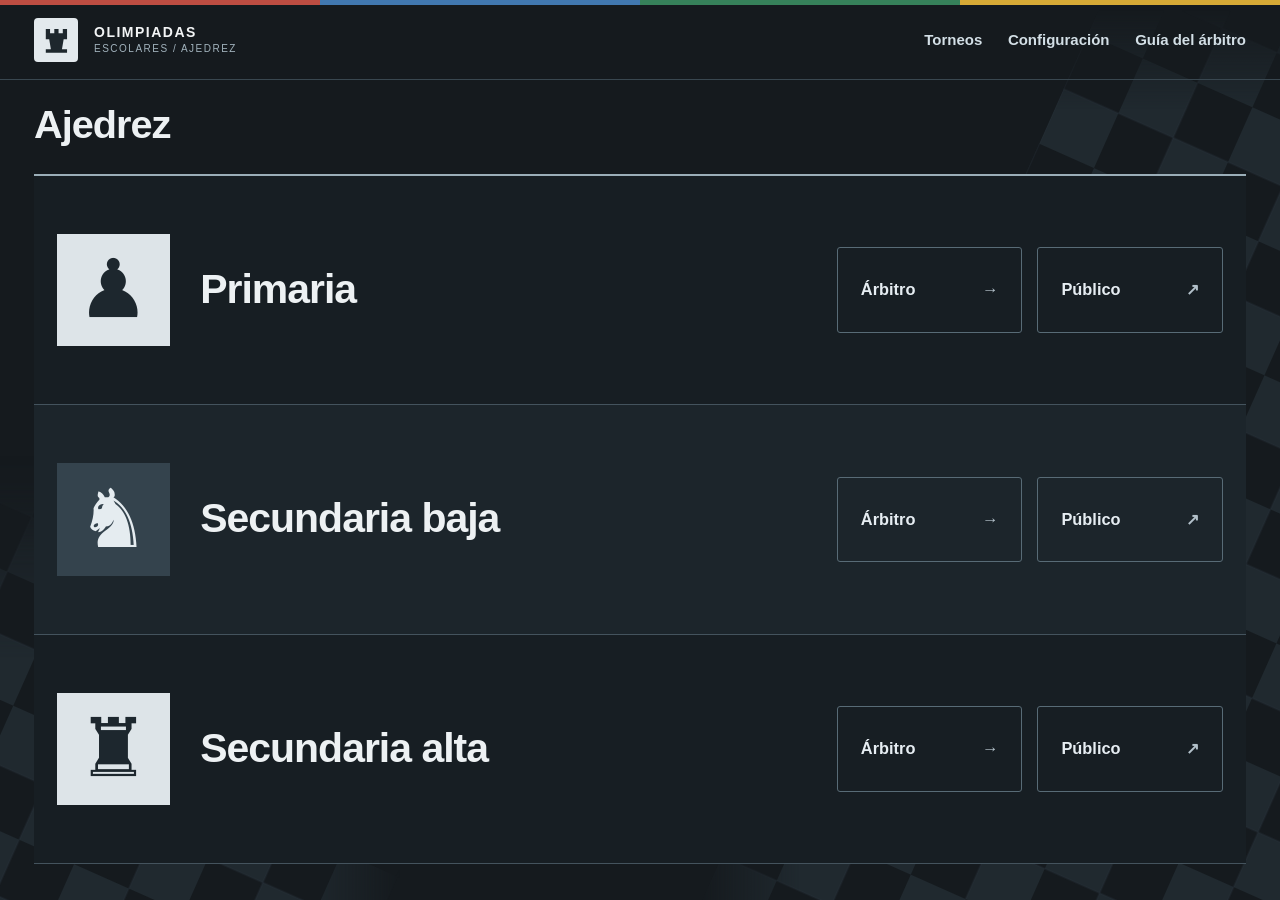
==== index.html @ a7b5e501 "Elimina dependencias de carga y guarda las pantallas para acceso rápido" ====
<!DOCTYPE html>
<html lang="es">
<head>
<meta charset="UTF-8"><link rel="icon" type="image/svg+xml" href="[data-uri]">
<meta name="viewport" content="width=device-width, initial-scale=1.0">
<title>Olimpiadas de ajedrez — Índice</title>
<!-- bundle:style.css -->
<style data-bundle="style.css">
/* Marcador de torneo escolar: grafito, casillas y cuatro delegaciones. */
:root{
  --board-dark:#181e22;--board-mid:#272f34;--panel:#20272c;--panel-2:#252d33;
  --ink:#edf1f3;--ink-muted:#adb8c0;--line:#354149;--gold:#efc65b;--gold-soft:#6f7062;
  --good:#86c8a0;--bad:#ed8b83;--radius:5px;--radius-sm:4px;--shadow:none;
  --rojo:#bd4d42;--azul:#4178b0;--verde:#36815a;--amarillo:#d7aa36;
}
*{box-sizing:border-box}html,body{margin:0;min-height:100%}html{scroll-behavior:smooth}
body{background:#151a1e none no-repeat right -320px top 90px / 1050px;color:var(--ink);font:15px/1.55 'Segoe UI',Arial,sans-serif;padding-bottom:0}
body:before{content:'';display:block;height:5px;background:linear-gradient(to right,var(--rojo) 0 25%,var(--azul) 25% 50%,var(--verde) 50% 75%,var(--amarillo) 75%);position:absolute;top:0;left:0;right:0;z-index:100}
a{color:var(--gold);text-underline-offset:4px}button,input,select,textarea{font:inherit}button,a,input,select,textarea{-webkit-tap-highlight-color:transparent}
h1,h2,h3,h4,p{margin-top:0}h1,h2,h3{font-family:'Segoe UI',Arial,sans-serif;font-weight:750;line-height:1.15}h1{letter-spacing:-.8px}h2{letter-spacing:-.35px}h3{letter-spacing:-.15px}
.mono,.pos,.score,.sc{font-family:'Consolas','Courier New',monospace;font-variant-numeric:tabular-nums}.num{text-align:right;font-variant-numeric:tabular-nums}
::selection{background:#b79b52;color:#bde7c9}:focus-visible{outline:3px solid #b67b22;outline-offset:3px}
.sitebar{min-height:86px;max-width:1400px;margin:0 auto;padding:22px 40px 18px;display:flex;justify-content:space-between;align-items:center;gap:24px;border-bottom:1px solid var(--line)}
.event-brand{display:flex;align-items:center;gap:13px;color:var(--ink);text-decoration:none;font-size:12px;font-weight:750;letter-spacing:1.8px;line-height:1.45}.event-brand>svg{height:38px;width:38px;flex:none;color:var(--gold)}.event-brand>span>span{display:block;font-size:9px;letter-spacing:1.5px;font-weight:500;color:var(--ink-muted)}
.sitebar nav{display:flex;gap:26px;align-items:center}.sitebar nav a{font-size:13px;font-weight:600;text-decoration:none}.sitebar nav a:hover{text-decoration:underline}
.top{max-width:1400px;margin:auto;padding:34px 40px 26px}.top .eyebrow,.eyebrow{font-size:11px;font-weight:700;text-transform:uppercase;letter-spacing:1.7px;color:var(--ink-muted);margin-bottom:12px}.top h1{font-size:37px;margin-bottom:12px}.top p{max-width:780px;color:var(--ink-muted);font-size:14px;margin:8px 0}.top .rowbtns{margin-top:18px;gap:0}
.category-link{font-size:13px;font-weight:600;text-decoration:none;padding:9px 17px;border:1px solid var(--line);background:#20272c}.category-link:first-child{border-radius:4px 0 0 4px}.category-link:last-child{border-radius:0 4px 4px 0;border-left:0}.category-link.selected{background:var(--gold);border-color:var(--gold);color:white}.category-link:hover{box-shadow:inset 0 -3px var(--gold-soft)}
main{max-width:1180px;margin:auto;padding:12px 40px 45px}main.wide{max-width:1480px}main:empty{min-height:240px}
.panel{padding:27px 28px;margin-bottom:23px;background:var(--panel);border:1px solid var(--line);border-radius:var(--radius);overflow-x:auto}.panel h2{font-size:24px;margin-bottom:8px}.panel .sub{color:var(--ink-muted);font-size:13px;margin-bottom:23px;line-height:1.65}.panel>.note:first-child{margin:0}
.grid4{display:grid;grid-template-columns:repeat(4,minmax(0,1fr));gap:18px}.group-columns{display:grid;grid-template-columns:repeat(2,minmax(0,1fr));gap:22px}.group-columns>.panel{min-width:0}.colorcard{border:1px solid var(--line);border-top:3px solid var(--c);border-radius:3px;background:#20272c;padding:18px 16px}.colorcard .name{font-size:13px;font-weight:700;color:var(--ink);display:flex;gap:8px;align-items:center;margin-bottom:15px}.colorcard .name:before{content:'';width:9px;height:9px;background:var(--c);display:inline-block}.field{margin-bottom:14px}.field:last-child{margin-bottom:0}.field label{display:block;font-size:12px;color:var(--ink-muted);margin-bottom:5px;font-weight:600}
input[type=text],input[type=number],select,textarea{display:block;width:100%;background:#171d21;border:1px solid #4e5d66;color:var(--ink);border-radius:3px;padding:10px 11px;font-size:14px;line-height:1.3;min-height:41px}input::placeholder,textarea::placeholder{color:#8d9aa2}input:hover,select:hover,textarea:hover{border-color:#92a4ad}input:focus,select:focus,textarea:focus{outline:2px solid var(--gold);outline-offset:1px;border-color:var(--gold)}input:disabled,select:disabled{background:#272f34;border-color:#354149;color:#c0cbd0;cursor:not-allowed;opacity:1}
.btn{display:inline-flex;align-items:center;justify-content:center;gap:20px;min-height:41px;padding:10px 17px;background:var(--gold);border:1px solid var(--gold);border-radius:3px;color:#20272c;text-decoration:none;font-size:13px;font-weight:600;line-height:1.3;cursor:pointer;transition:background .15s,border-color .15s}.btn:hover{background:#ffdb83;border-color:#ffdb83}.btn:active{transform:translateY(1px)}.btn.ghost{background:transparent;color:var(--gold);border-color:#60717c}.btn.ghost:hover{background:#323b3f;border-color:var(--gold)}.btn.small{font-size:12px;padding:7px 12px;min-height:34px}.btn:disabled{opacity:.38;cursor:not-allowed}.rowbtns{display:flex;gap:10px;flex-wrap:wrap;align-items:center;margin-top:15px}
nav.tabs{display:flex;gap:0;flex-wrap:wrap;max-width:1400px;margin:0 auto 22px;padding:0 40px;background:#151a1e;border-bottom:1px solid #394750;position:sticky;top:0;z-index:20}nav.tabs button{padding:15px 19px 13px;min-height:50px;border:0;border-bottom:3px solid transparent;background:transparent;color:var(--ink-muted);font-size:13px;font-weight:600;cursor:pointer}nav.tabs button:first-child{padding-left:4px;padding-right:24px}nav.tabs button:hover{color:var(--gold);background:#252e34}nav.tabs button.active{border-bottom-color:var(--gold);color:var(--gold)}
.chip{display:inline-flex;align-items:center;gap:7px;padding:4px 0;border-radius:2px;font-size:13px;line-height:1.45;vertical-align:middle}.dot{display:inline-block;width:8px;height:8px;background:var(--c);border-radius:1px;flex:none}.chip+.chip{margin-left:10px}
table{width:100%;border-collapse:collapse;font-size:14px}th{text-align:left;padding:12px 10px;color:var(--ink-muted);font-size:11px;font-weight:700;border-bottom:2px solid var(--line);text-transform:uppercase;letter-spacing:.7px;white-space:nowrap}td{padding:12px 10px;border-bottom:1px solid #354149;vertical-align:middle}th:first-child,td:first-child{padding-left:0}th:last-child,td:last-child{padding-right:0}tr:last-child td{border-bottom:0}tbody tr:hover td{background:#28333a}.pos{color:var(--gold);font-size:13px;font-weight:700}.round-row td{background:#2b363d;font-size:11px;font-weight:700;text-transform:uppercase;letter-spacing:1px;color:var(--gold);padding:9px 10px}.round-row:hover td{background:#2b363d!important}td select{min-width:165px;font-size:13px}table .chip{max-width:100%;overflow-wrap:anywhere}
.note{color:var(--ink-muted);font-size:13px;line-height:1.65;margin-top:8px}.warn{color:#e8d39a;background:#302d22;border-left:3px solid #cfa64a;padding:12px 15px;font-size:13px;line-height:1.65;margin:12px 0}.good-note{color:#a1d9b4;background:#24372d;border-left:3px solid #639a75;padding:12px 15px;font-size:13px;line-height:1.65;margin:10px 0}.lockbadge{font-size:12px;color:var(--good);margin-top:12px;display:inline-block}
.matchcard{background:var(--panel);padding:25px 28px;border:1px solid var(--line);border-left:3px solid #596b74;border-radius:4px;margin-bottom:19px}.matchcard h3{font-size:22px;margin-bottom:21px}.vs{display:flex;align-items:center;justify-content:space-between;gap:16px;margin-bottom:19px}.vs .side{flex:1;min-width:0;background:#192126;padding:14px 16px;border:1px solid #37464f;border-radius:3px;overflow-wrap:anywhere}.vs .side.winner{border-color:#74ab87;background:#24372d}.vs .mid{color:var(--ink-muted);font-size:12px}.score{font-size:27px;font-weight:700;color:var(--gold);white-space:nowrap}.gamerow{display:flex;gap:14px;align-items:center;flex-wrap:wrap;border-top:1px solid var(--line);padding:15px 0}.gamerow .label{width:132px;flex:none;font-size:12px;color:var(--ink-muted)}.gamerow select{width:230px;max-width:100%}.gamerow>.label+div{min-width:180px}.arma-box{margin-top:20px;padding:21px;border:1px solid #64674e;background:#242a27;border-radius:3px}.arma-box h4{font:700 13px/1.5 'Segoe UI',Arial,sans-serif;margin:0 0 13px;color:var(--gold)}.bidrow{display:flex;gap:16px;align-items:end;flex-wrap:wrap}.bidfield{flex:1;min-width:145px}.placement-tier{display:flex;align-items:center;gap:22px;padding:20px 0;border-bottom:1px solid var(--line);flex-wrap:wrap}.placement-tier:last-child{border-bottom:0}.placement-tier>b{font:500 22px 'Segoe UI',Arial,sans-serif;width:85px}.placement-tier>div{flex:1;display:flex;gap:16px;flex-wrap:wrap}.placement-tier>span{font-size:12px;color:var(--ink-muted)}.pts-table td:last-child{white-space:nowrap}
.final-standing{display:flex;align-items:center;gap:10px;border-bottom:1px solid var(--line);padding:14px 0;font-size:13px}.final-standing:last-child{border-bottom:0}.final-standing .rank{font:500 22px 'Segoe UI',Arial,sans-serif;color:var(--gold);width:29px}.colorbar{flex:1;height:6px;min-width:25px;background:#39434a;display:flex}.colorbar div{height:100%}.final-standing .mono{font-family:'Segoe UI',Arial,sans-serif!important;font-variant-numeric:tabular-nums}.final-standing .mono[style*="width:110px"]{width:76px!important}.final-standing .mono[style*="min-width:70px"]{min-width:35px!important}
footer.databar{max-width:1180px;margin:auto;padding:0 40px 35px}details{background:#1c2429;border:1px solid var(--line);padding:17px 21px;border-radius:4px}summary{color:var(--ink-muted);font-size:12px;cursor:pointer;font-weight:600}textarea.databox{height:140px;font:12px/1.5 Consolas,monospace;margin-top:12px}.site-footer{max-width:1320px;margin:8px auto 0;padding:24px 0 30px;border-top:1px solid #354149;display:flex;justify-content:space-between;gap:24px;color:var(--ink-muted);font-size:11px}.team-key{display:flex;gap:18px}.team-key>span{display:flex;align-items:center;gap:6px}.team-key i{height:7px;width:7px;background:var(--team);display:inline-block}
/* Public display: generous names and scores; no unused semifinal column. */
.public-layout{display:grid;grid-template-columns:minmax(0,1fr) 290px;gap:30px;align-items:start}.public-sidebar{display:flex;min-width:0;flex-direction:column;gap:18px}.public-sidebar .panel{margin:0;padding:22px}.public-sidebar .panel h2{font-size:22px}.champ-mini{display:flex;gap:14px;align-items:center;background:var(--gold);color:#20272c;padding:21px;border-radius:4px}.champ-mini .trophy-mini{font:38px 'Segoe UI',Arial,sans-serif;color:#313b3e;line-height:1}.champ-mini .label{font-size:10px;text-transform:uppercase;letter-spacing:1.5px;color:#363a31}.champ-mini .name{font:21px/1.3 'Segoe UI',Arial,sans-serif;overflow-wrap:anywhere}.champ-mini.pending{background:#2a343b;color:var(--gold)}.champ-mini.pending .label{color:#b0bdc4}.champ-mini.pending .name{font:13px/1.5 'Segoe UI',Arial,sans-serif}.bracket-wrap{position:relative;overflow-x:auto;padding:7px 1px 27px}.bracket-wrap::-webkit-scrollbar{height:6px}.bracket-wrap::-webkit-scrollbar-thumb{background:#53636c}.bracket{display:flex;gap:45px;min-width:810px;align-items:stretch}.bracket-col{display:flex;flex-direction:column;justify-content:space-around;gap:34px;flex:none;width:238px}.bracket-col.col-final{justify-content:center}.bracket-half{display:flex;flex-direction:column;gap:24px}.bracket-svg{position:absolute;top:0;left:0;width:100%;height:100%;pointer-events:none;z-index:1}.connector{fill:none;stroke:#53636c;stroke-width:1.5}.connector.lit{stroke:var(--gold);stroke-width:2.5}.bkt-roundlabel{font-size:10px;font-weight:700;text-transform:uppercase;letter-spacing:1px;color:var(--gold);margin-bottom:9px}.bkt-box{position:relative;z-index:2;background:#20272c;border:1px solid #4c5b64;border-radius:4px;overflow:hidden}.bkt-box.empty{opacity:.7}.bkt-box.decided{border-color:#af9149}.bkt-player{display:flex;align-items:center;justify-content:space-between;gap:12px;padding:13px 12px;border-bottom:1px solid #37444c;font-size:13px}.bkt-player .who{display:flex;gap:8px;align-items:center;min-width:0}.bkt-player .name{white-space:normal;overflow-wrap:anywhere;line-height:1.4}.bkt-player .sc{font-size:16px;font-weight:700}.bkt-player.adv{background:#2d3e36}.bkt-player.adv .name{font-weight:600}.bkt-player.adv .sc{color:var(--good)}.bkt-meta{font-size:10px;color:var(--ink-muted);padding:7px 10px;text-align:center;background:#1c2429}.page-publico-secundaria .bracket{min-width:0;display:block}.page-publico-secundaria .bracket-col{width:100%;max-width:580px;margin:auto}.page-publico-secundaria .bracket-wrap{padding:24px;background:#1c2429;border:1px solid #394850;border-radius:4px}.page-publico-secundaria .bkt-player{padding:22px;font-size:18px}.page-publico-secundaria .bkt-player .sc{font-size:24px}
/* Tournament desk: the entrance is a list, not a collection of widgets. */
.home-hero{max-width:1320px;margin:auto;display:grid;grid-template-columns:1fr 1fr;align-items:center;gap:30px;padding:34px 15px 25px;min-height:360px}.hero-copy{padding-left:8px}.home-hero .eyebrow{font-size:11px;letter-spacing:1.5px}.home-hero h1{font-size:102px;line-height:.98;letter-spacing:-5px;margin:18px 0 22px}.title-dot{color:#efc65b}.home-hero p{font-size:16px;color:var(--ink-muted);line-height:1.7}.delegation-flags{display:flex;gap:6px;margin-top:26px}.delegation-flags i{display:block;width:29px;height:6px;background:var(--rojo)}.delegation-flags i:nth-child(2){background:var(--azul)}.delegation-flags i:nth-child(3){background:var(--verde)}.delegation-flags i:nth-child(4){background:var(--amarillo)}.hero-board{display:block;width:100%;max-width:560px;justify-self:end}.home-main{max-width:1320px;padding:6px 20px 45px}.section-kicker{display:flex;justify-content:space-between;gap:18px;align-items:baseline;margin-bottom:15px}.section-kicker h2{font-size:25px;margin:0}.section-kicker>span{font-size:12px;color:var(--ink-muted)}.event-list{border-top:2px solid var(--gold);background:#20272c;border-bottom:1px solid var(--line)}.event-row{display:flex;align-items:center;gap:24px;border-bottom:1px solid var(--line);padding:25px 27px}.event-row:last-child{border:0}.entry-number{font:12px Consolas,monospace;color:#788570;align-self:flex-start;padding-top:7px}.entry-piece{font:42px/1 'Segoe UI',Arial,sans-serif;width:40px;color:var(--gold);text-align:center}.entry-info{flex:1;min-width:180px}.entry-info h2{font-size:27px;margin:0 0 6px}.entry-info p{font-size:12px;color:var(--ink-muted);margin:0}.entry-format{font-size:12px;color:var(--ink-muted);min-width:195px}.entry-actions{display:flex;align-items:center;gap:22px}.entry-actions .btn{min-width:155px}.public-link{font-size:12px;font-weight:600;text-decoration:none;white-space:nowrap}.public-link:hover{text-decoration:underline}.setup-shortcut{display:flex;justify-content:space-between;gap:22px;padding:23px 0 5px;font-size:12px;text-decoration:none}.setup-shortcut b{margin-right:16px;font-weight:700}.setup-shortcut>span:first-child{color:var(--ink-muted)}.setup-shortcut>span:last-child{font-weight:700}.setup-shortcut:hover>span:last-child{text-decoration:underline}
@media(min-width:1450px){.page-publico-primaria main.wide{max-width:1480px}.page-publico-primaria .bracket{gap:62px;min-width:855px}.page-publico-primaria .public-layout{grid-template-columns:minmax(0,1fr) 310px}}
@media(max-width:1150px){.sitebar,.top{padding-left:28px;padding-right:28px}.site-footer{margin-left:28px;margin-right:28px}.home-hero{padding-left:28px;padding-right:20px}.home-main{padding-left:28px;padding-right:28px}.event-row{gap:17px;padding:23px 21px}.entry-format{display:none}.public-layout{grid-template-columns:1fr}.public-sidebar{display:grid;grid-template-columns:1fr 1fr;align-items:start}.grid4{gap:12px}.colorcard{padding:14px 12px}.page-publico-secundaria .public-layout{grid-template-columns:minmax(0,1fr) 290px}}
@media(max-width:800px){main,main.wide{padding:10px 22px 30px}.top{padding:26px 22px 21px}.top h1{font-size:30px}.sitebar{padding:21px 22px 16px;gap:16px;align-items:start}.sitebar nav{gap:15px;flex-wrap:wrap;justify-content:flex-end}.sitebar nav a{font-size:11px}.sitebar nav a:last-child{display:none}.event-brand{font-size:10px;letter-spacing:1px}.event-brand>span>span{font-size:8px;letter-spacing:.6px}.event-brand>svg{width:30px;height:30px}.grid4{grid-template-columns:repeat(2,minmax(0,1fr))}.group-columns{grid-template-columns:1fr;gap:0}.panel{padding:22px}.panel h2{font-size:22px}nav.tabs{padding:0 20px;flex-wrap:nowrap;overflow-x:auto}nav.tabs button{padding:13px 16px;white-space:nowrap;font-size:12px}.home-hero{min-height:300px;padding:30px 28px 22px;gap:0;grid-template-columns:1fr .9fr}.home-hero h1{font-size:76px;letter-spacing:-3px}.home-hero .eyebrow{font-size:9px}.home-hero p{font-size:14px}.home-main{padding:0 22px 30px}.entry-actions{flex-direction:column;gap:10px;align-items:stretch}.entry-info h2{font-size:25px}.entry-info{min-width:0}.entry-piece{display:none}.section-kicker>span{font-size:10px}.site-footer{margin:0 22px;padding:23px 0;flex-wrap:wrap;gap:12px}.site-footer .team-key{gap:15px}.setup-shortcut>span:first-child b{display:block;margin:0 0 3px}.page-publico-secundaria .public-layout{grid-template-columns:1fr}.matchcard{padding:22px}.gamerow select{width:100%}footer.databar{padding:0 22px 28px}}
@media(max-width:520px){.top h1{font-size:28px}.top p{font-size:13px}.home-hero{position:relative;grid-template-columns:1fr;padding:30px 23px 26px;overflow:hidden;min-height:270px}.hero-copy{position:relative;z-index:2;padding:0}.home-hero h1{font-size:75px;margin:12px 0 17px}.home-hero p{font-size:13px;max-width:230px}.hero-board{position:absolute;width:265px;right:-82px;top:35px;opacity:.26}.home-hero .eyebrow{font-size:9px;letter-spacing:.8px}.delegation-flags{margin-top:19px}.section-kicker{display:block}.section-kicker h2{font-size:23px;margin-bottom:5px}.event-row{display:grid;grid-template-columns:24px 1fr;gap:12px 15px;padding:21px 18px}.entry-number{padding-top:5px}.entry-info h2{font-size:25px}.entry-actions{grid-column:2;flex-direction:row;align-items:center;gap:17px}.entry-actions .btn{padding:10px 12px;min-width:0;font-size:12px;gap:12px}.public-link{font-size:11px}.setup-shortcut{padding-top:18px;align-items:center;font-size:11px}.setup-shortcut b{font-size:12px}.grid4{grid-template-columns:1fr}.colorcard{padding:18px}.panel{padding:19px}.sitebar{gap:10px}.sitebar nav{gap:8px 12px;max-width:150px}.sitebar nav a{font-size:10px}.public-sidebar{grid-template-columns:1fr}.vs{gap:8px}.vs .side{padding:11px 9px}.vs .chip{font-size:12px}.score{font-size:22px}.placement-tier{gap:12px;align-items:start}.placement-tier>div{flex-basis:calc(100% - 100px)}.placement-tier>span{margin-left:97px}.page-publico-secundaria .bkt-player{font-size:16px;padding:18px}.team-key{gap:12px;font-size:10px}.matchcard h3{font-size:20px}.category-link{padding:9px 12px;font-size:12px}}
@media(prefers-reduced-motion:reduce){*{scroll-behavior:auto!important;transition:none!important}}
@media print{body{background:white}.sitebar nav,.tabs,.rowbtns,.databar,.site-footer{display:none}.top,main{max-width:none;padding:15px}.panel,.matchcard{break-inside:avoid;border-color:#aaa}.sitebar{padding:10px 15px}.home-hero{min-height:0}.hero-board{max-width:300px}}

/* Small screens use each board as one readable match entry. */
@media(max-width:620px){
 body{background-image:none}
 .home-hero .hero-board{display:none}
 .home-hero{min-height:270px}
 .entry-actions{gap:12px}
 .entry-actions .btn{white-space:nowrap;flex:none;padding:10px;gap:8px;font-size:11px}
 .public-link{font-size:10.5px}
 .group-games{display:block;min-width:0}
 .group-games tbody{display:block}
 .group-games tr{display:grid;grid-template-columns:minmax(0,1fr) minmax(0,1fr);gap:0 14px;padding:12px 0;border-bottom:1px solid var(--line)}
 .group-games tr:first-child{display:none}
 .group-games td{display:block;min-width:0;border:0;padding:4px 0}
 .group-games td:first-child{grid-column:1/-1;font-size:11px;color:var(--ink-muted)}
 .group-games td:first-child:before{content:'Tablero ';font-family:'Segoe UI',Arial,sans-serif}
 .group-games td:nth-child(2):before,.group-games td:nth-child(3):before{display:block;font-size:10px;color:var(--ink-muted);text-transform:uppercase;letter-spacing:.6px;margin-bottom:4px}
 .group-games td:nth-child(2):before{content:'Blancas'}
 .group-games td:nth-child(3):before{content:'Negras'}
 .group-games td:last-child{grid-column:1/-1;padding-top:9px}
 .group-games select{width:100%;min-width:0}
 .group-games .chip{font-size:13px;overflow-wrap:normal;word-break:normal;align-items:baseline}
 .group-games .dot{align-self:center}
 .group-games tr.round-row{display:block;background:#2b363d;padding:7px 10px;margin-top:17px;border:0}
 .group-games tr.round-row td{padding:0;font-size:10px}
 .group-games tr.round-row td:before{content:none}
 .group-games tr:hover td{background:transparent}
}

/* The save action stays in reach while editing a long registration form. */
.page-config{padding-bottom:84px}
.config-actions{position:fixed;bottom:18px;left:50%;transform:translateX(-50%);width:calc(100% - 80px);max-width:1100px;margin:0;padding:12px 17px;display:flex;align-items:center;justify-content:space-between;gap:20px;z-index:40;border-color:#52626b;box-shadow:0 4px 20px #edf1f314}
.config-actions>.note,.config-actions>.good-note{margin:0;padding:0;border:0;background:none;font-size:12px}
.config-actions>.rowbtns{margin:0;flex:none}
@media(max-width:620px){.config-actions{bottom:12px;width:calc(100% - 28px);padding:11px 12px;gap:10px}.config-actions .btn{font-size:12px;white-space:nowrap;padding:10px 12px}.config-actions>.note,.config-actions>.good-note{font-size:11px}}

@media(max-width:620px){.page-publico-secundaria table,.page-arbitro-secundaria table:not(.group-games){min-width:560px}.page-arbitro-primaria .pts-table,.page-arbitro-secundaria .pts-table{min-width:420px}}

/* Tournament entrance. */
.event-heading{max-width:1320px;margin:0 auto;padding:48px 20px 32px;display:flex;align-items:center;justify-content:space-between;gap:30px;border-bottom:1px solid var(--line)}
.event-heading .eyebrow{color:#bac5cc;margin:0 0 6px;font-size:12px;letter-spacing:2.7px}
.event-heading h1{font:900 62px/1 'Arial Narrow','Segoe UI',Arial,sans-serif;letter-spacing:1px;text-transform:uppercase;margin:0}
.heading-teams{display:grid;grid-template-columns:repeat(4,1fr);gap:8px;min-width:350px}
.heading-teams span{padding:14px 17px;border-bottom:4px solid var(--team);background:#20272c;color:var(--team);font-size:12px;font-weight:700;text-align:center}
.page-index{background-position:right -250px top 40px;background-size:1000px}
.home-main{padding-top:29px}.section-kicker h2{font-family:'Segoe UI',Arial,sans-serif;font-weight:650;font-size:17px;letter-spacing:0}.section-kicker>span{font-size:12px}
.event-list{display:grid;grid-template-columns:repeat(3,minmax(0,1fr));gap:18px;background:none;border:0}
.event-row{position:relative;display:flex;flex-direction:column;align-items:stretch;gap:21px;padding:26px 26px 23px;min-height:370px;border:1px solid #45535c!important;border-radius:7px;background:#222b31;overflow:hidden}
.event-row:before{content:'';position:absolute;right:-60px;top:-45px;width:220px;height:220px;background:conic-gradient(#2b363e 25%,transparent 0 50%,#2b363e 0 75%,transparent 0) 0 0/80px 80px;transform:rotate(16deg);opacity:.7;pointer-events:none}
.entry-number{font:700 11px 'Segoe UI',Arial,sans-serif;color:#c6d1d7;letter-spacing:2px;align-self:auto;padding:0;position:relative;z-index:1}.entry-number:after{content:' / CATEGORÍA'}
.entry-piece{position:absolute;right:21px;top:36px;font:92px/1 'DejaVu Sans','Segoe UI Symbol',sans-serif;color:#a6b3bc;opacity:.52;width:auto;z-index:1}
.entry-info{flex:1;position:relative;z-index:2;min-width:0;padding-top:15px;max-width:80%}
.entry-info h2{font:800 29px/1.07 'Segoe UI',Arial,sans-serif;letter-spacing:-.6px;margin:0 0 12px;color:#f0f4f6;max-width:220px}
.entry-info p{font-size:12px;color:#bcc7ce;margin:0;max-width:200px}
.entry-format{display:block;position:relative;z-index:2;font-size:12px;font-weight:550;color:#d1dae0;min-width:0;padding-top:17px;border-top:1px solid #46545c}
.entry-actions{display:flex;flex-direction:column;align-items:stretch;gap:15px;position:relative;z-index:2}.entry-actions .btn{min-height:43px;width:100%;justify-content:space-between;font-size:13px;font-weight:750;color:#191f23;background:#e6ebee;border-color:#e6ebee}.entry-actions .btn:hover{background:#efc65b;border-color:#efc65b}.entry-actions .public-link{color:#c8d4dc;font-size:12px;text-align:center}
.setup-shortcut{margin-top:18px;padding:20px 23px;background:#1c242a;border:1px solid #3e4c56;border-radius:5px}.setup-shortcut b{color:#dce5eb}
h2,h3{font-weight:700}.panel h2{font-size:21px;letter-spacing:-.25px}.matchcard h3{font-size:19px;font-weight:700}.top h1{font-weight:800;letter-spacing:-.65px;font-size:34px}
.btn{font-weight:700;color:#1a2024}.btn.ghost{color:#e4cf92;border-color:#736950}.btn.ghost:hover{color:#ffe7aa;background:#34342b}
.category-link{background:#232d34;color:#d5dfe5;border-color:#52616b}.category-link.selected{background:#e6ebef;color:#182027;border-color:#e6ebef}.category-link:hover{box-shadow:none;background:#34414b}.category-link.selected:hover{background:#fff}
.sitebar{border-bottom-color:#394750}.event-brand{font-size:12px;letter-spacing:1.5px;color:#f2f4f5}.event-brand>svg{background:#e3e9ed;color:#1e272d;border-radius:4px;padding:5px;width:40px;height:40px}.event-brand>span>span{color:#a2b3bd}.sitebar nav a{color:#d3dfe6;font-weight:600}.sitebar nav a:hover{color:#efc65b}
nav.tabs button.active{color:#ffe094;border-bottom-color:#efc65b}nav.tabs button:hover{color:#f4d77f}
.champ-mini{background:#d9bb69;color:#1c2429}.champ-mini .name{font-family:'Segoe UI',Arial,sans-serif;font-weight:750}.champ-mini.pending{background:#2a353e;color:#d2dce3;border:1px solid #43535e}.champ-mini.pending .trophy-mini{color:#b9c7ce}.champ-mini.pending .label{color:#abbcc7}
.final-standing .rank{font-family:'Segoe UI',Arial,sans-serif;font-weight:750;font-size:20px}.placement-tier>b{font-family:'Segoe UI',Arial,sans-serif;font-weight:750;font-size:20px}.bkt-player.adv .name{color:#e1f1e6}.bkt-player.adv .sc{color:#96d1a9}.bkt-roundlabel{color:#d9dfe3}.score{color:#f1d77e}.panel,.matchcard{border-color:#3d4c55}.colorcard{border-color:#46545d;border-top-color:var(--c)}
.page-config .config-actions{background:#29353e;border-color:#5a6d79;box-shadow:0 8px 30px #0009}.config-actions>.good-note{color:#b6dfc6}.config-actions>.note{color:#ced8df}
@media(max-width:1150px){.event-heading{padding-left:28px;padding-right:28px}.entry-info h2{font-size:25px}.event-row{padding:22px;min-height:350px}.entry-piece{font-size:76px;right:14px;top:45px}}
@media(max-width:800px){.event-heading{padding:32px 22px 25px;align-items:start}.event-heading h1{font-size:46px}.heading-teams{min-width:0;grid-template-columns:repeat(2,1fr);gap:5px}.heading-teams span{padding:7px 11px;font-size:10px;border-bottom-width:3px}.event-list{gap:12px}.event-row{padding:19px;min-height:330px}.entry-info h2{font-size:23px}.entry-info{max-width:100%}.entry-piece{font-size:64px;top:28px;right:10px;opacity:.22}.entry-format{font-size:11px;line-height:1.6}}
@media(max-width:620px){.event-heading{display:block;padding-bottom:22px}.event-heading h1{font-size:48px}.heading-teams{display:flex;min-width:0;margin-top:23px;gap:6px}.heading-teams span{flex:1;padding:8px 6px}.home-main{padding-top:22px}.section-kicker{display:flex;align-items:center}.section-kicker h2{font-size:15px}.section-kicker>span{font-size:10px}.event-list{grid-template-columns:1fr;gap:15px}.event-row{display:flex;min-height:0;padding:23px;gap:18px}.entry-info{padding-top:0;max-width:75%}.entry-info h2{font-size:28px;max-width:230px;margin-bottom:8px}.entry-piece{font-size:82px;top:25px;right:27px;opacity:.45}.entry-format{padding-top:13px}.entry-actions{flex-direction:row;align-items:center;gap:20px;grid-column:auto}.entry-actions .btn{width:auto;flex:1;white-space:nowrap}.entry-actions .public-link{flex:none;font-size:11px}.event-row:before{width:210px;height:210px;right:-50px}.setup-shortcut{padding:17px;font-size:11px}.entry-number{align-self:auto}.home-main .section-kicker>span{max-width:110px;text-align:right}}
@media print{body{background:white!important;color:#111!important}.panel,.matchcard,.event-row{background:white!important;color:#111!important}.panel h2,.matchcard h3,.entry-info h2{color:#111!important}}

/* Divisions share one championship sheet, with no per-category promotional panels. */
.division-heading{max-width:1260px;padding:40px 20px 26px;margin:auto}.division-heading h1{font-size:42px;font-weight:800;letter-spacing:-1px;margin:0}
.division-main{max-width:1260px;padding:0 20px 60px}.divisions{border-top:2px solid #9baeb8}
.division{display:grid;grid-template-columns:74px minmax(0,1fr) auto;gap:27px;align-items:center;padding:27px 12px;border-bottom:1px solid #44535d;background:#171e23}
.division:nth-child(2){background:#1c252b}.division-symbol{display:flex;align-items:center;justify-content:center;width:74px;height:74px;background:#dde4e8;color:#1d272e;font:56px/1 'DejaVu Sans','Segoe UI Symbol',sans-serif}
.division:nth-child(2) .division-symbol{background:#34434d;color:#e5ecf0}.division h2{font-size:27px;font-weight:700;letter-spacing:-.5px;margin:0}
.division-actions{display:flex;gap:10px}.division-actions a{display:flex;align-items:center;justify-content:space-between;gap:25px;padding:13px 17px;border:1px solid #586b76;border-radius:3px;text-decoration:none;color:#e6edf2;font-size:13px;font-weight:600;min-width:128px}.division-actions a:hover{background:#35444f;border-color:#a2b7c3}.division-actions a:focus-visible{outline-offset:3px}.division-actions a span{color:#b2c0c9}
.page-index .sitebar{max-width:1260px;padding-left:20px;padding-right:20px}.page-index{background-position:right -420px top 10px;background-size:1000px}
.panel .sub:empty,.matchcard .note:empty{display:none}.page-index .division-heading{padding-top:39px}
@media(max-width:800px){.division-heading{padding:29px 22px 22px}.division-heading h1{font-size:34px}.division-main{padding:0 22px 40px}.division{grid-template-columns:61px 1fr;gap:17px;padding:23px 12px}.division-symbol{width:61px;height:61px;font-size:46px}.division h2{font-size:25px}.division-actions{grid-column:2;gap:9px}.division-actions a{font-size:12px;min-width:0;padding:10px 13px;gap:20px}.page-index .sitebar{padding-left:22px;padding-right:22px}}
@media(max-width:430px){.division{gap:12px 15px}.division-actions{grid-column:1/-1;margin-top:4px}.division-actions a{flex:1}.division h2{font-size:24px}.division-heading h1{font-size:32px}}

/* Align points to the participant list instead of the edge of the page. */
.pts-table{width:100%;max-width:850px;table-layout:auto}
.pts-table th:first-child,.pts-table td:first-child{width:115px}
.pts-table th.num,.pts-table td.num{text-align:left;width:150px;padding-left:25px;padding-right:0}
.pts-table td:nth-child(2){padding-right:24px}
body{background-image:none,none;background-position:right -320px top 90px,left -600px bottom -550px;background-size:1050px,1000px;background-repeat:no-repeat}

@media(max-width:620px){body{background-image:none}.pts-table{min-width:0!important}.pts-table th:first-child,.pts-table td:first-child{width:68px}.pts-table th.num,.pts-table td.num{padding-left:12px;width:95px}.pts-table td:nth-child(2){padding-right:8px}}
@media(min-width:1000px) and (max-width:1200px) and (min-height:650px){
 .page-publico-secundaria .group-columns th:nth-child(6),.page-publico-secundaria .group-columns td:nth-child(6),.page-publico-secundaria .group-columns th:last-child,.page-publico-secundaria .group-columns td:last-child{display:none}
 .page-publico-secundaria .group-columns td .chip{overflow-wrap:normal;word-break:normal;font-size:12px}
 .page-publico-secundaria .group-columns td{padding:5px 6px}
}
.page-arbitro-primaria .final-standing,.page-arbitro-secundaria .final-standing{max-width:850px}
.page-arbitro-primaria .final-standing .colorbar,.page-arbitro-secundaria .final-standing .colorbar{max-width:420px}


@media(min-width:1000px){
 :root{--sitebar-height:clamp(80px,8.5vh,96px);--page-title-size:clamp(32px,2.2vw,42px);--section-title-size:clamp(22px,1.5vw,29px);--body-size:clamp(15px,.95vw,18px);--small-size:clamp(13px,.8vw,16px);--field-height:clamp(46px,4.8vh,54px)}
 .sitebar{height:var(--sitebar-height);min-height:var(--sitebar-height);padding:15px 34px}
 .sitebar .event-brand{font-size:clamp(14px,.95vw,18px);gap:16px}
 .sitebar .event-brand>span>span{font-size:clamp(10px,.63vw,12px)}
 .sitebar .event-brand>svg{height:clamp(44px,2.7vw,52px);width:clamp(44px,2.7vw,52px)}
 .sitebar nav{gap:clamp(22px,2vw,38px)}
 .sitebar nav a{font-size:clamp(15px,.99vw,19px)}
}
@media(min-width:1000px) and (min-height:650px){
 .page-index,.page-publico-primaria,.page-publico-secundaria{height:100vh;min-height:0;overflow:hidden;display:grid;grid-template-rows:var(--sitebar-height) auto minmax(0,1fr)}
 .page-index .sitebar,.page-publico-primaria .sitebar,.page-publico-secundaria .sitebar{width:100%;max-width:none;min-height:0;height:var(--sitebar-height);padding:15px 34px;margin:0}
 .page-index .division-heading{width:100%;max-width:none;padding:22px 34px 26px;margin:0}
 .page-index .division-heading h1{font-size:36px}
 .page-index .division-main{width:100%;max-width:none;min-height:0;height:100%;padding:0 34px 36px;margin:0}
 .page-index .divisions{height:100%;display:grid;grid-template-rows:repeat(3,minmax(0,1fr))}
 .page-index .division{min-height:0;padding:18px 23px;grid-template-columns:clamp(74px,9vh,110px) minmax(0,1fr) auto;gap:35px}
 .page-index .division-symbol{width:clamp(74px,9vh,110px);height:clamp(74px,9vh,110px);font-size:clamp(56px,7vh,82px)}
 .page-index .division h2{font-size:clamp(28px,2.2vw,39px)}
 .page-index .division-actions a{min-width:160px;font-size:14px;padding:15px 20px}
 .page-publico-primaria .top,.page-publico-secundaria .top{width:100%;max-width:none;margin:0;padding:18px 34px 17px}
 .page-publico-primaria .top h1,.page-publico-secundaria .top h1{font-size:30px;margin-bottom:6px}
 .page-publico-primaria .top .eyebrow,.page-publico-secundaria .top .eyebrow{margin-bottom:6px;font-size:10px}
 .page-publico-primaria .top p{margin:5px 0;font-size:12px}
 .page-publico-secundaria .top .rowbtns{margin-top:10px}
 .page-publico-primaria main.wide,.page-publico-secundaria main.wide{width:100%;max-width:none;height:100%;min-height:0;margin:0;padding:4px 34px 24px}
 .page-publico-primaria .public-layout{height:100%;min-height:0;grid-template-columns:minmax(0,1fr) clamp(260px,22vw,340px);gap:28px}
 .page-publico-primaria .bracket-wrap{height:100%;min-height:0;padding:0;overflow:visible}
 .page-publico-primaria .bracket{height:100%;min-width:0;width:100%;gap:clamp(24px,4vw,72px)}
 .page-publico-primaria .bracket-col{height:100%;min-height:0;min-width:0;width:auto;flex:1;gap:14px}
 .page-publico-primaria .bracket-half{min-height:0;flex:1;justify-content:space-around;gap:10px}
 .page-publico-primaria .bkt-player{padding:clamp(7px,1.4vh,16px) 11px;font-size:clamp(12px,1vw,15px)}
 .page-publico-primaria .bkt-meta{font-size:10px;padding:5px 8px;line-height:1.4}
 .page-publico-primaria .bkt-roundlabel{margin-bottom:6px}
 .page-publico-primaria .public-sidebar{display:flex;height:min(100%,680px);align-self:center;min-height:0;gap:17px}
 .page-publico-primaria .public-sidebar .panel{flex:1;min-height:0;display:flex;flex-direction:column;padding:22px}
 .page-publico-primaria .public-sidebar .final-standing{flex:1;min-height:0}
 .page-publico-secundaria main.wide{display:grid;grid-template-rows:minmax(0,1fr) minmax(0,1.05fr);gap:17px}
 .page-publico-secundaria main.wide>.panel{grid-row:1/-1;display:flex;align-items:center;justify-content:center}
 .page-publico-secundaria .group-columns{min-height:0;height:100%;gap:24px}
 .page-publico-secundaria .group-columns .panel{height:100%;min-height:0;margin:0;padding:15px 21px;display:flex;flex-direction:column;overflow:visible}
 .page-publico-secundaria .group-columns .panel h2{font-size:21px;margin-bottom:9px}
 .page-publico-secundaria .group-columns table{flex:1;min-height:0;font-size:13px}
 .page-publico-secundaria th{padding:7px 8px;font-size:10px}
 .page-publico-secundaria td{padding:6px 8px}
 .page-publico-secundaria .public-layout{height:100%;min-height:0;grid-template-columns:minmax(0,1fr) clamp(275px,24vw,350px);gap:24px}
 .page-publico-secundaria .bracket-wrap{height:100%;min-height:0;display:flex;align-items:center;justify-content:center;padding:19px;overflow:visible}
 .page-publico-secundaria .bracket{width:100%}
 .page-publico-secundaria .bracket-col{max-width:none;width:82%;min-height:0}
 .page-publico-secundaria .bkt-player{padding:clamp(13px,2vh,25px) 20px;font-size:clamp(16px,1.4vw,22px)}
 .page-publico-secundaria .public-sidebar{display:flex;flex-direction:column;min-height:0;gap:10px}
 .page-publico-secundaria .champ-mini{padding:11px 17px;flex:none}
 .page-publico-secundaria .public-sidebar .panel{flex:1;min-height:0;display:flex;flex-direction:column;padding:12px 17px;overflow:visible}
 .page-publico-secundaria .public-sidebar .panel h2{font-size:18px;margin-bottom:2px}
 .page-publico-secundaria .public-sidebar .note{font-size:11px;line-height:1.3;margin:3px 0}
 .page-publico-secundaria .public-sidebar .final-standing{flex:1;min-height:0;padding:4px 0;font-size:12px}
 .page-publico-secundaria .final-standing .rank{font-size:18px}
}

/* Keep the championship layout; scale its contents rather than shrinking its frames. */
body{position:relative;background:#151a1e url('data:image/svg+xml,%3Csvg%20xmlns%3D%22http%3A%2F%2Fwww.w3.org%2F2000%2Fsvg%22%20width%3D%221000%22%20height%3D%225000%22%20viewBox%3D%220%200%201000%205000%22%3E%3Cdefs%3E%3Cpattern%20id%3D%22board%22%20width%3D%22120%22%20height%3D%22120%22%20patternUnits%3D%22userSpaceOnUse%22%3E%3Cpath%20fill%3D%22%2320292f%22%20d%3D%22M0%200h60v60H0zM60%2060h60v60H60z%22%2F%3E%3Cpath%20fill%3D%22none%22%20stroke%3D%22%23242e35%22%20stroke-width%3D%22.7%22%20d%3D%22M0%200h120v120H0z%22%2F%3E%3C%2Fpattern%3E%3ClinearGradient%20id%3D%22horizontal%22%3E%3Cstop%20stop-color%3D%22white%22%20stop-opacity%3D%220%22%2F%3E%3Cstop%20offset%3D%22.1%22%20stop-color%3D%22white%22%2F%3E%3Cstop%20offset%3D%22.9%22%20stop-color%3D%22white%22%2F%3E%3Cstop%20offset%3D%221%22%20stop-color%3D%22white%22%20stop-opacity%3D%220%22%2F%3E%3C%2FlinearGradient%3E%3ClinearGradient%20id%3D%22top%22%20x2%3D%220%22%20y2%3D%221%22%3E%3Cstop%20stop-color%3D%22white%22%20stop-opacity%3D%220%22%2F%3E%3Cstop%20offset%3D%22.02%22%20stop-color%3D%22white%22%2F%3E%3Cstop%20offset%3D%221%22%20stop-color%3D%22white%22%2F%3E%3C%2FlinearGradient%3E%3Cmask%20id%3D%22horizontal-edge%22%3E%3Crect%20width%3D%221000%22%20height%3D%225000%22%20fill%3D%22url%28%23horizontal%29%22%2F%3E%3C%2Fmask%3E%3Cmask%20id%3D%22edges%22%3E%3Crect%20width%3D%221000%22%20height%3D%225000%22%20fill%3D%22url%28%23top%29%22%20mask%3D%22url%28%23horizontal-edge%29%22%2F%3E%3C%2Fmask%3E%3C%2Fdefs%3E%3Cg%20mask%3D%22url%28%23edges%29%22%3E%3Cg%20transform%3D%22translate%28510%20-250%29%20rotate%2824%29%22%3E%3Crect%20width%3D%22960%22%20height%3D%226000%22%20fill%3D%22url%28%23board%29%22%2F%3E%3C%2Fg%3E%3C%2Fg%3E%3C%2Fsvg%3E') no-repeat right -320px top 90px/1050px;isolation:isolate}
.page-index{background-position:right -420px top 10px;background-size:1000px}
body:after{content:'';position:absolute;inset:0;z-index:-1;pointer-events:none;background:url('data:image/svg+xml,%3Csvg%20xmlns%3D%22http%3A%2F%2Fwww.w3.org%2F2000%2Fsvg%22%20width%3D%221000%22%20height%3D%225000%22%20viewBox%3D%220%200%201000%205000%22%3E%3Cdefs%3E%3Cpattern%20id%3D%22board%22%20width%3D%22120%22%20height%3D%22120%22%20patternUnits%3D%22userSpaceOnUse%22%3E%3Cpath%20fill%3D%22%2320292f%22%20d%3D%22M0%200h60v60H0zM60%2060h60v60H60z%22%2F%3E%3Cpath%20fill%3D%22none%22%20stroke%3D%22%23242e35%22%20stroke-width%3D%22.7%22%20d%3D%22M0%200h120v120H0z%22%2F%3E%3C%2Fpattern%3E%3ClinearGradient%20id%3D%22horizontal%22%3E%3Cstop%20stop-color%3D%22white%22%20stop-opacity%3D%220%22%2F%3E%3Cstop%20offset%3D%22.1%22%20stop-color%3D%22white%22%2F%3E%3Cstop%20offset%3D%22.9%22%20stop-color%3D%22white%22%2F%3E%3Cstop%20offset%3D%221%22%20stop-color%3D%22white%22%20stop-opacity%3D%220%22%2F%3E%3C%2FlinearGradient%3E%3ClinearGradient%20id%3D%22top%22%20x2%3D%220%22%20y2%3D%221%22%3E%3Cstop%20stop-color%3D%22white%22%20stop-opacity%3D%220%22%2F%3E%3Cstop%20offset%3D%22.02%22%20stop-color%3D%22white%22%2F%3E%3Cstop%20offset%3D%221%22%20stop-color%3D%22white%22%2F%3E%3C%2FlinearGradient%3E%3Cmask%20id%3D%22horizontal-edge%22%3E%3Crect%20width%3D%221000%22%20height%3D%225000%22%20fill%3D%22url%28%23horizontal%29%22%2F%3E%3C%2Fmask%3E%3Cmask%20id%3D%22edges%22%3E%3Crect%20width%3D%221000%22%20height%3D%225000%22%20fill%3D%22url%28%23top%29%22%20mask%3D%22url%28%23horizontal-edge%29%22%2F%3E%3C%2Fmask%3E%3C%2Fdefs%3E%3Cg%20mask%3D%22url%28%23edges%29%22%3E%3Cg%20transform%3D%22translate%28510%20-250%29%20rotate%2824%29%22%3E%3Crect%20width%3D%22960%22%20height%3D%226000%22%20fill%3D%22url%28%23board%29%22%2F%3E%3C%2Fg%3E%3C%2Fg%3E%3C%2Fsvg%3E') no-repeat left -600px top calc(100vh - 450px)/1000px;-webkit-mask-image:linear-gradient(to bottom,transparent calc(100vh - 450px),#000 calc(100vh - 240px));mask-image:linear-gradient(to bottom,transparent calc(100vh - 450px),#000 calc(100vh - 240px))}
nav.tabs{background:transparent}
nav.tabs button{background:#151a1e}
@media(min-width:1000px) and (min-height:650px){
 .page-index .division-heading h1{font-size:clamp(39px,3.1vw,60px)}
 .page-index .division{grid-template-columns:clamp(88px,12.5vh,144px) minmax(0,1fr) auto;gap:clamp(25px,2.4vw,48px)}
 .page-index .division-symbol{height:clamp(88px,12.5vh,144px);width:clamp(88px,12.5vh,144px);font-size:clamp(65px,9vh,108px)}
 .page-index .division h2{font-size:clamp(33px,3.2vw,62px);line-height:1.12;letter-spacing:-1px}
 .page-index .division-actions{gap:15px}
 .page-index .division-actions a{min-width:clamp(165px,14.5vw,280px);min-height:clamp(60px,9.5vh,104px);font-size:clamp(16px,1.28vw,25px);padding:17px 23px}
 .page-publico-primaria .bkt-player{font-size:clamp(14px,1.08vw,21px);padding:clamp(8px,1.15vh,14px) 13px}
 .page-publico-primaria .bkt-player .sc{font-size:clamp(18px,1.45vw,28px)}
 .page-publico-primaria .bkt-roundlabel{font-size:clamp(11px,.8vw,15px)}
 .page-publico-primaria .bkt-meta{font-size:clamp(10px,.7vw,13px);padding:6px 8px}
 .page-publico-primaria .top h1,.page-publico-secundaria .top h1{font-size:var(--page-title-size)}
 .page-publico-primaria .top p{font-size:clamp(12px,.83vw,16px)}
 .page-publico-primaria .champ-mini .name{font-size:clamp(21px,1.4vw,27px)}
 .page-publico-primaria .public-sidebar .panel h2{font-size:clamp(24px,1.55vw,30px)}
 .page-publico-primaria .public-sidebar .final-standing,.page-publico-secundaria .public-sidebar .final-standing{display:grid;grid-template-columns:34px minmax(0,1fr) auto;grid-template-rows:auto 8px;align-content:center;align-items:center;gap:10px 12px;flex:1;min-height:0;padding:11px 0}
 .page-publico-primaria .final-standing .rank,.page-publico-secundaria .final-standing .rank{grid-row:1;grid-column:1;width:auto;font-size:clamp(23px,1.55vw,30px);line-height:1.1}
 .page-publico-primaria .final-standing .mono[style*="width:110px"],.page-publico-secundaria .final-standing .mono[style*="width:110px"]{grid-column:2;grid-row:1;width:auto!important;font-size:clamp(19px,1.3vw,26px);font-weight:650;line-height:1.1}
 .page-publico-primaria .final-standing .mono:last-child,.page-publico-secundaria .final-standing .mono:last-child{grid-column:3;grid-row:1;min-width:0!important;font-size:clamp(20px,1.4vw,28px);font-weight:700;line-height:1.1}
 .page-publico-primaria .final-standing .colorbar,.page-publico-secundaria .final-standing .colorbar{grid-row:2;grid-column:2/-1;width:100%;max-width:none;height:8px;min-width:0;flex:none}
 .page-publico-primaria .public-sidebar .final-standing{grid-template-columns:46px minmax(0,1fr) auto;grid-template-rows:auto 10px;gap:9px 8px;padding:14px 0}
 .page-publico-primaria .final-standing .rank{font-size:clamp(24px,1.8vw,34px)}
 .page-publico-primaria .final-standing .mono[style*="width:110px"]{font-size:clamp(21px,1.55vw,30px)}
 .page-publico-primaria .final-standing .mono:last-child{font-size:clamp(22px,1.7vw,32px)}
 .page-publico-primaria .final-standing .colorbar{height:10px}
 .page-publico-secundaria .group-columns .panel h2{font-size:var(--section-title-size)}
 .page-publico-secundaria .group-columns .panel{display:grid;grid-template-rows:auto minmax(0,1fr)}
 .page-publico-secundaria .group-heading{display:flex;align-items:baseline;justify-content:space-between;gap:14px}
 .page-publico-secundaria .group-heading .note{margin:0;font-size:12px}
 .page-publico-secundaria .group-columns table{height:100%;font-size:clamp(14px,1.05vw,20px)}
 .page-publico-secundaria .group-columns td .chip{font-size:inherit}
 .page-publico-secundaria .group-columns th{font-size:clamp(10px,.8vw,14px)}
 .page-publico-secundaria .group-columns .pos{font-size:clamp(13px,1vw,19px)}
 .page-publico-secundaria .bkt-player{font-size:clamp(20px,1.45vw,28px)}
 .page-publico-secundaria .bkt-player .sc{font-size:clamp(26px,1.9vw,36px)}
 .page-publico-secundaria .bracket-col{width:88%}
 .page-publico-secundaria .bkt-roundlabel{font-size:clamp(13px,.85vw,16px);margin-bottom:12px}
 .page-publico-secundaria .bkt-meta{font-size:clamp(12px,.78vw,15px);padding:8px 12px}
 .page-publico-secundaria .public-sidebar{height:100%}
 .page-publico-secundaria .public-sidebar .final-standing{padding:6px 0;row-gap:8px}
 .page-publico-secundaria .final-standing .rank{font-size:clamp(23px,1.7vw,32px)}
 .page-publico-secundaria .final-standing .mono[style*="width:110px"]{font-size:clamp(19px,1.48vw,28px)}
 .page-publico-secundaria .final-standing .mono:last-child{font-size:clamp(20px,1.6vw,30px)}
 .page-publico-secundaria .public-sidebar .panel h2{font-size:clamp(20px,1.2vw,24px)}
}
@media(min-width:1000px) and (max-height:850px){
 .page-publico-secundaria .public-sidebar .panel{padding:10px 14px}
 .page-publico-secundaria .public-sidebar .panel h2{font-size:17px;line-height:1.1;margin:0 0 2px}
 .page-publico-secundaria .public-sidebar .note{font-size:10px;line-height:1.2;margin:2px 0}
 .page-publico-secundaria .public-sidebar .final-standing{grid-template-columns:22px minmax(0,1fr) auto;grid-template-rows:auto 4px;gap:3px 6px;padding:3px 0;line-height:1.1}
 .page-publico-secundaria .final-standing .rank{font-size:16px}
 .page-publico-secundaria .final-standing .mono[style*="width:110px"]{font-size:14px}
 .page-publico-secundaria .final-standing .mono:last-child{font-size:15px}
 .page-publico-secundaria .final-standing .colorbar{height:4px}
 .page-publico-secundaria .group-columns table{font-size:13px}
 .page-publico-secundaria .group-columns .pos{font-size:13px}
 .page-publico-secundaria .group-columns th{font-size:10px}
}
@media(min-width:1000px) and (max-width:1200px) and (min-height:650px){
 .page-publico-primaria .bkt-player{font-size:13px;padding:7px 8px;gap:7px}
 .page-publico-primaria .bkt-player .name{line-height:1.25}
 .page-publico-primaria .bkt-player .sc{font-size:17px}
 .page-publico-primaria .bkt-meta{font-size:9px;padding:4px 6px}
}
@media(max-width:620px){body{background-image:none}body:after{display:none}}

/* Configuration and referee pages share the display's desktop scale. */
.bid-label{font-size:11px;color:var(--ink-muted)}
.game-clock{font-size:12px}
.tie-criterion{font-size:11px}
.standing-name{width:76px}
.standing-total{min-width:35px;text-align:right}
.bid-time{width:70px}
@media(min-width:1000px){
 .page-control{font-size:var(--body-size)}
 .page-control .sitebar,.page-control .top{width:100%;max-width:none;margin:0}
 .page-control .top{padding:22px 34px 20px}
 .page-control .top h1{font-size:var(--page-title-size);margin-bottom:10px}
 .page-control .top p{font-size:var(--body-size);max-width:none}
 .page-control .top .eyebrow{font-size:var(--small-size);margin-bottom:8px}
 .page-control nav.tabs{max-width:none;margin:0 34px 24px;padding:0}
 .page-control nav.tabs button{font-size:var(--body-size);min-height:58px;padding:15px 21px}
 .page-control nav.tabs button:first-child{padding-left:16px}
 .page-control main{max-width:none;width:100%;margin:0;padding:8px 34px 40px}
 .page-control .panel,.page-control .matchcard{padding:24px 28px;margin-bottom:24px}
 .page-control .panel h2,.page-control .matchcard h3{font-size:var(--section-title-size);margin-bottom:12px}
 .page-control .panel .sub,.page-control .note,.page-control .warn,.page-control .good-note{font-size:var(--body-size);line-height:1.55}
 .page-control .panel .sub{margin-bottom:20px}
 .page-control .grid4{gap:20px}
 .page-control .colorcard{padding:22px}
 .page-control .colorcard .name{font-size:clamp(18px,1.15vw,22px);margin-bottom:18px;gap:10px}
 .page-control .colorcard .name:before{width:10px;height:10px;flex:none}
 .page-control .field{margin-bottom:18px}
 .page-control .field:last-child{margin-bottom:0}
 .page-control .field label,.page-control .bid-label{font-size:var(--small-size);margin-bottom:7px}
 .page-control input[type=text],.page-control input[type=number],.page-control select,.page-control textarea{font-size:var(--body-size);min-height:var(--field-height);padding:12px 14px}
 .page-control .btn{font-size:var(--body-size);min-height:var(--field-height);padding:13px 21px}
 .page-control .btn.small{font-size:var(--small-size);min-height:44px;padding:10px 16px}
 .page-control .rowbtns{gap:12px}
 .page-control .category-link{font-size:var(--body-size);padding:11px 20px}
 .page-control .top .rowbtns{gap:0;margin-top:14px}
 .page-control .chip{font-size:var(--body-size);gap:9px}
 .page-control .dot{width:10px;height:10px}
 .page-control table{font-size:var(--body-size)}
 .page-control th{font-size:clamp(12px,.75vw,14px);padding:13px 12px}
 .page-control td{padding:14px 12px}
 .page-control th:first-child,.page-control td:first-child{padding-left:0}
 .page-control th:last-child,.page-control td:last-child{padding-right:0}
 .page-control .pos{font-size:var(--body-size)}
 .page-control .round-row td{font-size:var(--small-size);padding:10px 12px}
 .page-control td select{min-width:190px;font-size:var(--small-size)}
 .page-control .group-games,.page-control .standings-table{table-layout:fixed}
 .page-control .group-games th:nth-child(1){width:12%}
 .page-control .group-games th:nth-child(2),.page-control .group-games th:nth-child(3){width:29%}
 .page-control .group-games th:nth-child(4){width:30%}
 .page-control .group-games th{padding-top:10px;padding-bottom:10px}
 .page-control .group-games td{padding-top:8px;padding-bottom:8px}
 .page-control .group-games .round-row td{padding:7px 12px}
 .page-control .group-games select{width:100%;min-width:0;min-height:48px}
 .page-control .standings-table th:nth-child(1){width:7%}
 .page-control .standings-table th:nth-child(2){width:31%}
 .page-control .standings-table th:nth-child(3),.page-control .standings-table th:nth-child(4){width:6%}
 .page-control .standings-table th:nth-child(5){width:8%}
 .page-control .standings-table th:nth-child(6){width:9%}
 .page-control .standings-table th:nth-child(7){width:21%}
 .page-control .standings-table th:nth-child(8){width:12%}
 .page-control .tie-criterion{font-size:var(--small-size)}
 .page-control .group-columns{gap:24px;align-items:start}
 .page-control .gamerow{padding:18px 0;gap:18px}
 .page-control .gamerow .label{font-size:var(--small-size);width:160px}
 .page-control .gamerow select{width:360px}
 .page-control .vs .side{padding:17px 20px}
 .page-control .vs .chip{font-size:clamp(18px,1.15vw,22px)}
 .page-control .score{font-size:clamp(28px,1.8vw,35px)}
 .page-control .arma-box{padding:24px}
 .page-control .arma-box h4{font-size:var(--body-size)}
 .page-control .bidfield{min-width:205px}
 .page-control .bid-time{width:92px}
 .page-control .game-clock{font-size:var(--body-size)}
 .page-control .placement-tier>b{font-size:24px;width:110px}
 .page-control .placement-tier>span{font-size:var(--small-size)}
 .page-control .pts-table{max-width:1300px}
 .page-control .pts-table th:first-child,.page-control .pts-table td:first-child{width:145px}
 .page-control .pts-table .num{width:185px;padding-left:25px}
 .page-control .final-standing{max-width:1300px;display:grid;grid-template-columns:46px 150px minmax(100px,1fr) 90px;gap:18px;min-height:78px;padding:18px 0}
 .page-control .final-standing .rank{font-size:28px;width:auto}
 .page-control .standing-name{width:auto;font-size:24px;font-weight:650}
 .page-control .standing-total{font-size:26px;font-weight:700}
 .page-control .final-standing .colorbar{height:10px;max-width:none}
 .page-control .databar{max-width:none;padding:0 34px 36px}
 .page-control summary{font-size:var(--small-size)}
 .page-control .databox{font-size:15px;height:180px}
 .page-config{padding-bottom:110px}
 .page-config .weights-grid{grid-template-columns:repeat(3,minmax(0,1fr))}
 .page-config .config-actions{width:calc(100% - 68px);max-width:none;bottom:20px;padding:14px 22px;margin:0}
 .page-config .config-actions>.note,.page-config .config-actions>.good-note{font-size:var(--small-size)}
}
@media(min-width:1000px) and (max-width:1599px){.page-control .group-columns{grid-template-columns:1fr}}
@media(min-width:1000px) and (max-width:1199px){.page-config .grid4:not(.weights-grid){grid-template-columns:repeat(2,minmax(0,1fr))}}
/* La guía integrada también está disponible desde la navegación móvil. */
@media(max-width:800px){.sitebar nav a[href="manual.html"]{display:inline}}

/* Instrucciones del reloj junto a las fases de secundaria. */
.page-control .clock-help{margin:0 34px 20px;font-size:var(--body-size,16px)}
.page-control .clock-help summary{font-weight:700;cursor:pointer}
.page-control .clock-help p{max-width:100ch;color:var(--ink-muted)}
@media(max-width:800px){.page-control .clock-help{margin-inline:22px}}

/* Primaria: reloj común de la ronda, sin relojes individuales. */
.round-timer{display:flex;align-items:center;gap:24px;flex-wrap:wrap;border-left:3px solid var(--gold)}
.round-timer h2{margin-bottom:8px}.round-timer label{display:block;color:var(--ink-muted);font-size:13px;margin-bottom:8px}
.round-timer select{width:180px}.round-timer .rowbtns{margin:0}.round-timer>p{flex-basis:100%;margin:0;color:var(--ink-muted);font-size:14px}
.round-clock{min-width:220px;display:flex;flex-direction:column;gap:8px;margin-right:auto}.round-clock strong{font-size:clamp(46px,5vw,72px);line-height:1;font-variant-numeric:tabular-nums;color:var(--gold)}
.round-clock span{font-size:13px;color:var(--ink-muted)}.round-clock .expired,.public-round-clock .expired{color:#ef978f}
.public-round-clock{display:flex;align-items:center;gap:18px}.public-round-clock[hidden]{display:none}.public-round-clock span{font-size:14px;color:var(--ink-muted)}.public-round-clock strong{font-size:32px;line-height:1;font-variant-numeric:tabular-nums;color:var(--gold)}
.page-publico-secundaria .top:has(.public-round-clock){display:flex;justify-content:space-between;align-items:center;gap:16px}
@media(max-width:620px){.round-timer{gap:18px}.round-clock{min-width:0}.round-timer .rowbtns{width:100%}.public-round-clock{gap:10px;flex-direction:column;align-items:flex-end}.public-round-clock span{font-size:11px;max-width:140px;text-align:right}.public-round-clock strong{font-size:25px}}

.public-finals-grid{display:grid;grid-template-columns:repeat(2,minmax(0,1fr));gap:16px;width:100%;height:100%;align-content:stretch}
.public-match{min-width:0;display:flex;flex-direction:column;justify-content:center;gap:7px}.public-match .bkt-roundlabel{margin:0;font-size:12px;line-height:1.4}.public-match .bkt-box{flex:none}
.public-match.championship .bkt-box{border-color:var(--gold)}.cross-prizes{font-size:12px;color:var(--ink-muted);line-height:1.4}.public-match .bkt-player .sc{display:flex;align-items:center;gap:10px}.public-match .sc small{font-size:11px;color:var(--ink-muted);font-weight:400;white-space:nowrap}
@media(min-width:1000px){.page-publico-secundaria .public-match .bkt-player{font-size:clamp(14px,1.1vw,21px);padding:11px 12px}.page-publico-secundaria .public-match .bkt-player .sc{font-size:22px}.page-publico-secundaria .public-match .bkt-meta{font-size:10px;padding:5px}.page-publico-secundaria #bracketWrap:has(.public-finals-grid){padding:15px}}
@media(max-width:800px){.public-finals-grid{height:auto;grid-template-columns:1fr;gap:24px}.public-match .bkt-player{font-size:16px!important;padding:16px!important}}
@media(min-width:1000px) and (min-height:650px){
 .page-publico-secundaria main.wide:has(#mb-7){grid-template-rows:minmax(0,.8fr) minmax(0,1.2fr)}
 .public-finals-grid{grid-auto-rows:minmax(0,1fr);gap:12px}
 .public-match{min-height:0;gap:5px}
 .page-publico-secundaria .public-match .bkt-player{padding:7px 12px;line-height:1.3}
 .page-publico-secundaria .public-match .bkt-player .sc{line-height:1.2}
 .page-publico-secundaria .public-match .bkt-meta{padding:4px;line-height:1.2}
}
@media(min-width:1000px) and (min-height:650px) and (max-height:780px){
 .page-publico-secundaria main.wide:has(#mb-7){grid-template-rows:minmax(0,.7fr) minmax(0,1.3fr)}
 .page-publico-secundaria .public-match .bkt-player{font-size:13px;padding:4px 10px}
 .page-publico-secundaria .public-match .bkt-player .sc{font-size:18px}
 .public-match .bkt-roundlabel{font-size:10px}.cross-prizes{font-size:10px;line-height:1.2}.public-match{gap:4px}
}
@media(min-width:1000px) and (min-height:781px){
 .page-publico-secundaria #bracketWrap:not(:has(#mb-7)) .public-match .bkt-player{font-size:clamp(16px,1.3vw,24px);padding:clamp(12px,2vh,22px) 16px}
 .page-publico-secundaria #bracketWrap:not(:has(#mb-7)) .public-match .bkt-player .sc{font-size:26px}
}
@media(min-width:1000px) and (min-height:650px) and (max-height:780px){
 .page-publico-secundaria main.wide:has(#mb-7){grid-template-rows:minmax(185px,.85fr) minmax(0,1.15fr)}
 .page-publico-secundaria .group-columns .panel{padding:10px 17px}
 .page-publico-secundaria .group-columns .panel h2{font-size:19px;margin-bottom:6px}
 .page-publico-secundaria .group-columns table{font-size:12px}
 .page-publico-secundaria .group-columns th{padding:4px 6px;line-height:1.2}
 .page-publico-secundaria .group-columns td{padding:3px 6px;line-height:1.2}
 .page-publico-secundaria .group-columns td .chip{padding:2px 0;line-height:1.2}
 .page-publico-secundaria .group-columns .pos{font-size:12px}
}
@media(min-width:1000px) and (min-height:650px) and (max-height:680px){
 .page-publico-secundaria main.wide:has(#mb-7){grid-template-rows:185px 255px;overflow:auto}
}

/* Sorteo público: la ruleta ocupa el centro y señala los dos destinos del color. */
.public-view-switch{display:flex;gap:0;margin-top:12px;align-items:center}
.public-view-switch:empty{display:none}
.public-view-switch a,.public-view-switch button{font:inherit;font-size:14px;color:var(--ink-muted);background:none;border:0;border-bottom:2px solid transparent;padding:8px 16px;cursor:pointer;text-decoration:none}
.public-view-switch [aria-current]{color:var(--gold);border-color:var(--gold)}
.draw-mode main.wide{display:block!important;overflow:visible}
.draw-screen{height:100%;display:grid;grid-template-rows:auto minmax(0,1fr) auto;gap:12px;min-height:0}
.draw-title{margin:0;font-size:clamp(21px,1.6vw,30px);font-weight:600;color:var(--ink-muted)}
.draw-stage{position:relative;display:grid;grid-template-columns:minmax(0,1fr) minmax(0,1.85fr) minmax(0,1fr);gap:clamp(28px,4vw,80px);align-items:center;min-height:0}
.draw-group{position:relative;z-index:1;min-width:0}
.draw-group h3{font-size:clamp(22px,1.8vw,34px);font-weight:700;letter-spacing:-.5px;margin:0 0 20px}
.draw-group ol{list-style:none;padding:0;margin:0;display:grid;gap:10px}
.draw-slot{min-width:0;display:flex;align-items:center;gap:clamp(8px,.9vw,16px);padding:clamp(16px,2.4vh,28px) clamp(12px,1.2vw,22px);min-height:clamp(72px,9.5vh,108px);background:#1b2933e8;border:1px solid #3b4c57;border-radius:4px;position:relative;transition:border-color .25s,background .25s}
.draw-position{font:500 clamp(14px,1vw,19px)/1 monospace;color:#8595a0;width:12px;flex:none}
.draw-slot .dot,.draw-empty-dot{width:11px;height:11px;flex:none;border-radius:50%;display:block}
.draw-empty-dot{border:1px solid #596b76}
.draw-player{font-size:clamp(16px,1.4vw,26px);line-height:1.25;font-weight:600;min-width:0;overflow-wrap:anywhere;color:#9cabb5}
.draw-slot.filled .draw-player{color:#eef1ef}
.draw-role{font-size:13px;color:#a7b5be;align-self:flex-start;margin-left:auto;padding-top:2px}
.draw-slot.draw-target{border:2px solid var(--gold);padding-inline:calc(clamp(12px,1.2vw,22px) - 1px);background:#373528}
.draw-target .draw-player,.draw-target .draw-position{color:#f1daa0}
.draw-wheel-column{position:relative;z-index:2;display:flex;align-items:center;flex-direction:column;gap:18px;min-width:0}
.draw-wheel-shell{position:relative;flex:none;width:min(43vw,calc(100svh - 370px),660px);aspect-ratio:1;filter:drop-shadow(0 15px 20px #0005)}
.wheel-disc{width:100%;height:100%;display:block;overflow:visible;transform-origin:center;will-change:transform}
.wheel-disc text{font:700 25px 'Segoe UI',Arial,sans-serif;letter-spacing:.3px}
.wheel-pointer{position:absolute;z-index:3;top:-5px;left:50%;width:0;height:0;transform:translateX(-50%);border-left:15px solid transparent;border-right:15px solid transparent;border-top:34px solid #f0e5c8;filter:drop-shadow(0 3px 1px #1119)}
.wheel-hub{position:absolute;inset:50% auto auto 50%;transform:translate(-50%,-50%);width:24%;aspect-ratio:1;border-radius:50%;border:7px solid #17252f;display:grid;place-items:center;background:#e7e4d6;color:#17252f;font:750 clamp(17px,1.65vw,30px)/1 'Segoe UI',Arial,sans-serif;cursor:pointer;box-shadow:0 3px 8px #0005;padding:0;min-height:0}
.wheel-hub:hover:not(:disabled){background:#fff4d5}.wheel-hub:disabled{cursor:default;opacity:1}.wheel-hub:focus-visible{outline:3px solid white;outline-offset:5px}
.wheel-finished{font-size:clamp(30px,3vw,54px);cursor:default}
.draw-message{text-align:center;min-height:65px;width:max(100%,min(49vw,740px))}
.draw-message h3{font-size:clamp(23px,1.8vw,34px);line-height:1.2;margin:0 0 10px;font-weight:700}
.draw-message p{font-size:clamp(13px,.95vw,18px);color:#b9c6ce;margin:0;line-height:1.4}
.draw-links{position:absolute;inset:0;width:100%;height:100%;z-index:0;overflow:visible;color:var(--gold);pointer-events:none}
.draw-links>path{stroke:currentColor;stroke-width:2;fill:none;opacity:.9}
.draw-bottom{display:flex;align-items:center;justify-content:space-between;gap:20px;min-height:58px}
.draw-history{display:flex;list-style:none;margin:0;padding:0;gap:18px;flex-wrap:wrap}
.draw-history li{display:flex;align-items:center;gap:9px;font-size:clamp(14px,1.1vw,20px);color:#e0e6e8}
.draw-history .dot{width:11px;height:11px}.draw-history small{font:12px monospace;color:#8d9ea9}
.draw-hint{font-size:clamp(12px,.85vw,16px);color:#93a5b1;text-align:right}
.draw-bottom .btn{font-size:clamp(15px,1.1vw,20px);padding:14px 24px}
.draw-admin p{color:var(--ink-muted)}.draw-admin-groups{display:grid;grid-template-columns:1fr 1fr;gap:30px;margin-top:30px;max-width:1300px}
.draw-admin-groups .draw-slot{min-height:70px;padding:14px 18px}.draw-admin-groups .draw-player{font-size:var(--body-size,16px)}
@media(min-width:1000px){
 .page-publico-secundaria:not(.draw-mode) .top:has(.rowbtns){position:relative}
 .page-publico-secundaria:not(.draw-mode) .top:has(.rowbtns) .public-view-switch{position:absolute;right:34px;top:64px;margin:0}
 .draw-mode .top{display:flex!important;align-items:center;justify-content:space-between;gap:20px}
 .draw-mode .top h1{margin:0}.draw-mode .top .rowbtns,.draw-mode .public-view-switch{margin:0}
 .draw-mode .top .rowbtns{margin-left:auto}
 .draw-mode main.wide{padding-top:8px;padding-bottom:22px}
}
@media(min-width:1000px) and (max-height:780px){
 .draw-stage{gap:30px;grid-template-columns:minmax(0,1fr) minmax(0,1.5fr) minmax(0,1fr)}
 .draw-wheel-shell{width:min(38vw,calc(100svh - 320px))}.draw-group h3{margin-bottom:12px;font-size:23px}
 .draw-slot{min-height:62px;padding:13px 12px}.draw-group ol{gap:8px}.draw-player{font-size:17px}
 .draw-message{min-height:50px}.draw-message h3{font-size:24px;margin-bottom:6px}.draw-wheel-column{gap:12px}
}
@media(max-width:999px){
 .draw-screen{height:auto;gap:26px}.draw-stage{grid-template-columns:1fr 1fr;gap:30px 22px}
 .draw-wheel-column{grid-column:1/-1;grid-row:1}.draw-wheel-shell{width:min(70vw,470px)}
 .draw-links{display:none}.draw-group h3{font-size:24px;margin-bottom:15px}.draw-slot{min-height:76px;padding:13px 12px;gap:9px}
 .draw-player{font-size:17px}.draw-message{width:100%;min-height:60px}.draw-message p{font-size:14px}
 .draw-bottom{align-items:flex-start;flex-wrap:wrap;gap:22px}.draw-hint{text-align:left}.draw-history{gap:12px}
 .draw-admin-groups{grid-template-columns:1fr}.draw-role{font-size:11px}.wheel-hub{font-size:24px}
}
@media(max-width:520px){
 .draw-stage{gap:24px 12px}.draw-slot{gap:6px;padding:12px 8px;min-height:80px}.draw-player{font-size:14px}
 .draw-position{font-size:12px;width:8px}.draw-slot .dot,.draw-empty-dot{width:8px;height:8px}.draw-role{display:none}
 .draw-slot.draw-target{padding-inline:7px}.draw-message p{max-width:280px;margin:auto}.draw-title{font-size:20px}
 .wheel-pointer{border-left-width:11px;border-right-width:11px;border-top-width:27px;top:-3px}.wheel-hub{border-width:5px;font-size:20px}
 .draw-history li{font-size:13px;gap:6px}.draw-bottom .btn{width:100%;justify-content:center}
}

</style>
<!-- /bundle:style.css -->
</head>
<body class="page-index">
<div class="sitebar"><a class="event-brand" href="index.html" aria-label="Olimpiadas escolares, inicio"><svg viewBox="0 0 40 40" aria-hidden="true"><path d="M8 7h5v5h5V7h5v5h5V7h5v12h-4l-2 12h6v4H8v-4h6l-2-12H8Z" fill="currentColor"/></svg><span>OLIMPIADAS<span>ESCOLARES / AJEDREZ</span></span></a><nav aria-label="Navegación principal"><a href="index.html">Torneos</a><a href="config.html">Configuración</a><a href="manual.html">Guía del árbitro</a></nav></div>

<header class="division-heading"><h1>Ajedrez</h1></header><main class="division-main"><div class="divisions"><section class="division"><span class="division-symbol" aria-hidden="true">♟</span><h2>Primaria</h2><div class="division-actions"><a href="arbitro-primaria.html">Árbitro <span>→</span></a><a href="publico-primaria.html">Público <span>↗</span></a></div></section><section class="division"><span class="division-symbol" aria-hidden="true">♞</span><h2>Secundaria baja</h2><div class="division-actions"><a href="arbitro-secundaria.html?categoria=baja">Árbitro <span>→</span></a><a href="publico-secundaria.html?categoria=baja">Público <span>↗</span></a></div></section><section class="division"><span class="division-symbol" aria-hidden="true">♜</span><h2>Secundaria alta</h2><div class="division-actions"><a href="arbitro-secundaria.html?categoria=alta">Árbitro <span>→</span></a><a href="publico-secundaria.html?categoria=alta">Público <span>↗</span></a></div></section></div></main>
<!-- offline-shell -->
<script data-bundle="offline-shell">
// Install only after the first paint. Caches contain static files, never scores or names.
if ('serviceWorker' in navigator && location.protocol !== 'file:') {
  window.addEventListener('load', () => {
    const prepare = () => navigator.serviceWorker.register('sw.js', {updateViaCache:'none'})
      .then(() => navigator.serviceWorker.ready)
      .then(() => console.debug('ajedrez: static shell cached'))
      .catch(() => {});
    if ('requestIdleCallback' in window) requestIdleCallback(prepare, {timeout:2500});
    else setTimeout(prepare, 1000);
  }, {once:true});
}
</script>
<!-- /offline-shell -->
</body>
</html>
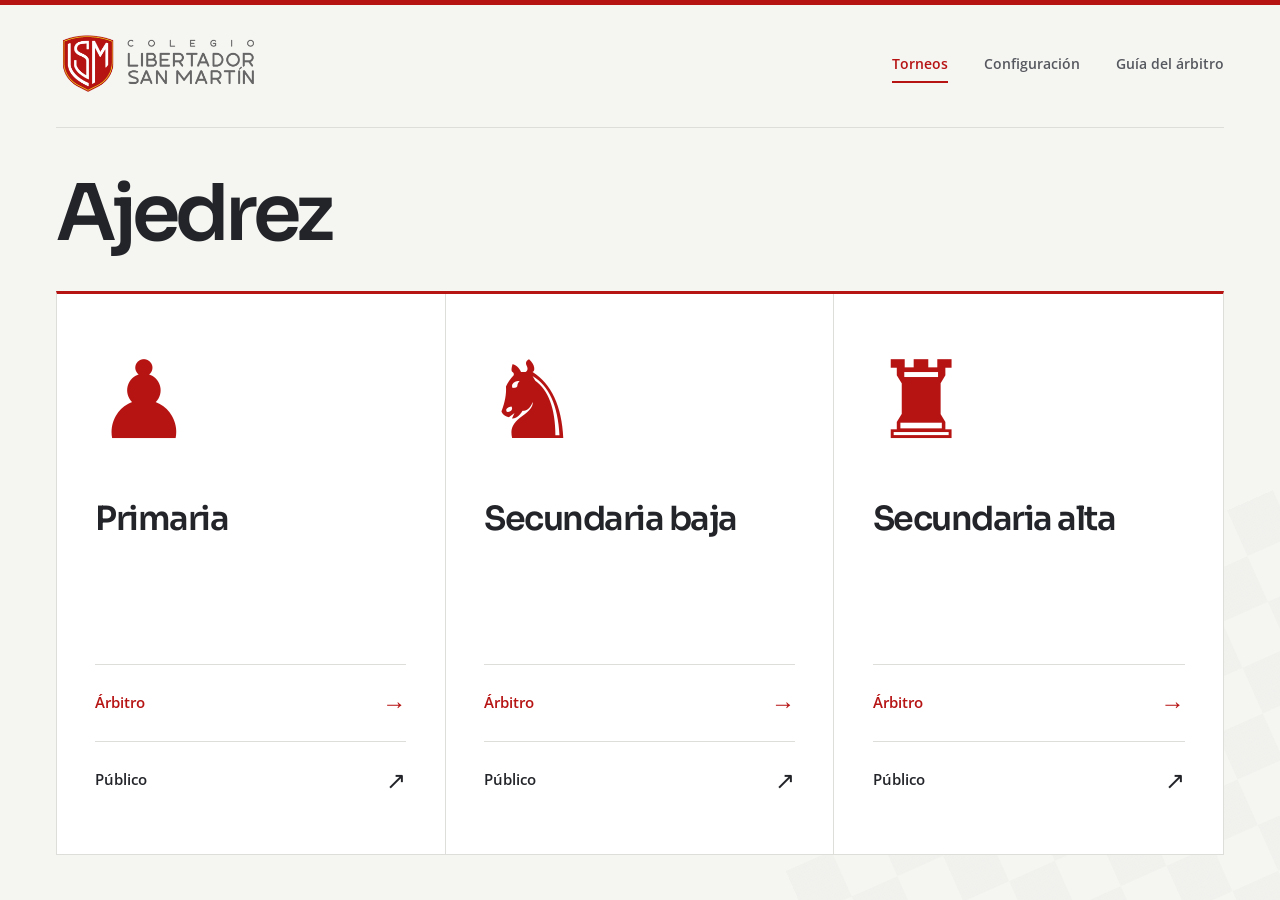
==== commit d333c44c: "Adapta la portada a la identidad del Colegio Libertador San Martín" ====
--- a/index.html
+++ b/index.html
@@ -3,506 +3,31 @@
 <head>
 <meta charset="UTF-8"><link rel="icon" type="image/svg+xml" href="[data-uri]">
 <meta name="viewport" content="width=device-width, initial-scale=1.0">
-<title>Olimpiadas de ajedrez — Índice</title>
-<!-- bundle:style.css -->
-<style data-bundle="style.css">
-/* Marcador de torneo escolar: grafito, casillas y cuatro delegaciones. */
-:root{
-  --board-dark:#181e22;--board-mid:#272f34;--panel:#20272c;--panel-2:#252d33;
-  --ink:#edf1f3;--ink-muted:#adb8c0;--line:#354149;--gold:#efc65b;--gold-soft:#6f7062;
-  --good:#86c8a0;--bad:#ed8b83;--radius:5px;--radius-sm:4px;--shadow:none;
-  --rojo:#bd4d42;--azul:#4178b0;--verde:#36815a;--amarillo:#d7aa36;
-}
-*{box-sizing:border-box}html,body{margin:0;min-height:100%}html{scroll-behavior:smooth}
-body{background:#151a1e none no-repeat right -320px top 90px / 1050px;color:var(--ink);font:15px/1.55 'Segoe UI',Arial,sans-serif;padding-bottom:0}
-body:before{content:'';display:block;height:5px;background:linear-gradient(to right,var(--rojo) 0 25%,var(--azul) 25% 50%,var(--verde) 50% 75%,var(--amarillo) 75%);position:absolute;top:0;left:0;right:0;z-index:100}
-a{color:var(--gold);text-underline-offset:4px}button,input,select,textarea{font:inherit}button,a,input,select,textarea{-webkit-tap-highlight-color:transparent}
-h1,h2,h3,h4,p{margin-top:0}h1,h2,h3{font-family:'Segoe UI',Arial,sans-serif;font-weight:750;line-height:1.15}h1{letter-spacing:-.8px}h2{letter-spacing:-.35px}h3{letter-spacing:-.15px}
-.mono,.pos,.score,.sc{font-family:'Consolas','Courier New',monospace;font-variant-numeric:tabular-nums}.num{text-align:right;font-variant-numeric:tabular-nums}
-::selection{background:#b79b52;color:#bde7c9}:focus-visible{outline:3px solid #b67b22;outline-offset:3px}
-.sitebar{min-height:86px;max-width:1400px;margin:0 auto;padding:22px 40px 18px;display:flex;justify-content:space-between;align-items:center;gap:24px;border-bottom:1px solid var(--line)}
-.event-brand{display:flex;align-items:center;gap:13px;color:var(--ink);text-decoration:none;font-size:12px;font-weight:750;letter-spacing:1.8px;line-height:1.45}.event-brand>svg{height:38px;width:38px;flex:none;color:var(--gold)}.event-brand>span>span{display:block;font-size:9px;letter-spacing:1.5px;font-weight:500;color:var(--ink-muted)}
-.sitebar nav{display:flex;gap:26px;align-items:center}.sitebar nav a{font-size:13px;font-weight:600;text-decoration:none}.sitebar nav a:hover{text-decoration:underline}
-.top{max-width:1400px;margin:auto;padding:34px 40px 26px}.top .eyebrow,.eyebrow{font-size:11px;font-weight:700;text-transform:uppercase;letter-spacing:1.7px;color:var(--ink-muted);margin-bottom:12px}.top h1{font-size:37px;margin-bottom:12px}.top p{max-width:780px;color:var(--ink-muted);font-size:14px;margin:8px 0}.top .rowbtns{margin-top:18px;gap:0}
-.category-link{font-size:13px;font-weight:600;text-decoration:none;padding:9px 17px;border:1px solid var(--line);background:#20272c}.category-link:first-child{border-radius:4px 0 0 4px}.category-link:last-child{border-radius:0 4px 4px 0;border-left:0}.category-link.selected{background:var(--gold);border-color:var(--gold);color:white}.category-link:hover{box-shadow:inset 0 -3px var(--gold-soft)}
-main{max-width:1180px;margin:auto;padding:12px 40px 45px}main.wide{max-width:1480px}main:empty{min-height:240px}
-.panel{padding:27px 28px;margin-bottom:23px;background:var(--panel);border:1px solid var(--line);border-radius:var(--radius);overflow-x:auto}.panel h2{font-size:24px;margin-bottom:8px}.panel .sub{color:var(--ink-muted);font-size:13px;margin-bottom:23px;line-height:1.65}.panel>.note:first-child{margin:0}
-.grid4{display:grid;grid-template-columns:repeat(4,minmax(0,1fr));gap:18px}.group-columns{display:grid;grid-template-columns:repeat(2,minmax(0,1fr));gap:22px}.group-columns>.panel{min-width:0}.colorcard{border:1px solid var(--line);border-top:3px solid var(--c);border-radius:3px;background:#20272c;padding:18px 16px}.colorcard .name{font-size:13px;font-weight:700;color:var(--ink);display:flex;gap:8px;align-items:center;margin-bottom:15px}.colorcard .name:before{content:'';width:9px;height:9px;background:var(--c);display:inline-block}.field{margin-bottom:14px}.field:last-child{margin-bottom:0}.field label{display:block;font-size:12px;color:var(--ink-muted);margin-bottom:5px;font-weight:600}
-input[type=text],input[type=number],select,textarea{display:block;width:100%;background:#171d21;border:1px solid #4e5d66;color:var(--ink);border-radius:3px;padding:10px 11px;font-size:14px;line-height:1.3;min-height:41px}input::placeholder,textarea::placeholder{color:#8d9aa2}input:hover,select:hover,textarea:hover{border-color:#92a4ad}input:focus,select:focus,textarea:focus{outline:2px solid var(--gold);outline-offset:1px;border-color:var(--gold)}input:disabled,select:disabled{background:#272f34;border-color:#354149;color:#c0cbd0;cursor:not-allowed;opacity:1}
-.btn{display:inline-flex;align-items:center;justify-content:center;gap:20px;min-height:41px;padding:10px 17px;background:var(--gold);border:1px solid var(--gold);border-radius:3px;color:#20272c;text-decoration:none;font-size:13px;font-weight:600;line-height:1.3;cursor:pointer;transition:background .15s,border-color .15s}.btn:hover{background:#ffdb83;border-color:#ffdb83}.btn:active{transform:translateY(1px)}.btn.ghost{background:transparent;color:var(--gold);border-color:#60717c}.btn.ghost:hover{background:#323b3f;border-color:var(--gold)}.btn.small{font-size:12px;padding:7px 12px;min-height:34px}.btn:disabled{opacity:.38;cursor:not-allowed}.rowbtns{display:flex;gap:10px;flex-wrap:wrap;align-items:center;margin-top:15px}
-nav.tabs{display:flex;gap:0;flex-wrap:wrap;max-width:1400px;margin:0 auto 22px;padding:0 40px;background:#151a1e;border-bottom:1px solid #394750;position:sticky;top:0;z-index:20}nav.tabs button{padding:15px 19px 13px;min-height:50px;border:0;border-bottom:3px solid transparent;background:transparent;color:var(--ink-muted);font-size:13px;font-weight:600;cursor:pointer}nav.tabs button:first-child{padding-left:4px;padding-right:24px}nav.tabs button:hover{color:var(--gold);background:#252e34}nav.tabs button.active{border-bottom-color:var(--gold);color:var(--gold)}
-.chip{display:inline-flex;align-items:center;gap:7px;padding:4px 0;border-radius:2px;font-size:13px;line-height:1.45;vertical-align:middle}.dot{display:inline-block;width:8px;height:8px;background:var(--c);border-radius:1px;flex:none}.chip+.chip{margin-left:10px}
-table{width:100%;border-collapse:collapse;font-size:14px}th{text-align:left;padding:12px 10px;color:var(--ink-muted);font-size:11px;font-weight:700;border-bottom:2px solid var(--line);text-transform:uppercase;letter-spacing:.7px;white-space:nowrap}td{padding:12px 10px;border-bottom:1px solid #354149;vertical-align:middle}th:first-child,td:first-child{padding-left:0}th:last-child,td:last-child{padding-right:0}tr:last-child td{border-bottom:0}tbody tr:hover td{background:#28333a}.pos{color:var(--gold);font-size:13px;font-weight:700}.round-row td{background:#2b363d;font-size:11px;font-weight:700;text-transform:uppercase;letter-spacing:1px;color:var(--gold);padding:9px 10px}.round-row:hover td{background:#2b363d!important}td select{min-width:165px;font-size:13px}table .chip{max-width:100%;overflow-wrap:anywhere}
-.note{color:var(--ink-muted);font-size:13px;line-height:1.65;margin-top:8px}.warn{color:#e8d39a;background:#302d22;border-left:3px solid #cfa64a;padding:12px 15px;font-size:13px;line-height:1.65;margin:12px 0}.good-note{color:#a1d9b4;background:#24372d;border-left:3px solid #639a75;padding:12px 15px;font-size:13px;line-height:1.65;margin:10px 0}.lockbadge{font-size:12px;color:var(--good);margin-top:12px;display:inline-block}
-.matchcard{background:var(--panel);padding:25px 28px;border:1px solid var(--line);border-left:3px solid #596b74;border-radius:4px;margin-bottom:19px}.matchcard h3{font-size:22px;margin-bottom:21px}.vs{display:flex;align-items:center;justify-content:space-between;gap:16px;margin-bottom:19px}.vs .side{flex:1;min-width:0;background:#192126;padding:14px 16px;border:1px solid #37464f;border-radius:3px;overflow-wrap:anywhere}.vs .side.winner{border-color:#74ab87;background:#24372d}.vs .mid{color:var(--ink-muted);font-size:12px}.score{font-size:27px;font-weight:700;color:var(--gold);white-space:nowrap}.gamerow{display:flex;gap:14px;align-items:center;flex-wrap:wrap;border-top:1px solid var(--line);padding:15px 0}.gamerow .label{width:132px;flex:none;font-size:12px;color:var(--ink-muted)}.gamerow select{width:230px;max-width:100%}.gamerow>.label+div{min-width:180px}.arma-box{margin-top:20px;padding:21px;border:1px solid #64674e;background:#242a27;border-radius:3px}.arma-box h4{font:700 13px/1.5 'Segoe UI',Arial,sans-serif;margin:0 0 13px;color:var(--gold)}.bidrow{display:flex;gap:16px;align-items:end;flex-wrap:wrap}.bidfield{flex:1;min-width:145px}.placement-tier{display:flex;align-items:center;gap:22px;padding:20px 0;border-bottom:1px solid var(--line);flex-wrap:wrap}.placement-tier:last-child{border-bottom:0}.placement-tier>b{font:500 22px 'Segoe UI',Arial,sans-serif;width:85px}.placement-tier>div{flex:1;display:flex;gap:16px;flex-wrap:wrap}.placement-tier>span{font-size:12px;color:var(--ink-muted)}.pts-table td:last-child{white-space:nowrap}
-.final-standing{display:flex;align-items:center;gap:10px;border-bottom:1px solid var(--line);padding:14px 0;font-size:13px}.final-standing:last-child{border-bottom:0}.final-standing .rank{font:500 22px 'Segoe UI',Arial,sans-serif;color:var(--gold);width:29px}.colorbar{flex:1;height:6px;min-width:25px;background:#39434a;display:flex}.colorbar div{height:100%}.final-standing .mono{font-family:'Segoe UI',Arial,sans-serif!important;font-variant-numeric:tabular-nums}.final-standing .mono[style*="width:110px"]{width:76px!important}.final-standing .mono[style*="min-width:70px"]{min-width:35px!important}
-footer.databar{max-width:1180px;margin:auto;padding:0 40px 35px}details{background:#1c2429;border:1px solid var(--line);padding:17px 21px;border-radius:4px}summary{color:var(--ink-muted);font-size:12px;cursor:pointer;font-weight:600}textarea.databox{height:140px;font:12px/1.5 Consolas,monospace;margin-top:12px}.site-footer{max-width:1320px;margin:8px auto 0;padding:24px 0 30px;border-top:1px solid #354149;display:flex;justify-content:space-between;gap:24px;color:var(--ink-muted);font-size:11px}.team-key{display:flex;gap:18px}.team-key>span{display:flex;align-items:center;gap:6px}.team-key i{height:7px;width:7px;background:var(--team);display:inline-block}
-/* Public display: generous names and scores; no unused semifinal column. */
-.public-layout{display:grid;grid-template-columns:minmax(0,1fr) 290px;gap:30px;align-items:start}.public-sidebar{display:flex;min-width:0;flex-direction:column;gap:18px}.public-sidebar .panel{margin:0;padding:22px}.public-sidebar .panel h2{font-size:22px}.champ-mini{display:flex;gap:14px;align-items:center;background:var(--gold);color:#20272c;padding:21px;border-radius:4px}.champ-mini .trophy-mini{font:38px 'Segoe UI',Arial,sans-serif;color:#313b3e;line-height:1}.champ-mini .label{font-size:10px;text-transform:uppercase;letter-spacing:1.5px;color:#363a31}.champ-mini .name{font:21px/1.3 'Segoe UI',Arial,sans-serif;overflow-wrap:anywhere}.champ-mini.pending{background:#2a343b;color:var(--gold)}.champ-mini.pending .label{color:#b0bdc4}.champ-mini.pending .name{font:13px/1.5 'Segoe UI',Arial,sans-serif}.bracket-wrap{position:relative;overflow-x:auto;padding:7px 1px 27px}.bracket-wrap::-webkit-scrollbar{height:6px}.bracket-wrap::-webkit-scrollbar-thumb{background:#53636c}.bracket{display:flex;gap:45px;min-width:810px;align-items:stretch}.bracket-col{display:flex;flex-direction:column;justify-content:space-around;gap:34px;flex:none;width:238px}.bracket-col.col-final{justify-content:center}.bracket-half{display:flex;flex-direction:column;gap:24px}.bracket-svg{position:absolute;top:0;left:0;width:100%;height:100%;pointer-events:none;z-index:1}.connector{fill:none;stroke:#53636c;stroke-width:1.5}.connector.lit{stroke:var(--gold);stroke-width:2.5}.bkt-roundlabel{font-size:10px;font-weight:700;text-transform:uppercase;letter-spacing:1px;color:var(--gold);margin-bottom:9px}.bkt-box{position:relative;z-index:2;background:#20272c;border:1px solid #4c5b64;border-radius:4px;overflow:hidden}.bkt-box.empty{opacity:.7}.bkt-box.decided{border-color:#af9149}.bkt-player{display:flex;align-items:center;justify-content:space-between;gap:12px;padding:13px 12px;border-bottom:1px solid #37444c;font-size:13px}.bkt-player .who{display:flex;gap:8px;align-items:center;min-width:0}.bkt-player .name{white-space:normal;overflow-wrap:anywhere;line-height:1.4}.bkt-player .sc{font-size:16px;font-weight:700}.bkt-player.adv{background:#2d3e36}.bkt-player.adv .name{font-weight:600}.bkt-player.adv .sc{color:var(--good)}.bkt-meta{font-size:10px;color:var(--ink-muted);padding:7px 10px;text-align:center;background:#1c2429}.page-publico-secundaria .bracket{min-width:0;display:block}.page-publico-secundaria .bracket-col{width:100%;max-width:580px;margin:auto}.page-publico-secundaria .bracket-wrap{padding:24px;background:#1c2429;border:1px solid #394850;border-radius:4px}.page-publico-secundaria .bkt-player{padding:22px;font-size:18px}.page-publico-secundaria .bkt-player .sc{font-size:24px}
-/* Tournament desk: the entrance is a list, not a collection of widgets. */
-.home-hero{max-width:1320px;margin:auto;display:grid;grid-template-columns:1fr 1fr;align-items:center;gap:30px;padding:34px 15px 25px;min-height:360px}.hero-copy{padding-left:8px}.home-hero .eyebrow{font-size:11px;letter-spacing:1.5px}.home-hero h1{font-size:102px;line-height:.98;letter-spacing:-5px;margin:18px 0 22px}.title-dot{color:#efc65b}.home-hero p{font-size:16px;color:var(--ink-muted);line-height:1.7}.delegation-flags{display:flex;gap:6px;margin-top:26px}.delegation-flags i{display:block;width:29px;height:6px;background:var(--rojo)}.delegation-flags i:nth-child(2){background:var(--azul)}.delegation-flags i:nth-child(3){background:var(--verde)}.delegation-flags i:nth-child(4){background:var(--amarillo)}.hero-board{display:block;width:100%;max-width:560px;justify-self:end}.home-main{max-width:1320px;padding:6px 20px 45px}.section-kicker{display:flex;justify-content:space-between;gap:18px;align-items:baseline;margin-bottom:15px}.section-kicker h2{font-size:25px;margin:0}.section-kicker>span{font-size:12px;color:var(--ink-muted)}.event-list{border-top:2px solid var(--gold);background:#20272c;border-bottom:1px solid var(--line)}.event-row{display:flex;align-items:center;gap:24px;border-bottom:1px solid var(--line);padding:25px 27px}.event-row:last-child{border:0}.entry-number{font:12px Consolas,monospace;color:#788570;align-self:flex-start;padding-top:7px}.entry-piece{font:42px/1 'Segoe UI',Arial,sans-serif;width:40px;color:var(--gold);text-align:center}.entry-info{flex:1;min-width:180px}.entry-info h2{font-size:27px;margin:0 0 6px}.entry-info p{font-size:12px;color:var(--ink-muted);margin:0}.entry-format{font-size:12px;color:var(--ink-muted);min-width:195px}.entry-actions{display:flex;align-items:center;gap:22px}.entry-actions .btn{min-width:155px}.public-link{font-size:12px;font-weight:600;text-decoration:none;white-space:nowrap}.public-link:hover{text-decoration:underline}.setup-shortcut{display:flex;justify-content:space-between;gap:22px;padding:23px 0 5px;font-size:12px;text-decoration:none}.setup-shortcut b{margin-right:16px;font-weight:700}.setup-shortcut>span:first-child{color:var(--ink-muted)}.setup-shortcut>span:last-child{font-weight:700}.setup-shortcut:hover>span:last-child{text-decoration:underline}
-@media(min-width:1450px){.page-publico-primaria main.wide{max-width:1480px}.page-publico-primaria .bracket{gap:62px;min-width:855px}.page-publico-primaria .public-layout{grid-template-columns:minmax(0,1fr) 310px}}
-@media(max-width:1150px){.sitebar,.top{padding-left:28px;padding-right:28px}.site-footer{margin-left:28px;margin-right:28px}.home-hero{padding-left:28px;padding-right:20px}.home-main{padding-left:28px;padding-right:28px}.event-row{gap:17px;padding:23px 21px}.entry-format{display:none}.public-layout{grid-template-columns:1fr}.public-sidebar{display:grid;grid-template-columns:1fr 1fr;align-items:start}.grid4{gap:12px}.colorcard{padding:14px 12px}.page-publico-secundaria .public-layout{grid-template-columns:minmax(0,1fr) 290px}}
-@media(max-width:800px){main,main.wide{padding:10px 22px 30px}.top{padding:26px 22px 21px}.top h1{font-size:30px}.sitebar{padding:21px 22px 16px;gap:16px;align-items:start}.sitebar nav{gap:15px;flex-wrap:wrap;justify-content:flex-end}.sitebar nav a{font-size:11px}.sitebar nav a:last-child{display:none}.event-brand{font-size:10px;letter-spacing:1px}.event-brand>span>span{font-size:8px;letter-spacing:.6px}.event-brand>svg{width:30px;height:30px}.grid4{grid-template-columns:repeat(2,minmax(0,1fr))}.group-columns{grid-template-columns:1fr;gap:0}.panel{padding:22px}.panel h2{font-size:22px}nav.tabs{padding:0 20px;flex-wrap:nowrap;overflow-x:auto}nav.tabs button{padding:13px 16px;white-space:nowrap;font-size:12px}.home-hero{min-height:300px;padding:30px 28px 22px;gap:0;grid-template-columns:1fr .9fr}.home-hero h1{font-size:76px;letter-spacing:-3px}.home-hero .eyebrow{font-size:9px}.home-hero p{font-size:14px}.home-main{padding:0 22px 30px}.entry-actions{flex-direction:column;gap:10px;align-items:stretch}.entry-info h2{font-size:25px}.entry-info{min-width:0}.entry-piece{display:none}.section-kicker>span{font-size:10px}.site-footer{margin:0 22px;padding:23px 0;flex-wrap:wrap;gap:12px}.site-footer .team-key{gap:15px}.setup-shortcut>span:first-child b{display:block;margin:0 0 3px}.page-publico-secundaria .public-layout{grid-template-columns:1fr}.matchcard{padding:22px}.gamerow select{width:100%}footer.databar{padding:0 22px 28px}}
-@media(max-width:520px){.top h1{font-size:28px}.top p{font-size:13px}.home-hero{position:relative;grid-template-columns:1fr;padding:30px 23px 26px;overflow:hidden;min-height:270px}.hero-copy{position:relative;z-index:2;padding:0}.home-hero h1{font-size:75px;margin:12px 0 17px}.home-hero p{font-size:13px;max-width:230px}.hero-board{position:absolute;width:265px;right:-82px;top:35px;opacity:.26}.home-hero .eyebrow{font-size:9px;letter-spacing:.8px}.delegation-flags{margin-top:19px}.section-kicker{display:block}.section-kicker h2{font-size:23px;margin-bottom:5px}.event-row{display:grid;grid-template-columns:24px 1fr;gap:12px 15px;padding:21px 18px}.entry-number{padding-top:5px}.entry-info h2{font-size:25px}.entry-actions{grid-column:2;flex-direction:row;align-items:center;gap:17px}.entry-actions .btn{padding:10px 12px;min-width:0;font-size:12px;gap:12px}.public-link{font-size:11px}.setup-shortcut{padding-top:18px;align-items:center;font-size:11px}.setup-shortcut b{font-size:12px}.grid4{grid-template-columns:1fr}.colorcard{padding:18px}.panel{padding:19px}.sitebar{gap:10px}.sitebar nav{gap:8px 12px;max-width:150px}.sitebar nav a{font-size:10px}.public-sidebar{grid-template-columns:1fr}.vs{gap:8px}.vs .side{padding:11px 9px}.vs .chip{font-size:12px}.score{font-size:22px}.placement-tier{gap:12px;align-items:start}.placement-tier>div{flex-basis:calc(100% - 100px)}.placement-tier>span{margin-left:97px}.page-publico-secundaria .bkt-player{font-size:16px;padding:18px}.team-key{gap:12px;font-size:10px}.matchcard h3{font-size:20px}.category-link{padding:9px 12px;font-size:12px}}
-@media(prefers-reduced-motion:reduce){*{scroll-behavior:auto!important;transition:none!important}}
-@media print{body{background:white}.sitebar nav,.tabs,.rowbtns,.databar,.site-footer{display:none}.top,main{max-width:none;padding:15px}.panel,.matchcard{break-inside:avoid;border-color:#aaa}.sitebar{padding:10px 15px}.home-hero{min-height:0}.hero-board{max-width:300px}}
+<title>Ajedrez — Colegio Libertador San Martín</title>
+<style>
+@font-face{font-family:'Open Sans';font-weight:400 600;font-style:normal;font-display:swap;src:url([data-uri]) format('woff')}
+@font-face{font-family:'Sora';font-weight:500 700;font-style:normal;font-display:swap;src:url([data-uri]) format('woff')}
 
-/* Small screens use each board as one readable match entry. */
-@media(max-width:620px){
- body{background-image:none}
- .home-hero .hero-board{display:none}
- .home-hero{min-height:270px}
- .entry-actions{gap:12px}
- .entry-actions .btn{white-space:nowrap;flex:none;padding:10px;gap:8px;font-size:11px}
- .public-link{font-size:10.5px}
- .group-games{display:block;min-width:0}
- .group-games tbody{display:block}
- .group-games tr{display:grid;grid-template-columns:minmax(0,1fr) minmax(0,1fr);gap:0 14px;padding:12px 0;border-bottom:1px solid var(--line)}
- .group-games tr:first-child{display:none}
- .group-games td{display:block;min-width:0;border:0;padding:4px 0}
- .group-games td:first-child{grid-column:1/-1;font-size:11px;color:var(--ink-muted)}
- .group-games td:first-child:before{content:'Tablero ';font-family:'Segoe UI',Arial,sans-serif}
- .group-games td:nth-child(2):before,.group-games td:nth-child(3):before{display:block;font-size:10px;color:var(--ink-muted);text-transform:uppercase;letter-spacing:.6px;margin-bottom:4px}
- .group-games td:nth-child(2):before{content:'Blancas'}
- .group-games td:nth-child(3):before{content:'Negras'}
- .group-games td:last-child{grid-column:1/-1;padding-top:9px}
- .group-games select{width:100%;min-width:0}
- .group-games .chip{font-size:13px;overflow-wrap:normal;word-break:normal;align-items:baseline}
- .group-games .dot{align-self:center}
- .group-games tr.round-row{display:block;background:#2b363d;padding:7px 10px;margin-top:17px;border:0}
- .group-games tr.round-row td{padding:0;font-size:10px}
- .group-games tr.round-row td:before{content:none}
- .group-games tr:hover td{background:transparent}
-}
-
-/* The save action stays in reach while editing a long registration form. */
-.page-config{padding-bottom:84px}
-.config-actions{position:fixed;bottom:18px;left:50%;transform:translateX(-50%);width:calc(100% - 80px);max-width:1100px;margin:0;padding:12px 17px;display:flex;align-items:center;justify-content:space-between;gap:20px;z-index:40;border-color:#52626b;box-shadow:0 4px 20px #edf1f314}
-.config-actions>.note,.config-actions>.good-note{margin:0;padding:0;border:0;background:none;font-size:12px}
-.config-actions>.rowbtns{margin:0;flex:none}
-@media(max-width:620px){.config-actions{bottom:12px;width:calc(100% - 28px);padding:11px 12px;gap:10px}.config-actions .btn{font-size:12px;white-space:nowrap;padding:10px 12px}.config-actions>.note,.config-actions>.good-note{font-size:11px}}
-
-@media(max-width:620px){.page-publico-secundaria table,.page-arbitro-secundaria table:not(.group-games){min-width:560px}.page-arbitro-primaria .pts-table,.page-arbitro-secundaria .pts-table{min-width:420px}}
-
-/* Tournament entrance. */
-.event-heading{max-width:1320px;margin:0 auto;padding:48px 20px 32px;display:flex;align-items:center;justify-content:space-between;gap:30px;border-bottom:1px solid var(--line)}
-.event-heading .eyebrow{color:#bac5cc;margin:0 0 6px;font-size:12px;letter-spacing:2.7px}
-.event-heading h1{font:900 62px/1 'Arial Narrow','Segoe UI',Arial,sans-serif;letter-spacing:1px;text-transform:uppercase;margin:0}
-.heading-teams{display:grid;grid-template-columns:repeat(4,1fr);gap:8px;min-width:350px}
-.heading-teams span{padding:14px 17px;border-bottom:4px solid var(--team);background:#20272c;color:var(--team);font-size:12px;font-weight:700;text-align:center}
-.page-index{background-position:right -250px top 40px;background-size:1000px}
-.home-main{padding-top:29px}.section-kicker h2{font-family:'Segoe UI',Arial,sans-serif;font-weight:650;font-size:17px;letter-spacing:0}.section-kicker>span{font-size:12px}
-.event-list{display:grid;grid-template-columns:repeat(3,minmax(0,1fr));gap:18px;background:none;border:0}
-.event-row{position:relative;display:flex;flex-direction:column;align-items:stretch;gap:21px;padding:26px 26px 23px;min-height:370px;border:1px solid #45535c!important;border-radius:7px;background:#222b31;overflow:hidden}
-.event-row:before{content:'';position:absolute;right:-60px;top:-45px;width:220px;height:220px;background:conic-gradient(#2b363e 25%,transparent 0 50%,#2b363e 0 75%,transparent 0) 0 0/80px 80px;transform:rotate(16deg);opacity:.7;pointer-events:none}
-.entry-number{font:700 11px 'Segoe UI',Arial,sans-serif;color:#c6d1d7;letter-spacing:2px;align-self:auto;padding:0;position:relative;z-index:1}.entry-number:after{content:' / CATEGORÍA'}
-.entry-piece{position:absolute;right:21px;top:36px;font:92px/1 'DejaVu Sans','Segoe UI Symbol',sans-serif;color:#a6b3bc;opacity:.52;width:auto;z-index:1}
-.entry-info{flex:1;position:relative;z-index:2;min-width:0;padding-top:15px;max-width:80%}
-.entry-info h2{font:800 29px/1.07 'Segoe UI',Arial,sans-serif;letter-spacing:-.6px;margin:0 0 12px;color:#f0f4f6;max-width:220px}
-.entry-info p{font-size:12px;color:#bcc7ce;margin:0;max-width:200px}
-.entry-format{display:block;position:relative;z-index:2;font-size:12px;font-weight:550;color:#d1dae0;min-width:0;padding-top:17px;border-top:1px solid #46545c}
-.entry-actions{display:flex;flex-direction:column;align-items:stretch;gap:15px;position:relative;z-index:2}.entry-actions .btn{min-height:43px;width:100%;justify-content:space-between;font-size:13px;font-weight:750;color:#191f23;background:#e6ebee;border-color:#e6ebee}.entry-actions .btn:hover{background:#efc65b;border-color:#efc65b}.entry-actions .public-link{color:#c8d4dc;font-size:12px;text-align:center}
-.setup-shortcut{margin-top:18px;padding:20px 23px;background:#1c242a;border:1px solid #3e4c56;border-radius:5px}.setup-shortcut b{color:#dce5eb}
-h2,h3{font-weight:700}.panel h2{font-size:21px;letter-spacing:-.25px}.matchcard h3{font-size:19px;font-weight:700}.top h1{font-weight:800;letter-spacing:-.65px;font-size:34px}
-.btn{font-weight:700;color:#1a2024}.btn.ghost{color:#e4cf92;border-color:#736950}.btn.ghost:hover{color:#ffe7aa;background:#34342b}
-.category-link{background:#232d34;color:#d5dfe5;border-color:#52616b}.category-link.selected{background:#e6ebef;color:#182027;border-color:#e6ebef}.category-link:hover{box-shadow:none;background:#34414b}.category-link.selected:hover{background:#fff}
-.sitebar{border-bottom-color:#394750}.event-brand{font-size:12px;letter-spacing:1.5px;color:#f2f4f5}.event-brand>svg{background:#e3e9ed;color:#1e272d;border-radius:4px;padding:5px;width:40px;height:40px}.event-brand>span>span{color:#a2b3bd}.sitebar nav a{color:#d3dfe6;font-weight:600}.sitebar nav a:hover{color:#efc65b}
-nav.tabs button.active{color:#ffe094;border-bottom-color:#efc65b}nav.tabs button:hover{color:#f4d77f}
-.champ-mini{background:#d9bb69;color:#1c2429}.champ-mini .name{font-family:'Segoe UI',Arial,sans-serif;font-weight:750}.champ-mini.pending{background:#2a353e;color:#d2dce3;border:1px solid #43535e}.champ-mini.pending .trophy-mini{color:#b9c7ce}.champ-mini.pending .label{color:#abbcc7}
-.final-standing .rank{font-family:'Segoe UI',Arial,sans-serif;font-weight:750;font-size:20px}.placement-tier>b{font-family:'Segoe UI',Arial,sans-serif;font-weight:750;font-size:20px}.bkt-player.adv .name{color:#e1f1e6}.bkt-player.adv .sc{color:#96d1a9}.bkt-roundlabel{color:#d9dfe3}.score{color:#f1d77e}.panel,.matchcard{border-color:#3d4c55}.colorcard{border-color:#46545d;border-top-color:var(--c)}
-.page-config .config-actions{background:#29353e;border-color:#5a6d79;box-shadow:0 8px 30px #0009}.config-actions>.good-note{color:#b6dfc6}.config-actions>.note{color:#ced8df}
-@media(max-width:1150px){.event-heading{padding-left:28px;padding-right:28px}.entry-info h2{font-size:25px}.event-row{padding:22px;min-height:350px}.entry-piece{font-size:76px;right:14px;top:45px}}
-@media(max-width:800px){.event-heading{padding:32px 22px 25px;align-items:start}.event-heading h1{font-size:46px}.heading-teams{min-width:0;grid-template-columns:repeat(2,1fr);gap:5px}.heading-teams span{padding:7px 11px;font-size:10px;border-bottom-width:3px}.event-list{gap:12px}.event-row{padding:19px;min-height:330px}.entry-info h2{font-size:23px}.entry-info{max-width:100%}.entry-piece{font-size:64px;top:28px;right:10px;opacity:.22}.entry-format{font-size:11px;line-height:1.6}}
-@media(max-width:620px){.event-heading{display:block;padding-bottom:22px}.event-heading h1{font-size:48px}.heading-teams{display:flex;min-width:0;margin-top:23px;gap:6px}.heading-teams span{flex:1;padding:8px 6px}.home-main{padding-top:22px}.section-kicker{display:flex;align-items:center}.section-kicker h2{font-size:15px}.section-kicker>span{font-size:10px}.event-list{grid-template-columns:1fr;gap:15px}.event-row{display:flex;min-height:0;padding:23px;gap:18px}.entry-info{padding-top:0;max-width:75%}.entry-info h2{font-size:28px;max-width:230px;margin-bottom:8px}.entry-piece{font-size:82px;top:25px;right:27px;opacity:.45}.entry-format{padding-top:13px}.entry-actions{flex-direction:row;align-items:center;gap:20px;grid-column:auto}.entry-actions .btn{width:auto;flex:1;white-space:nowrap}.entry-actions .public-link{flex:none;font-size:11px}.event-row:before{width:210px;height:210px;right:-50px}.setup-shortcut{padding:17px;font-size:11px}.entry-number{align-self:auto}.home-main .section-kicker>span{max-width:110px;text-align:right}}
-@media print{body{background:white!important;color:#111!important}.panel,.matchcard,.event-row{background:white!important;color:#111!important}.panel h2,.matchcard h3,.entry-info h2{color:#111!important}}
-
-/* Divisions share one championship sheet, with no per-category promotional panels. */
-.division-heading{max-width:1260px;padding:40px 20px 26px;margin:auto}.division-heading h1{font-size:42px;font-weight:800;letter-spacing:-1px;margin:0}
-.division-main{max-width:1260px;padding:0 20px 60px}.divisions{border-top:2px solid #9baeb8}
-.division{display:grid;grid-template-columns:74px minmax(0,1fr) auto;gap:27px;align-items:center;padding:27px 12px;border-bottom:1px solid #44535d;background:#171e23}
-.division:nth-child(2){background:#1c252b}.division-symbol{display:flex;align-items:center;justify-content:center;width:74px;height:74px;background:#dde4e8;color:#1d272e;font:56px/1 'DejaVu Sans','Segoe UI Symbol',sans-serif}
-.division:nth-child(2) .division-symbol{background:#34434d;color:#e5ecf0}.division h2{font-size:27px;font-weight:700;letter-spacing:-.5px;margin:0}
-.division-actions{display:flex;gap:10px}.division-actions a{display:flex;align-items:center;justify-content:space-between;gap:25px;padding:13px 17px;border:1px solid #586b76;border-radius:3px;text-decoration:none;color:#e6edf2;font-size:13px;font-weight:600;min-width:128px}.division-actions a:hover{background:#35444f;border-color:#a2b7c3}.division-actions a:focus-visible{outline-offset:3px}.division-actions a span{color:#b2c0c9}
-.page-index .sitebar{max-width:1260px;padding-left:20px;padding-right:20px}.page-index{background-position:right -420px top 10px;background-size:1000px}
-.panel .sub:empty,.matchcard .note:empty{display:none}.page-index .division-heading{padding-top:39px}
-@media(max-width:800px){.division-heading{padding:29px 22px 22px}.division-heading h1{font-size:34px}.division-main{padding:0 22px 40px}.division{grid-template-columns:61px 1fr;gap:17px;padding:23px 12px}.division-symbol{width:61px;height:61px;font-size:46px}.division h2{font-size:25px}.division-actions{grid-column:2;gap:9px}.division-actions a{font-size:12px;min-width:0;padding:10px 13px;gap:20px}.page-index .sitebar{padding-left:22px;padding-right:22px}}
-@media(max-width:430px){.division{gap:12px 15px}.division-actions{grid-column:1/-1;margin-top:4px}.division-actions a{flex:1}.division h2{font-size:24px}.division-heading h1{font-size:32px}}
-
-/* Align points to the participant list instead of the edge of the page. */
-.pts-table{width:100%;max-width:850px;table-layout:auto}
-.pts-table th:first-child,.pts-table td:first-child{width:115px}
-.pts-table th.num,.pts-table td.num{text-align:left;width:150px;padding-left:25px;padding-right:0}
-.pts-table td:nth-child(2){padding-right:24px}
-body{background-image:none,none;background-position:right -320px top 90px,left -600px bottom -550px;background-size:1050px,1000px;background-repeat:no-repeat}
-
-@media(max-width:620px){body{background-image:none}.pts-table{min-width:0!important}.pts-table th:first-child,.pts-table td:first-child{width:68px}.pts-table th.num,.pts-table td.num{padding-left:12px;width:95px}.pts-table td:nth-child(2){padding-right:8px}}
-@media(min-width:1000px) and (max-width:1200px) and (min-height:650px){
- .page-publico-secundaria .group-columns th:nth-child(6),.page-publico-secundaria .group-columns td:nth-child(6),.page-publico-secundaria .group-columns th:last-child,.page-publico-secundaria .group-columns td:last-child{display:none}
- .page-publico-secundaria .group-columns td .chip{overflow-wrap:normal;word-break:normal;font-size:12px}
- .page-publico-secundaria .group-columns td{padding:5px 6px}
-}
-.page-arbitro-primaria .final-standing,.page-arbitro-secundaria .final-standing{max-width:850px}
-.page-arbitro-primaria .final-standing .colorbar,.page-arbitro-secundaria .final-standing .colorbar{max-width:420px}
-
-
-@media(min-width:1000px){
- :root{--sitebar-height:clamp(80px,8.5vh,96px);--page-title-size:clamp(32px,2.2vw,42px);--section-title-size:clamp(22px,1.5vw,29px);--body-size:clamp(15px,.95vw,18px);--small-size:clamp(13px,.8vw,16px);--field-height:clamp(46px,4.8vh,54px)}
- .sitebar{height:var(--sitebar-height);min-height:var(--sitebar-height);padding:15px 34px}
- .sitebar .event-brand{font-size:clamp(14px,.95vw,18px);gap:16px}
- .sitebar .event-brand>span>span{font-size:clamp(10px,.63vw,12px)}
- .sitebar .event-brand>svg{height:clamp(44px,2.7vw,52px);width:clamp(44px,2.7vw,52px)}
- .sitebar nav{gap:clamp(22px,2vw,38px)}
- .sitebar nav a{font-size:clamp(15px,.99vw,19px)}
-}
-@media(min-width:1000px) and (min-height:650px){
- .page-index,.page-publico-primaria,.page-publico-secundaria{height:100vh;min-height:0;overflow:hidden;display:grid;grid-template-rows:var(--sitebar-height) auto minmax(0,1fr)}
- .page-index .sitebar,.page-publico-primaria .sitebar,.page-publico-secundaria .sitebar{width:100%;max-width:none;min-height:0;height:var(--sitebar-height);padding:15px 34px;margin:0}
- .page-index .division-heading{width:100%;max-width:none;padding:22px 34px 26px;margin:0}
- .page-index .division-heading h1{font-size:36px}
- .page-index .division-main{width:100%;max-width:none;min-height:0;height:100%;padding:0 34px 36px;margin:0}
- .page-index .divisions{height:100%;display:grid;grid-template-rows:repeat(3,minmax(0,1fr))}
- .page-index .division{min-height:0;padding:18px 23px;grid-template-columns:clamp(74px,9vh,110px) minmax(0,1fr) auto;gap:35px}
- .page-index .division-symbol{width:clamp(74px,9vh,110px);height:clamp(74px,9vh,110px);font-size:clamp(56px,7vh,82px)}
- .page-index .division h2{font-size:clamp(28px,2.2vw,39px)}
- .page-index .division-actions a{min-width:160px;font-size:14px;padding:15px 20px}
- .page-publico-primaria .top,.page-publico-secundaria .top{width:100%;max-width:none;margin:0;padding:18px 34px 17px}
- .page-publico-primaria .top h1,.page-publico-secundaria .top h1{font-size:30px;margin-bottom:6px}
- .page-publico-primaria .top .eyebrow,.page-publico-secundaria .top .eyebrow{margin-bottom:6px;font-size:10px}
- .page-publico-primaria .top p{margin:5px 0;font-size:12px}
- .page-publico-secundaria .top .rowbtns{margin-top:10px}
- .page-publico-primaria main.wide,.page-publico-secundaria main.wide{width:100%;max-width:none;height:100%;min-height:0;margin:0;padding:4px 34px 24px}
- .page-publico-primaria .public-layout{height:100%;min-height:0;grid-template-columns:minmax(0,1fr) clamp(260px,22vw,340px);gap:28px}
- .page-publico-primaria .bracket-wrap{height:100%;min-height:0;padding:0;overflow:visible}
- .page-publico-primaria .bracket{height:100%;min-width:0;width:100%;gap:clamp(24px,4vw,72px)}
- .page-publico-primaria .bracket-col{height:100%;min-height:0;min-width:0;width:auto;flex:1;gap:14px}
- .page-publico-primaria .bracket-half{min-height:0;flex:1;justify-content:space-around;gap:10px}
- .page-publico-primaria .bkt-player{padding:clamp(7px,1.4vh,16px) 11px;font-size:clamp(12px,1vw,15px)}
- .page-publico-primaria .bkt-meta{font-size:10px;padding:5px 8px;line-height:1.4}
- .page-publico-primaria .bkt-roundlabel{margin-bottom:6px}
- .page-publico-primaria .public-sidebar{display:flex;height:min(100%,680px);align-self:center;min-height:0;gap:17px}
- .page-publico-primaria .public-sidebar .panel{flex:1;min-height:0;display:flex;flex-direction:column;padding:22px}
- .page-publico-primaria .public-sidebar .final-standing{flex:1;min-height:0}
- .page-publico-secundaria main.wide{display:grid;grid-template-rows:minmax(0,1fr) minmax(0,1.05fr);gap:17px}
- .page-publico-secundaria main.wide>.panel{grid-row:1/-1;display:flex;align-items:center;justify-content:center}
- .page-publico-secundaria .group-columns{min-height:0;height:100%;gap:24px}
- .page-publico-secundaria .group-columns .panel{height:100%;min-height:0;margin:0;padding:15px 21px;display:flex;flex-direction:column;overflow:visible}
- .page-publico-secundaria .group-columns .panel h2{font-size:21px;margin-bottom:9px}
- .page-publico-secundaria .group-columns table{flex:1;min-height:0;font-size:13px}
- .page-publico-secundaria th{padding:7px 8px;font-size:10px}
- .page-publico-secundaria td{padding:6px 8px}
- .page-publico-secundaria .public-layout{height:100%;min-height:0;grid-template-columns:minmax(0,1fr) clamp(275px,24vw,350px);gap:24px}
- .page-publico-secundaria .bracket-wrap{height:100%;min-height:0;display:flex;align-items:center;justify-content:center;padding:19px;overflow:visible}
- .page-publico-secundaria .bracket{width:100%}
- .page-publico-secundaria .bracket-col{max-width:none;width:82%;min-height:0}
- .page-publico-secundaria .bkt-player{padding:clamp(13px,2vh,25px) 20px;font-size:clamp(16px,1.4vw,22px)}
- .page-publico-secundaria .public-sidebar{display:flex;flex-direction:column;min-height:0;gap:10px}
- .page-publico-secundaria .champ-mini{padding:11px 17px;flex:none}
- .page-publico-secundaria .public-sidebar .panel{flex:1;min-height:0;display:flex;flex-direction:column;padding:12px 17px;overflow:visible}
- .page-publico-secundaria .public-sidebar .panel h2{font-size:18px;margin-bottom:2px}
- .page-publico-secundaria .public-sidebar .note{font-size:11px;line-height:1.3;margin:3px 0}
- .page-publico-secundaria .public-sidebar .final-standing{flex:1;min-height:0;padding:4px 0;font-size:12px}
- .page-publico-secundaria .final-standing .rank{font-size:18px}
-}
-
-/* Keep the championship layout; scale its contents rather than shrinking its frames. */
-body{position:relative;background:#151a1e url('data:image/svg+xml,%3Csvg%20xmlns%3D%22http%3A%2F%2Fwww.w3.org%2F2000%2Fsvg%22%20width%3D%221000%22%20height%3D%225000%22%20viewBox%3D%220%200%201000%205000%22%3E%3Cdefs%3E%3Cpattern%20id%3D%22board%22%20width%3D%22120%22%20height%3D%22120%22%20patternUnits%3D%22userSpaceOnUse%22%3E%3Cpath%20fill%3D%22%2320292f%22%20d%3D%22M0%200h60v60H0zM60%2060h60v60H60z%22%2F%3E%3Cpath%20fill%3D%22none%22%20stroke%3D%22%23242e35%22%20stroke-width%3D%22.7%22%20d%3D%22M0%200h120v120H0z%22%2F%3E%3C%2Fpattern%3E%3ClinearGradient%20id%3D%22horizontal%22%3E%3Cstop%20stop-color%3D%22white%22%20stop-opacity%3D%220%22%2F%3E%3Cstop%20offset%3D%22.1%22%20stop-color%3D%22white%22%2F%3E%3Cstop%20offset%3D%22.9%22%20stop-color%3D%22white%22%2F%3E%3Cstop%20offset%3D%221%22%20stop-color%3D%22white%22%20stop-opacity%3D%220%22%2F%3E%3C%2FlinearGradient%3E%3ClinearGradient%20id%3D%22top%22%20x2%3D%220%22%20y2%3D%221%22%3E%3Cstop%20stop-color%3D%22white%22%20stop-opacity%3D%220%22%2F%3E%3Cstop%20offset%3D%22.02%22%20stop-color%3D%22white%22%2F%3E%3Cstop%20offset%3D%221%22%20stop-color%3D%22white%22%2F%3E%3C%2FlinearGradient%3E%3Cmask%20id%3D%22horizontal-edge%22%3E%3Crect%20width%3D%221000%22%20height%3D%225000%22%20fill%3D%22url%28%23horizontal%29%22%2F%3E%3C%2Fmask%3E%3Cmask%20id%3D%22edges%22%3E%3Crect%20width%3D%221000%22%20height%3D%225000%22%20fill%3D%22url%28%23top%29%22%20mask%3D%22url%28%23horizontal-edge%29%22%2F%3E%3C%2Fmask%3E%3C%2Fdefs%3E%3Cg%20mask%3D%22url%28%23edges%29%22%3E%3Cg%20transform%3D%22translate%28510%20-250%29%20rotate%2824%29%22%3E%3Crect%20width%3D%22960%22%20height%3D%226000%22%20fill%3D%22url%28%23board%29%22%2F%3E%3C%2Fg%3E%3C%2Fg%3E%3C%2Fsvg%3E') no-repeat right -320px top 90px/1050px;isolation:isolate}
-.page-index{background-position:right -420px top 10px;background-size:1000px}
-body:after{content:'';position:absolute;inset:0;z-index:-1;pointer-events:none;background:url('data:image/svg+xml,%3Csvg%20xmlns%3D%22http%3A%2F%2Fwww.w3.org%2F2000%2Fsvg%22%20width%3D%221000%22%20height%3D%225000%22%20viewBox%3D%220%200%201000%205000%22%3E%3Cdefs%3E%3Cpattern%20id%3D%22board%22%20width%3D%22120%22%20height%3D%22120%22%20patternUnits%3D%22userSpaceOnUse%22%3E%3Cpath%20fill%3D%22%2320292f%22%20d%3D%22M0%200h60v60H0zM60%2060h60v60H60z%22%2F%3E%3Cpath%20fill%3D%22none%22%20stroke%3D%22%23242e35%22%20stroke-width%3D%22.7%22%20d%3D%22M0%200h120v120H0z%22%2F%3E%3C%2Fpattern%3E%3ClinearGradient%20id%3D%22horizontal%22%3E%3Cstop%20stop-color%3D%22white%22%20stop-opacity%3D%220%22%2F%3E%3Cstop%20offset%3D%22.1%22%20stop-color%3D%22white%22%2F%3E%3Cstop%20offset%3D%22.9%22%20stop-color%3D%22white%22%2F%3E%3Cstop%20offset%3D%221%22%20stop-color%3D%22white%22%20stop-opacity%3D%220%22%2F%3E%3C%2FlinearGradient%3E%3ClinearGradient%20id%3D%22top%22%20x2%3D%220%22%20y2%3D%221%22%3E%3Cstop%20stop-color%3D%22white%22%20stop-opacity%3D%220%22%2F%3E%3Cstop%20offset%3D%22.02%22%20stop-color%3D%22white%22%2F%3E%3Cstop%20offset%3D%221%22%20stop-color%3D%22white%22%2F%3E%3C%2FlinearGradient%3E%3Cmask%20id%3D%22horizontal-edge%22%3E%3Crect%20width%3D%221000%22%20height%3D%225000%22%20fill%3D%22url%28%23horizontal%29%22%2F%3E%3C%2Fmask%3E%3Cmask%20id%3D%22edges%22%3E%3Crect%20width%3D%221000%22%20height%3D%225000%22%20fill%3D%22url%28%23top%29%22%20mask%3D%22url%28%23horizontal-edge%29%22%2F%3E%3C%2Fmask%3E%3C%2Fdefs%3E%3Cg%20mask%3D%22url%28%23edges%29%22%3E%3Cg%20transform%3D%22translate%28510%20-250%29%20rotate%2824%29%22%3E%3Crect%20width%3D%22960%22%20height%3D%226000%22%20fill%3D%22url%28%23board%29%22%2F%3E%3C%2Fg%3E%3C%2Fg%3E%3C%2Fsvg%3E') no-repeat left -600px top calc(100vh - 450px)/1000px;-webkit-mask-image:linear-gradient(to bottom,transparent calc(100vh - 450px),#000 calc(100vh - 240px));mask-image:linear-gradient(to bottom,transparent calc(100vh - 450px),#000 calc(100vh - 240px))}
-nav.tabs{background:transparent}
-nav.tabs button{background:#151a1e}
-@media(min-width:1000px) and (min-height:650px){
- .page-index .division-heading h1{font-size:clamp(39px,3.1vw,60px)}
- .page-index .division{grid-template-columns:clamp(88px,12.5vh,144px) minmax(0,1fr) auto;gap:clamp(25px,2.4vw,48px)}
- .page-index .division-symbol{height:clamp(88px,12.5vh,144px);width:clamp(88px,12.5vh,144px);font-size:clamp(65px,9vh,108px)}
- .page-index .division h2{font-size:clamp(33px,3.2vw,62px);line-height:1.12;letter-spacing:-1px}
- .page-index .division-actions{gap:15px}
- .page-index .division-actions a{min-width:clamp(165px,14.5vw,280px);min-height:clamp(60px,9.5vh,104px);font-size:clamp(16px,1.28vw,25px);padding:17px 23px}
- .page-publico-primaria .bkt-player{font-size:clamp(14px,1.08vw,21px);padding:clamp(8px,1.15vh,14px) 13px}
- .page-publico-primaria .bkt-player .sc{font-size:clamp(18px,1.45vw,28px)}
- .page-publico-primaria .bkt-roundlabel{font-size:clamp(11px,.8vw,15px)}
- .page-publico-primaria .bkt-meta{font-size:clamp(10px,.7vw,13px);padding:6px 8px}
- .page-publico-primaria .top h1,.page-publico-secundaria .top h1{font-size:var(--page-title-size)}
- .page-publico-primaria .top p{font-size:clamp(12px,.83vw,16px)}
- .page-publico-primaria .champ-mini .name{font-size:clamp(21px,1.4vw,27px)}
- .page-publico-primaria .public-sidebar .panel h2{font-size:clamp(24px,1.55vw,30px)}
- .page-publico-primaria .public-sidebar .final-standing,.page-publico-secundaria .public-sidebar .final-standing{display:grid;grid-template-columns:34px minmax(0,1fr) auto;grid-template-rows:auto 8px;align-content:center;align-items:center;gap:10px 12px;flex:1;min-height:0;padding:11px 0}
- .page-publico-primaria .final-standing .rank,.page-publico-secundaria .final-standing .rank{grid-row:1;grid-column:1;width:auto;font-size:clamp(23px,1.55vw,30px);line-height:1.1}
- .page-publico-primaria .final-standing .mono[style*="width:110px"],.page-publico-secundaria .final-standing .mono[style*="width:110px"]{grid-column:2;grid-row:1;width:auto!important;font-size:clamp(19px,1.3vw,26px);font-weight:650;line-height:1.1}
- .page-publico-primaria .final-standing .mono:last-child,.page-publico-secundaria .final-standing .mono:last-child{grid-column:3;grid-row:1;min-width:0!important;font-size:clamp(20px,1.4vw,28px);font-weight:700;line-height:1.1}
- .page-publico-primaria .final-standing .colorbar,.page-publico-secundaria .final-standing .colorbar{grid-row:2;grid-column:2/-1;width:100%;max-width:none;height:8px;min-width:0;flex:none}
- .page-publico-primaria .public-sidebar .final-standing{grid-template-columns:46px minmax(0,1fr) auto;grid-template-rows:auto 10px;gap:9px 8px;padding:14px 0}
- .page-publico-primaria .final-standing .rank{font-size:clamp(24px,1.8vw,34px)}
- .page-publico-primaria .final-standing .mono[style*="width:110px"]{font-size:clamp(21px,1.55vw,30px)}
- .page-publico-primaria .final-standing .mono:last-child{font-size:clamp(22px,1.7vw,32px)}
- .page-publico-primaria .final-standing .colorbar{height:10px}
- .page-publico-secundaria .group-columns .panel h2{font-size:var(--section-title-size)}
- .page-publico-secundaria .group-columns .panel{display:grid;grid-template-rows:auto minmax(0,1fr)}
- .page-publico-secundaria .group-heading{display:flex;align-items:baseline;justify-content:space-between;gap:14px}
- .page-publico-secundaria .group-heading .note{margin:0;font-size:12px}
- .page-publico-secundaria .group-columns table{height:100%;font-size:clamp(14px,1.05vw,20px)}
- .page-publico-secundaria .group-columns td .chip{font-size:inherit}
- .page-publico-secundaria .group-columns th{font-size:clamp(10px,.8vw,14px)}
- .page-publico-secundaria .group-columns .pos{font-size:clamp(13px,1vw,19px)}
- .page-publico-secundaria .bkt-player{font-size:clamp(20px,1.45vw,28px)}
- .page-publico-secundaria .bkt-player .sc{font-size:clamp(26px,1.9vw,36px)}
- .page-publico-secundaria .bracket-col{width:88%}
- .page-publico-secundaria .bkt-roundlabel{font-size:clamp(13px,.85vw,16px);margin-bottom:12px}
- .page-publico-secundaria .bkt-meta{font-size:clamp(12px,.78vw,15px);padding:8px 12px}
- .page-publico-secundaria .public-sidebar{height:100%}
- .page-publico-secundaria .public-sidebar .final-standing{padding:6px 0;row-gap:8px}
- .page-publico-secundaria .final-standing .rank{font-size:clamp(23px,1.7vw,32px)}
- .page-publico-secundaria .final-standing .mono[style*="width:110px"]{font-size:clamp(19px,1.48vw,28px)}
- .page-publico-secundaria .final-standing .mono:last-child{font-size:clamp(20px,1.6vw,30px)}
- .page-publico-secundaria .public-sidebar .panel h2{font-size:clamp(20px,1.2vw,24px)}
-}
-@media(min-width:1000px) and (max-height:850px){
- .page-publico-secundaria .public-sidebar .panel{padding:10px 14px}
- .page-publico-secundaria .public-sidebar .panel h2{font-size:17px;line-height:1.1;margin:0 0 2px}
- .page-publico-secundaria .public-sidebar .note{font-size:10px;line-height:1.2;margin:2px 0}
- .page-publico-secundaria .public-sidebar .final-standing{grid-template-columns:22px minmax(0,1fr) auto;grid-template-rows:auto 4px;gap:3px 6px;padding:3px 0;line-height:1.1}
- .page-publico-secundaria .final-standing .rank{font-size:16px}
- .page-publico-secundaria .final-standing .mono[style*="width:110px"]{font-size:14px}
- .page-publico-secundaria .final-standing .mono:last-child{font-size:15px}
- .page-publico-secundaria .final-standing .colorbar{height:4px}
- .page-publico-secundaria .group-columns table{font-size:13px}
- .page-publico-secundaria .group-columns .pos{font-size:13px}
- .page-publico-secundaria .group-columns th{font-size:10px}
-}
-@media(min-width:1000px) and (max-width:1200px) and (min-height:650px){
- .page-publico-primaria .bkt-player{font-size:13px;padding:7px 8px;gap:7px}
- .page-publico-primaria .bkt-player .name{line-height:1.25}
- .page-publico-primaria .bkt-player .sc{font-size:17px}
- .page-publico-primaria .bkt-meta{font-size:9px;padding:4px 6px}
-}
-@media(max-width:620px){body{background-image:none}body:after{display:none}}
-
-/* Configuration and referee pages share the display's desktop scale. */
-.bid-label{font-size:11px;color:var(--ink-muted)}
-.game-clock{font-size:12px}
-.tie-criterion{font-size:11px}
-.standing-name{width:76px}
-.standing-total{min-width:35px;text-align:right}
-.bid-time{width:70px}
-@media(min-width:1000px){
- .page-control{font-size:var(--body-size)}
- .page-control .sitebar,.page-control .top{width:100%;max-width:none;margin:0}
- .page-control .top{padding:22px 34px 20px}
- .page-control .top h1{font-size:var(--page-title-size);margin-bottom:10px}
- .page-control .top p{font-size:var(--body-size);max-width:none}
- .page-control .top .eyebrow{font-size:var(--small-size);margin-bottom:8px}
- .page-control nav.tabs{max-width:none;margin:0 34px 24px;padding:0}
- .page-control nav.tabs button{font-size:var(--body-size);min-height:58px;padding:15px 21px}
- .page-control nav.tabs button:first-child{padding-left:16px}
- .page-control main{max-width:none;width:100%;margin:0;padding:8px 34px 40px}
- .page-control .panel,.page-control .matchcard{padding:24px 28px;margin-bottom:24px}
- .page-control .panel h2,.page-control .matchcard h3{font-size:var(--section-title-size);margin-bottom:12px}
- .page-control .panel .sub,.page-control .note,.page-control .warn,.page-control .good-note{font-size:var(--body-size);line-height:1.55}
- .page-control .panel .sub{margin-bottom:20px}
- .page-control .grid4{gap:20px}
- .page-control .colorcard{padding:22px}
- .page-control .colorcard .name{font-size:clamp(18px,1.15vw,22px);margin-bottom:18px;gap:10px}
- .page-control .colorcard .name:before{width:10px;height:10px;flex:none}
- .page-control .field{margin-bottom:18px}
- .page-control .field:last-child{margin-bottom:0}
- .page-control .field label,.page-control .bid-label{font-size:var(--small-size);margin-bottom:7px}
- .page-control input[type=text],.page-control input[type=number],.page-control select,.page-control textarea{font-size:var(--body-size);min-height:var(--field-height);padding:12px 14px}
- .page-control .btn{font-size:var(--body-size);min-height:var(--field-height);padding:13px 21px}
- .page-control .btn.small{font-size:var(--small-size);min-height:44px;padding:10px 16px}
- .page-control .rowbtns{gap:12px}
- .page-control .category-link{font-size:var(--body-size);padding:11px 20px}
- .page-control .top .rowbtns{gap:0;margin-top:14px}
- .page-control .chip{font-size:var(--body-size);gap:9px}
- .page-control .dot{width:10px;height:10px}
- .page-control table{font-size:var(--body-size)}
- .page-control th{font-size:clamp(12px,.75vw,14px);padding:13px 12px}
- .page-control td{padding:14px 12px}
- .page-control th:first-child,.page-control td:first-child{padding-left:0}
- .page-control th:last-child,.page-control td:last-child{padding-right:0}
- .page-control .pos{font-size:var(--body-size)}
- .page-control .round-row td{font-size:var(--small-size);padding:10px 12px}
- .page-control td select{min-width:190px;font-size:var(--small-size)}
- .page-control .group-games,.page-control .standings-table{table-layout:fixed}
- .page-control .group-games th:nth-child(1){width:12%}
- .page-control .group-games th:nth-child(2),.page-control .group-games th:nth-child(3){width:29%}
- .page-control .group-games th:nth-child(4){width:30%}
- .page-control .group-games th{padding-top:10px;padding-bottom:10px}
- .page-control .group-games td{padding-top:8px;padding-bottom:8px}
- .page-control .group-games .round-row td{padding:7px 12px}
- .page-control .group-games select{width:100%;min-width:0;min-height:48px}
- .page-control .standings-table th:nth-child(1){width:7%}
- .page-control .standings-table th:nth-child(2){width:31%}
- .page-control .standings-table th:nth-child(3),.page-control .standings-table th:nth-child(4){width:6%}
- .page-control .standings-table th:nth-child(5){width:8%}
- .page-control .standings-table th:nth-child(6){width:9%}
- .page-control .standings-table th:nth-child(7){width:21%}
- .page-control .standings-table th:nth-child(8){width:12%}
- .page-control .tie-criterion{font-size:var(--small-size)}
- .page-control .group-columns{gap:24px;align-items:start}
- .page-control .gamerow{padding:18px 0;gap:18px}
- .page-control .gamerow .label{font-size:var(--small-size);width:160px}
- .page-control .gamerow select{width:360px}
- .page-control .vs .side{padding:17px 20px}
- .page-control .vs .chip{font-size:clamp(18px,1.15vw,22px)}
- .page-control .score{font-size:clamp(28px,1.8vw,35px)}
- .page-control .arma-box{padding:24px}
- .page-control .arma-box h4{font-size:var(--body-size)}
- .page-control .bidfield{min-width:205px}
- .page-control .bid-time{width:92px}
- .page-control .game-clock{font-size:var(--body-size)}
- .page-control .placement-tier>b{font-size:24px;width:110px}
- .page-control .placement-tier>span{font-size:var(--small-size)}
- .page-control .pts-table{max-width:1300px}
- .page-control .pts-table th:first-child,.page-control .pts-table td:first-child{width:145px}
- .page-control .pts-table .num{width:185px;padding-left:25px}
- .page-control .final-standing{max-width:1300px;display:grid;grid-template-columns:46px 150px minmax(100px,1fr) 90px;gap:18px;min-height:78px;padding:18px 0}
- .page-control .final-standing .rank{font-size:28px;width:auto}
- .page-control .standing-name{width:auto;font-size:24px;font-weight:650}
- .page-control .standing-total{font-size:26px;font-weight:700}
- .page-control .final-standing .colorbar{height:10px;max-width:none}
- .page-control .databar{max-width:none;padding:0 34px 36px}
- .page-control summary{font-size:var(--small-size)}
- .page-control .databox{font-size:15px;height:180px}
- .page-config{padding-bottom:110px}
- .page-config .weights-grid{grid-template-columns:repeat(3,minmax(0,1fr))}
- .page-config .config-actions{width:calc(100% - 68px);max-width:none;bottom:20px;padding:14px 22px;margin:0}
- .page-config .config-actions>.note,.page-config .config-actions>.good-note{font-size:var(--small-size)}
-}
-@media(min-width:1000px) and (max-width:1599px){.page-control .group-columns{grid-template-columns:1fr}}
-@media(min-width:1000px) and (max-width:1199px){.page-config .grid4:not(.weights-grid){grid-template-columns:repeat(2,minmax(0,1fr))}}
-/* La guía integrada también está disponible desde la navegación móvil. */
-@media(max-width:800px){.sitebar nav a[href="manual.html"]{display:inline}}
-
-/* Instrucciones del reloj junto a las fases de secundaria. */
-.page-control .clock-help{margin:0 34px 20px;font-size:var(--body-size,16px)}
-.page-control .clock-help summary{font-weight:700;cursor:pointer}
-.page-control .clock-help p{max-width:100ch;color:var(--ink-muted)}
-@media(max-width:800px){.page-control .clock-help{margin-inline:22px}}
-
-/* Primaria: reloj común de la ronda, sin relojes individuales. */
-.round-timer{display:flex;align-items:center;gap:24px;flex-wrap:wrap;border-left:3px solid var(--gold)}
-.round-timer h2{margin-bottom:8px}.round-timer label{display:block;color:var(--ink-muted);font-size:13px;margin-bottom:8px}
-.round-timer select{width:180px}.round-timer .rowbtns{margin:0}.round-timer>p{flex-basis:100%;margin:0;color:var(--ink-muted);font-size:14px}
-.round-clock{min-width:220px;display:flex;flex-direction:column;gap:8px;margin-right:auto}.round-clock strong{font-size:clamp(46px,5vw,72px);line-height:1;font-variant-numeric:tabular-nums;color:var(--gold)}
-.round-clock span{font-size:13px;color:var(--ink-muted)}.round-clock .expired,.public-round-clock .expired{color:#ef978f}
-.public-round-clock{display:flex;align-items:center;gap:18px}.public-round-clock[hidden]{display:none}.public-round-clock span{font-size:14px;color:var(--ink-muted)}.public-round-clock strong{font-size:32px;line-height:1;font-variant-numeric:tabular-nums;color:var(--gold)}
-.page-publico-secundaria .top:has(.public-round-clock){display:flex;justify-content:space-between;align-items:center;gap:16px}
-@media(max-width:620px){.round-timer{gap:18px}.round-clock{min-width:0}.round-timer .rowbtns{width:100%}.public-round-clock{gap:10px;flex-direction:column;align-items:flex-end}.public-round-clock span{font-size:11px;max-width:140px;text-align:right}.public-round-clock strong{font-size:25px}}
-
-.public-finals-grid{display:grid;grid-template-columns:repeat(2,minmax(0,1fr));gap:16px;width:100%;height:100%;align-content:stretch}
-.public-match{min-width:0;display:flex;flex-direction:column;justify-content:center;gap:7px}.public-match .bkt-roundlabel{margin:0;font-size:12px;line-height:1.4}.public-match .bkt-box{flex:none}
-.public-match.championship .bkt-box{border-color:var(--gold)}.cross-prizes{font-size:12px;color:var(--ink-muted);line-height:1.4}.public-match .bkt-player .sc{display:flex;align-items:center;gap:10px}.public-match .sc small{font-size:11px;color:var(--ink-muted);font-weight:400;white-space:nowrap}
-@media(min-width:1000px){.page-publico-secundaria .public-match .bkt-player{font-size:clamp(14px,1.1vw,21px);padding:11px 12px}.page-publico-secundaria .public-match .bkt-player .sc{font-size:22px}.page-publico-secundaria .public-match .bkt-meta{font-size:10px;padding:5px}.page-publico-secundaria #bracketWrap:has(.public-finals-grid){padding:15px}}
-@media(max-width:800px){.public-finals-grid{height:auto;grid-template-columns:1fr;gap:24px}.public-match .bkt-player{font-size:16px!important;padding:16px!important}}
-@media(min-width:1000px) and (min-height:650px){
- .page-publico-secundaria main.wide:has(#mb-7){grid-template-rows:minmax(0,.8fr) minmax(0,1.2fr)}
- .public-finals-grid{grid-auto-rows:minmax(0,1fr);gap:12px}
- .public-match{min-height:0;gap:5px}
- .page-publico-secundaria .public-match .bkt-player{padding:7px 12px;line-height:1.3}
- .page-publico-secundaria .public-match .bkt-player .sc{line-height:1.2}
- .page-publico-secundaria .public-match .bkt-meta{padding:4px;line-height:1.2}
-}
-@media(min-width:1000px) and (min-height:650px) and (max-height:780px){
- .page-publico-secundaria main.wide:has(#mb-7){grid-template-rows:minmax(0,.7fr) minmax(0,1.3fr)}
- .page-publico-secundaria .public-match .bkt-player{font-size:13px;padding:4px 10px}
- .page-publico-secundaria .public-match .bkt-player .sc{font-size:18px}
- .public-match .bkt-roundlabel{font-size:10px}.cross-prizes{font-size:10px;line-height:1.2}.public-match{gap:4px}
-}
-@media(min-width:1000px) and (min-height:781px){
- .page-publico-secundaria #bracketWrap:not(:has(#mb-7)) .public-match .bkt-player{font-size:clamp(16px,1.3vw,24px);padding:clamp(12px,2vh,22px) 16px}
- .page-publico-secundaria #bracketWrap:not(:has(#mb-7)) .public-match .bkt-player .sc{font-size:26px}
-}
-@media(min-width:1000px) and (min-height:650px) and (max-height:780px){
- .page-publico-secundaria main.wide:has(#mb-7){grid-template-rows:minmax(185px,.85fr) minmax(0,1.15fr)}
- .page-publico-secundaria .group-columns .panel{padding:10px 17px}
- .page-publico-secundaria .group-columns .panel h2{font-size:19px;margin-bottom:6px}
- .page-publico-secundaria .group-columns table{font-size:12px}
- .page-publico-secundaria .group-columns th{padding:4px 6px;line-height:1.2}
- .page-publico-secundaria .group-columns td{padding:3px 6px;line-height:1.2}
- .page-publico-secundaria .group-columns td .chip{padding:2px 0;line-height:1.2}
- .page-publico-secundaria .group-columns .pos{font-size:12px}
-}
-@media(min-width:1000px) and (min-height:650px) and (max-height:680px){
- .page-publico-secundaria main.wide:has(#mb-7){grid-template-rows:185px 255px;overflow:auto}
-}
-
-/* Sorteo público: la ruleta ocupa el centro y señala los dos destinos del color. */
-.public-view-switch{display:flex;gap:0;margin-top:12px;align-items:center}
-.public-view-switch:empty{display:none}
-.public-view-switch a,.public-view-switch button{font:inherit;font-size:14px;color:var(--ink-muted);background:none;border:0;border-bottom:2px solid transparent;padding:8px 16px;cursor:pointer;text-decoration:none}
-.public-view-switch [aria-current]{color:var(--gold);border-color:var(--gold)}
-.draw-mode main.wide{display:block!important;overflow:visible}
-.draw-screen{height:100%;display:grid;grid-template-rows:auto minmax(0,1fr) auto;gap:12px;min-height:0}
-.draw-title{margin:0;font-size:clamp(21px,1.6vw,30px);font-weight:600;color:var(--ink-muted)}
-.draw-stage{position:relative;display:grid;grid-template-columns:minmax(0,1fr) minmax(0,1.85fr) minmax(0,1fr);gap:clamp(28px,4vw,80px);align-items:center;min-height:0}
-.draw-group{position:relative;z-index:1;min-width:0}
-.draw-group h3{font-size:clamp(22px,1.8vw,34px);font-weight:700;letter-spacing:-.5px;margin:0 0 20px}
-.draw-group ol{list-style:none;padding:0;margin:0;display:grid;gap:10px}
-.draw-slot{min-width:0;display:flex;align-items:center;gap:clamp(8px,.9vw,16px);padding:clamp(16px,2.4vh,28px) clamp(12px,1.2vw,22px);min-height:clamp(72px,9.5vh,108px);background:#1b2933e8;border:1px solid #3b4c57;border-radius:4px;position:relative;transition:border-color .25s,background .25s}
-.draw-position{font:500 clamp(14px,1vw,19px)/1 monospace;color:#8595a0;width:12px;flex:none}
-.draw-slot .dot,.draw-empty-dot{width:11px;height:11px;flex:none;border-radius:50%;display:block}
-.draw-empty-dot{border:1px solid #596b76}
-.draw-player{font-size:clamp(16px,1.4vw,26px);line-height:1.25;font-weight:600;min-width:0;overflow-wrap:anywhere;color:#9cabb5}
-.draw-slot.filled .draw-player{color:#eef1ef}
-.draw-role{font-size:13px;color:#a7b5be;align-self:flex-start;margin-left:auto;padding-top:2px}
-.draw-slot.draw-target{border:2px solid var(--gold);padding-inline:calc(clamp(12px,1.2vw,22px) - 1px);background:#373528}
-.draw-target .draw-player,.draw-target .draw-position{color:#f1daa0}
-.draw-wheel-column{position:relative;z-index:2;display:flex;align-items:center;flex-direction:column;gap:18px;min-width:0}
-.draw-wheel-shell{position:relative;flex:none;width:min(43vw,calc(100svh - 370px),660px);aspect-ratio:1;filter:drop-shadow(0 15px 20px #0005)}
-.wheel-disc{width:100%;height:100%;display:block;overflow:visible;transform-origin:center;will-change:transform}
-.wheel-disc text{font:700 25px 'Segoe UI',Arial,sans-serif;letter-spacing:.3px}
-.wheel-pointer{position:absolute;z-index:3;top:-5px;left:50%;width:0;height:0;transform:translateX(-50%);border-left:15px solid transparent;border-right:15px solid transparent;border-top:34px solid #f0e5c8;filter:drop-shadow(0 3px 1px #1119)}
-.wheel-hub{position:absolute;inset:50% auto auto 50%;transform:translate(-50%,-50%);width:24%;aspect-ratio:1;border-radius:50%;border:7px solid #17252f;display:grid;place-items:center;background:#e7e4d6;color:#17252f;font:750 clamp(17px,1.65vw,30px)/1 'Segoe UI',Arial,sans-serif;cursor:pointer;box-shadow:0 3px 8px #0005;padding:0;min-height:0}
-.wheel-hub:hover:not(:disabled){background:#fff4d5}.wheel-hub:disabled{cursor:default;opacity:1}.wheel-hub:focus-visible{outline:3px solid white;outline-offset:5px}
-.wheel-finished{font-size:clamp(30px,3vw,54px);cursor:default}
-.draw-message{text-align:center;min-height:65px;width:max(100%,min(49vw,740px))}
-.draw-message h3{font-size:clamp(23px,1.8vw,34px);line-height:1.2;margin:0 0 10px;font-weight:700}
-.draw-message p{font-size:clamp(13px,.95vw,18px);color:#b9c6ce;margin:0;line-height:1.4}
-.draw-links{position:absolute;inset:0;width:100%;height:100%;z-index:0;overflow:visible;color:var(--gold);pointer-events:none}
-.draw-links>path{stroke:currentColor;stroke-width:2;fill:none;opacity:.9}
-.draw-bottom{display:flex;align-items:center;justify-content:space-between;gap:20px;min-height:58px}
-.draw-history{display:flex;list-style:none;margin:0;padding:0;gap:18px;flex-wrap:wrap}
-.draw-history li{display:flex;align-items:center;gap:9px;font-size:clamp(14px,1.1vw,20px);color:#e0e6e8}
-.draw-history .dot{width:11px;height:11px}.draw-history small{font:12px monospace;color:#8d9ea9}
-.draw-hint{font-size:clamp(12px,.85vw,16px);color:#93a5b1;text-align:right}
-.draw-bottom .btn{font-size:clamp(15px,1.1vw,20px);padding:14px 24px}
-.draw-admin p{color:var(--ink-muted)}.draw-admin-groups{display:grid;grid-template-columns:1fr 1fr;gap:30px;margin-top:30px;max-width:1300px}
-.draw-admin-groups .draw-slot{min-height:70px;padding:14px 18px}.draw-admin-groups .draw-player{font-size:var(--body-size,16px)}
-@media(min-width:1000px){
- .page-publico-secundaria:not(.draw-mode) .top:has(.rowbtns){position:relative}
- .page-publico-secundaria:not(.draw-mode) .top:has(.rowbtns) .public-view-switch{position:absolute;right:34px;top:64px;margin:0}
- .draw-mode .top{display:flex!important;align-items:center;justify-content:space-between;gap:20px}
- .draw-mode .top h1{margin:0}.draw-mode .top .rowbtns,.draw-mode .public-view-switch{margin:0}
- .draw-mode .top .rowbtns{margin-left:auto}
- .draw-mode main.wide{padding-top:8px;padding-bottom:22px}
-}
-@media(min-width:1000px) and (max-height:780px){
- .draw-stage{gap:30px;grid-template-columns:minmax(0,1fr) minmax(0,1.5fr) minmax(0,1fr)}
- .draw-wheel-shell{width:min(38vw,calc(100svh - 320px))}.draw-group h3{margin-bottom:12px;font-size:23px}
- .draw-slot{min-height:62px;padding:13px 12px}.draw-group ol{gap:8px}.draw-player{font-size:17px}
- .draw-message{min-height:50px}.draw-message h3{font-size:24px;margin-bottom:6px}.draw-wheel-column{gap:12px}
-}
-@media(max-width:999px){
- .draw-screen{height:auto;gap:26px}.draw-stage{grid-template-columns:1fr 1fr;gap:30px 22px}
- .draw-wheel-column{grid-column:1/-1;grid-row:1}.draw-wheel-shell{width:min(70vw,470px)}
- .draw-links{display:none}.draw-group h3{font-size:24px;margin-bottom:15px}.draw-slot{min-height:76px;padding:13px 12px;gap:9px}
- .draw-player{font-size:17px}.draw-message{width:100%;min-height:60px}.draw-message p{font-size:14px}
- .draw-bottom{align-items:flex-start;flex-wrap:wrap;gap:22px}.draw-hint{text-align:left}.draw-history{gap:12px}
- .draw-admin-groups{grid-template-columns:1fr}.draw-role{font-size:11px}.wheel-hub{font-size:24px}
-}
-@media(max-width:520px){
- .draw-stage{gap:24px 12px}.draw-slot{gap:6px;padding:12px 8px;min-height:80px}.draw-player{font-size:14px}
- .draw-position{font-size:12px;width:8px}.draw-slot .dot,.draw-empty-dot{width:8px;height:8px}.draw-role{display:none}
- .draw-slot.draw-target{padding-inline:7px}.draw-message p{max-width:280px;margin:auto}.draw-title{font-size:20px}
- .wheel-pointer{border-left-width:11px;border-right-width:11px;border-top-width:27px;top:-3px}.wheel-hub{border-width:5px;font-size:20px}
- .draw-history li{font-size:13px;gap:6px}.draw-bottom .btn{width:100%;justify-content:center}
-}
+:root{--red:#b61313;--ink:#222429;--muted:#727479;--line:#dddeda}
+*{box-sizing:border-box}html,body{margin:0;min-height:100%}body{color:var(--ink);background:#f5f5f2;font:600 15px/1.5 'Open Sans',Arial,sans-serif;min-height:100svh;display:flex;flex-direction:column;isolation:isolate}
+body:before{content:'';position:fixed;inset:0;border-top:5px solid var(--red);pointer-events:none;z-index:3}
+body:after{content:'';position:fixed;z-index:-1;width:65vw;height:65vw;right:-32vw;bottom:-36vw;transform:rotate(-24deg);background:conic-gradient(#22242905 25%,transparent 0 50%,#22242905 0 75%,transparent 0);background-size:100px 100px;pointer-events:none}
+a{color:inherit;text-decoration:none}a:focus-visible{outline:3px solid var(--red);outline-offset:6px}h1,h2{font-family:'Sora',Arial,sans-serif;font-weight:600;margin:0}
+.sitebar{width:calc(100% - 112px);max-width:1560px;margin:0 auto;min-height:128px;display:flex;align-items:center;justify-content:space-between;gap:32px;border-bottom:1px solid var(--line)}
+.event-brand{display:block;flex:none}.event-brand img{display:block;width:205px;height:auto}.sitebar nav{display:flex;align-items:center;gap:36px}.sitebar nav a{font-size:14px;padding:12px 0;color:#55585e;position:relative}.sitebar nav a:hover{color:var(--red)}.sitebar nav a[aria-current]{color:var(--red)}.sitebar nav a[aria-current]:after{content:'';height:2px;background:var(--red);position:absolute;bottom:3px;left:0;right:0}
+.division-heading{width:calc(100% - 112px);max-width:1560px;margin:0 auto;padding:clamp(28px,5vh,62px) 0 clamp(24px,4vh,48px)}h1{font-size:clamp(58px,6.1vw,100px);line-height:1.05;letter-spacing:-.065em}
+.division-main{width:calc(100% - 112px);max-width:1560px;margin:0 auto;flex:1;display:flex;min-height:0;padding-bottom:48px}.divisions{width:100%;display:grid;grid-template-columns:repeat(3,minmax(0,1fr));border:1px solid var(--line);border-top:3px solid var(--red);background:#fff;min-height:360px}
+.division{min-width:0;position:relative;padding:clamp(25px,3vw,52px);display:flex;flex-direction:column;border-right:1px solid var(--line)}.division:last-child{border:0}.division-symbol{font-family:'Segoe UI Symbol','DejaVu Sans',serif;font-size:clamp(76px,9vh,118px);line-height:1.15;color:var(--red);display:block;margin-bottom:clamp(20px,4vh,48px);align-self:flex-start}
+.division h2{font-size:clamp(25px,2.45vw,39px);line-height:1.25;letter-spacing:-.045em;max-width:330px;margin-bottom:32px}.division-actions{margin-top:auto;display:flex;flex-direction:column;gap:0}.division-actions a{display:flex;justify-content:space-between;align-items:center;font-size:clamp(15px,1.2vw,19px);padding:16px 0;border-top:1px solid var(--line);transition:color .15s,padding .15s}.division-actions a:first-child{color:var(--red)}.division-actions a span{font-size:24px;font-weight:400}.division-actions a:hover{color:var(--red);padding-left:7px;padding-right:7px}
+@media(min-width:1100px) and (min-height:800px){.division-main{padding-bottom:5vh}.divisions{max-height:680px}.division{padding-top:5vh;padding-bottom:4vh}.division-symbol{font-size:clamp(100px,12vh,155px);margin-bottom:4vh}.division h2{font-size:clamp(30px,2.6vw,43px)}.division-actions a{padding:20px 0}}
+@media(max-width:900px){.sitebar,.division-heading,.division-main{width:calc(100% - 56px)}.sitebar{min-height:110px}.event-brand img{width:170px}.sitebar nav{gap:20px}.sitebar nav a{font-size:12px}.division{padding:26px 22px}.division h2{font-size:26px}.division-main{padding-bottom:28px}}
+@media(max-width:650px){.sitebar{width:calc(100% - 36px);padding:22px 0 17px;align-items:flex-start;gap:20px}.event-brand img{width:143px}.sitebar nav{flex-wrap:wrap;justify-content:flex-end;gap:5px 16px;max-width:190px}.sitebar nav a{font-size:11px;padding:5px 0}.division-heading,.division-main{width:calc(100% - 36px)}.division-heading{padding:30px 0 25px}h1{font-size:62px}.divisions{grid-template-columns:1fr;min-height:0}.division{display:grid;grid-template-columns:65px 1fr;gap:13px 20px;padding:25px 22px;border-right:0;border-bottom:1px solid var(--line)}.division-symbol{font-size:65px;margin:0;grid-row:1/3}.division h2{font-size:25px;margin:0;align-self:center}.division-actions{flex-direction:row;gap:25px}.division-actions a{border:0;padding:4px 0;gap:20px;font-size:14px}.division-actions a span{font-size:19px}}
+@media(prefers-reduced-motion:reduce){*{transition:none!important}}
 
 </style>
-<!-- /bundle:style.css -->
 </head>
 <body class="page-index">
-<div class="sitebar"><a class="event-brand" href="index.html" aria-label="Olimpiadas escolares, inicio"><svg viewBox="0 0 40 40" aria-hidden="true"><path d="M8 7h5v5h5V7h5v5h5V7h5v12h-4l-2 12h6v4H8v-4h6l-2-12H8Z" fill="currentColor"/></svg><span>OLIMPIADAS<span>ESCOLARES / AJEDREZ</span></span></a><nav aria-label="Navegación principal"><a href="index.html">Torneos</a><a href="config.html">Configuración</a><a href="manual.html">Guía del árbitro</a></nav></div>
+<div class="sitebar"><a class="event-brand" href="index.html" aria-label="Colegio Libertador San Martín, inicio"><img src="[data-uri]" width="205" height="84" alt="Colegio Libertador San Martín"></a><nav aria-label="Navegación principal"><a href="index.html" aria-current="page">Torneos</a><a href="config.html">Configuración</a><a href="manual.html">Guía del árbitro</a></nav></div>
 
 <header class="division-heading"><h1>Ajedrez</h1></header><main class="division-main"><div class="divisions"><section class="division"><span class="division-symbol" aria-hidden="true">♟</span><h2>Primaria</h2><div class="division-actions"><a href="arbitro-primaria.html">Árbitro <span>→</span></a><a href="publico-primaria.html">Público <span>↗</span></a></div></section><section class="division"><span class="division-symbol" aria-hidden="true">♞</span><h2>Secundaria baja</h2><div class="division-actions"><a href="arbitro-secundaria.html?categoria=baja">Árbitro <span>→</span></a><a href="publico-secundaria.html?categoria=baja">Público <span>↗</span></a></div></section><section class="division"><span class="division-symbol" aria-hidden="true">♜</span><h2>Secundaria alta</h2><div class="division-actions"><a href="arbitro-secundaria.html?categoria=alta">Árbitro <span>→</span></a><a href="publico-secundaria.html?categoria=alta">Público <span>↗</span></a></div></section></div></main>
 <!-- offline-shell -->
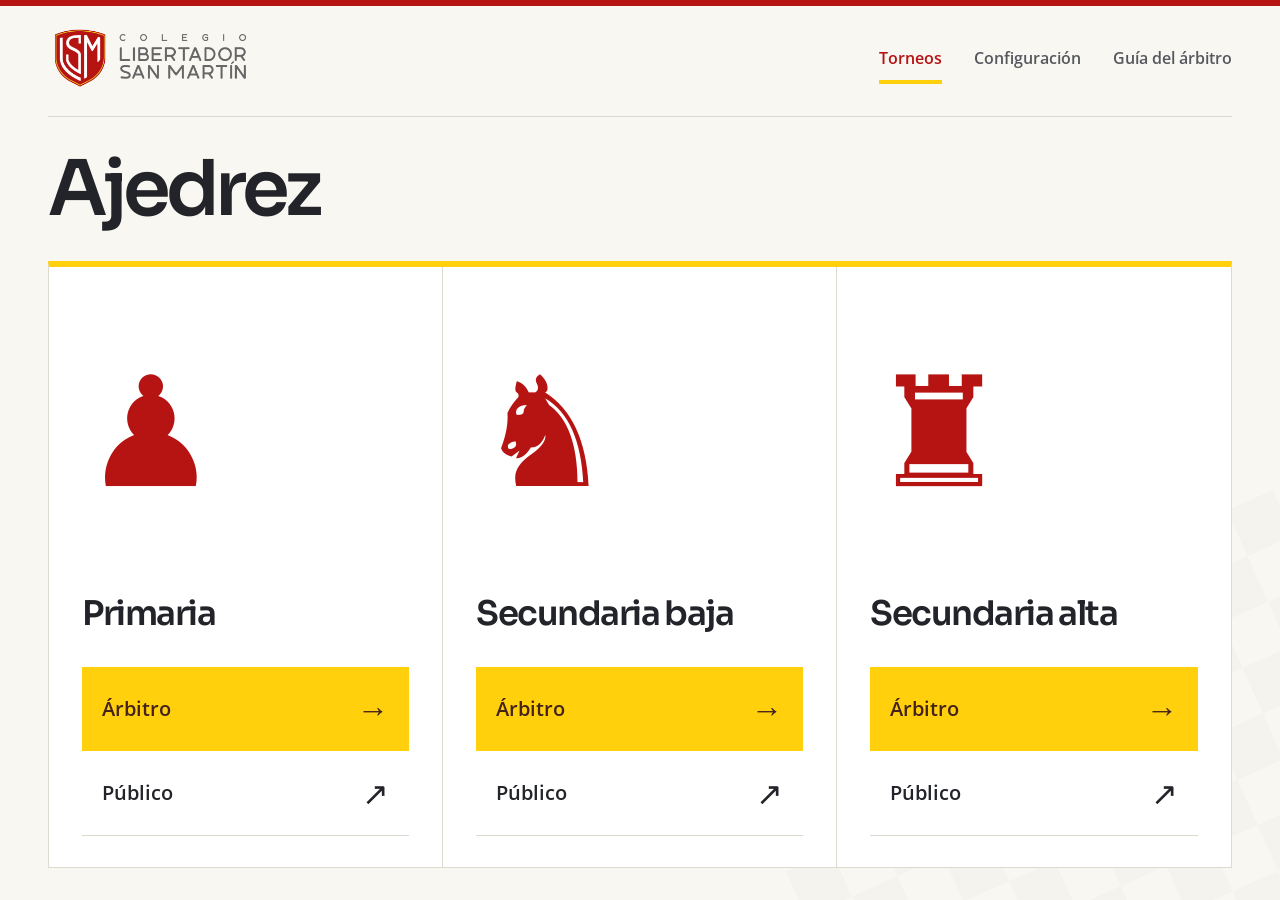
==== commit 0fc95a88: "Amplía la portada para pantalla completa e incorpora amarillo institucional" ====
--- a/index.html
+++ b/index.html
@@ -24,6 +24,35 @@
 @media(max-width:650px){.sitebar{width:calc(100% - 36px);padding:22px 0 17px;align-items:flex-start;gap:20px}.event-brand img{width:143px}.sitebar nav{flex-wrap:wrap;justify-content:flex-end;gap:5px 16px;max-width:190px}.sitebar nav a{font-size:11px;padding:5px 0}.division-heading,.division-main{width:calc(100% - 36px)}.division-heading{padding:30px 0 25px}h1{font-size:62px}.divisions{grid-template-columns:1fr;min-height:0}.division{display:grid;grid-template-columns:65px 1fr;gap:13px 20px;padding:25px 22px;border-right:0;border-bottom:1px solid var(--line)}.division-symbol{font-size:65px;margin:0;grid-row:1/3}.division h2{font-size:25px;margin:0;align-self:center}.division-actions{flex-direction:row;gap:25px}.division-actions a{border:0;padding:4px 0;gap:20px;font-size:14px}.division-actions a span{font-size:19px}}
 @media(prefers-reduced-motion:reduce){*{transition:none!important}}
 
+
+/* Fullscreen tournament entrance: school red, yellow and warm white. */
+:root{--yellow:#ffd00b;--line:#dcd9d0}
+body{background:#f8f7f2}
+body:before{border-top-width:6px}
+.sitebar,.division-heading,.division-main{width:calc(100% - 96px);max-width:none}
+.sitebar{min-height:clamp(110px,13vh,145px)}
+.event-brand img{width:clamp(205px,14vw,265px)}
+.sitebar nav{gap:clamp(24px,2.5vw,48px)}
+.sitebar nav a{font-size:clamp(16px,1.15vw,22px);padding:15px 0}
+.sitebar nav a[aria-current]:after{height:4px;background:var(--yellow);bottom:1px}
+.division-heading{padding:clamp(24px,3.5vh,42px) 0 clamp(24px,3.5vh,42px)}
+h1{font-size:clamp(68px,6vw,112px)}
+.division-main{padding-bottom:32px}
+.divisions{max-height:none;min-height:400px;border-top:6px solid var(--yellow)}
+.division{padding:clamp(25px,2.6vw,52px);padding-top:clamp(20px,3vh,36px);padding-bottom:clamp(25px,3.5vh,42px)}
+.division-symbol{flex:1;display:flex;align-items:center;font-size:clamp(108px,17vh,205px);margin:0 0 20px;min-height:130px}
+.division h2{max-width:none;font-size:clamp(30px,2.65vw,52px);line-height:1.2;margin:0 0 clamp(24px,3.5vh,42px)}
+.division-actions{margin-top:0;gap:0}
+.division-actions a{font-size:clamp(20px,1.5vw,29px);min-height:clamp(64px,8.5vh,104px);padding:18px 20px;border-top:0;border-bottom:1px solid var(--line)}
+.division-actions a:first-child{background:var(--yellow);color:#43231c;border-bottom:0}
+.division-actions a:first-child:hover{background:#f2c400;color:#43231c}
+.division-actions a:last-child:hover{background:#faf4dd}
+.division-actions a span{font-size:32px}
+.division-actions a:hover{padding-left:25px;padding-right:15px}
+@media(max-width:1000px){.sitebar,.division-heading,.division-main{width:calc(100% - 48px)}.sitebar nav{gap:20px}.sitebar nav a{font-size:15px}.event-brand img{width:195px}.division{padding:26px 22px}.division h2{font-size:30px}.division-actions a{font-size:20px;padding:16px 14px}.division-symbol{font-size:125px}}
+@media(min-width:651px) and (max-height:760px){.sitebar{min-height:96px}.event-brand img{width:190px}.division-heading{padding:20px 0}h1{font-size:70px}.division-main{padding-bottom:24px}.divisions{min-height:350px}.division{padding:20px 28px}.division-symbol{min-height:90px;font-size:110px;margin-bottom:12px}.division h2{font-size:clamp(28px,2.65vw,46px);margin-bottom:20px}.division-actions a{min-height:60px;font-size:21px;padding:12px 18px}}
+@media(max-width:650px){.sitebar{width:calc(100% - 36px);min-height:105px}.event-brand img{width:143px}.sitebar nav{gap:6px 14px}.sitebar nav a{font-size:12px;padding:6px 0}.division-heading,.division-main{width:calc(100% - 36px)}.division-heading{padding:28px 0 24px}h1{font-size:62px}.divisions{min-height:0}.division{padding:24px 20px;gap:12px 16px}.division-symbol{font-size:68px;min-height:0;margin:0;display:block}.division h2{font-size:25px;margin:0}.division-actions{gap:12px;flex-wrap:wrap}.division-actions a{font-size:15px;min-height:42px;padding:7px 12px;gap:15px}.division-actions a span{font-size:20px}.division-actions a:hover{padding:7px 12px}.division-actions a:last-child{border:0}}
+
 </style>
 </head>
 <body class="page-index">
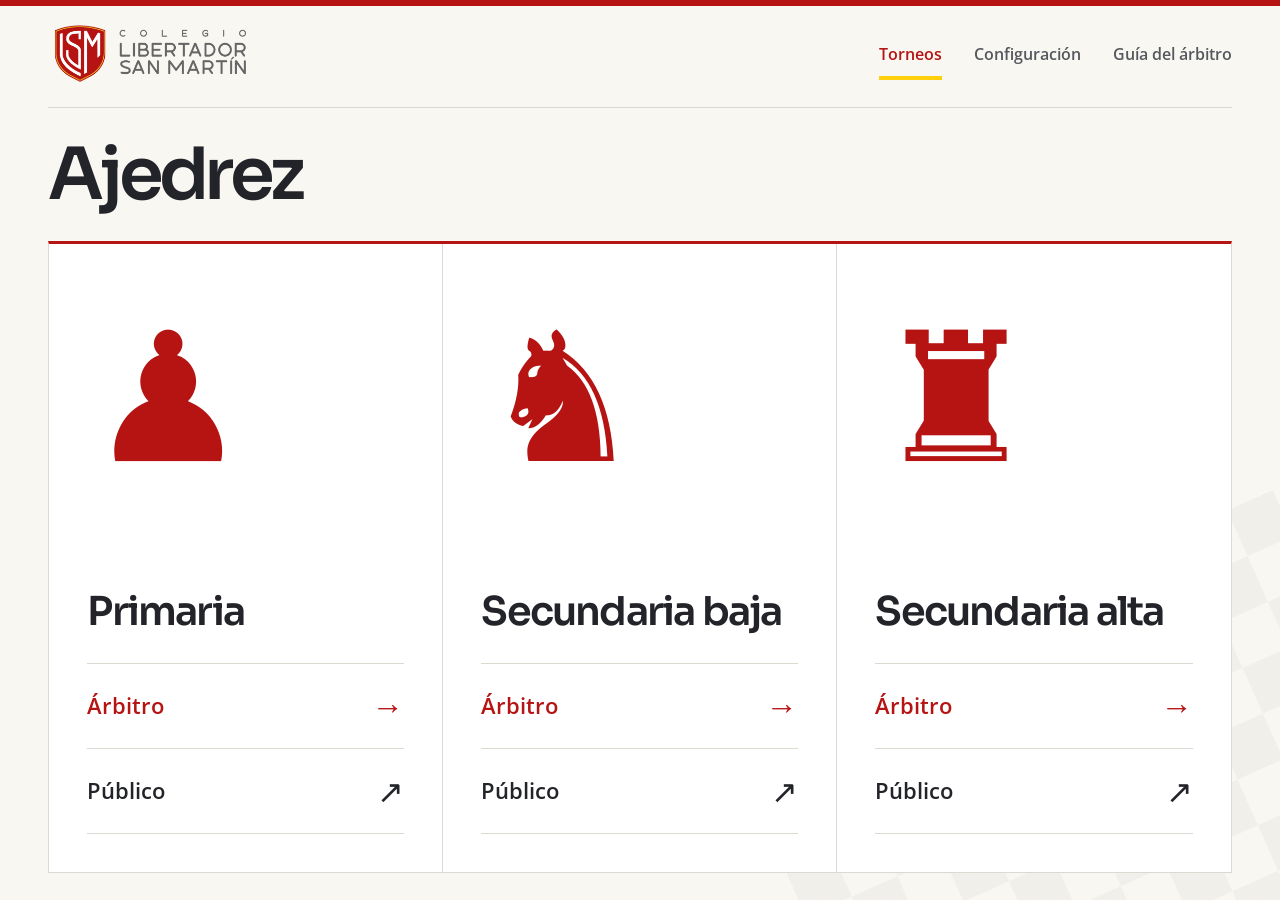
==== commit a9fc9a96: "Ajusta portada a la altura de pantalla y limita el amarillo a detalles" ====
--- a/index.html
+++ b/index.html
@@ -53,6 +53,27 @@
 @media(min-width:651px) and (max-height:760px){.sitebar{min-height:96px}.event-brand img{width:190px}.division-heading{padding:20px 0}h1{font-size:70px}.division-main{padding-bottom:24px}.divisions{min-height:350px}.division{padding:20px 28px}.division-symbol{min-height:90px;font-size:110px;margin-bottom:12px}.division h2{font-size:clamp(28px,2.65vw,46px);margin-bottom:20px}.division-actions a{min-height:60px;font-size:21px;padding:12px 18px}}
 @media(max-width:650px){.sitebar{width:calc(100% - 36px);min-height:105px}.event-brand img{width:143px}.sitebar nav{gap:6px 14px}.sitebar nav a{font-size:12px;padding:6px 0}.division-heading,.division-main{width:calc(100% - 36px)}.division-heading{padding:28px 0 24px}h1{font-size:62px}.divisions{min-height:0}.division{padding:24px 20px;gap:12px 16px}.division-symbol{font-size:68px;min-height:0;margin:0;display:block}.division h2{font-size:25px;margin:0}.division-actions{gap:12px;flex-wrap:wrap}.division-actions a{font-size:15px;min-height:42px;padding:7px 12px;gap:15px}.division-actions a span{font-size:20px}.division-actions a:hover{padding:7px 12px}.division-actions a:last-child{border:0}}
 
+
+/* Viewport-sized desktop composition; yellow remains a navigation accent. */
+body:after{background:conic-gradient(#22242909 25%,transparent 0 50%,#22242909 0 75%,transparent 0);background-size:100px 100px}
+.divisions{border-top:3px solid var(--red)}
+.division-actions a:first-child{background:transparent;color:var(--red);border-top:1px solid var(--line);border-bottom:1px solid var(--line)}
+.division-actions a:first-child:hover,.division-actions a:last-child:hover{background:#b6131307;color:var(--red)}
+@media(min-width:1001px){
+ body{height:100dvh;min-height:700px;display:grid;grid-template-rows:clamp(100px,12vh,140px) auto minmax(0,1fr)}
+ .sitebar{height:100%;min-height:0}
+ .division-heading{padding:clamp(24px,3.2vh,40px) 0}
+ h1{font-size:clamp(68px,8vh,108px)}
+ .division-main{height:100%;padding-bottom:clamp(24px,3vh,40px);min-height:0}
+ .divisions{min-height:0;height:100%}
+ .division{display:grid;grid-template-rows:minmax(0,1fr) auto auto;gap:clamp(18px,3vh,36px);padding:clamp(28px,3vw,58px)}
+ .division-symbol{height:100%;min-height:0;align-self:stretch;align-items:center;justify-content:flex-start;font-size:clamp(120px,20vh,240px);margin:0}
+ .division h2{font-size:clamp(32px,3.1vw,60px);margin:0;line-height:1.18;min-height:2.36em;display:flex;align-items:flex-end}
+ .division-actions{margin:0}
+ .division-actions a{font-size:clamp(22px,1.6vw,32px);min-height:clamp(70px,9vh,115px);padding:18px 0}
+ .division-actions a:hover{padding-left:7px;padding-right:7px}
+}
+
 </style>
 </head>
 <body class="page-index">
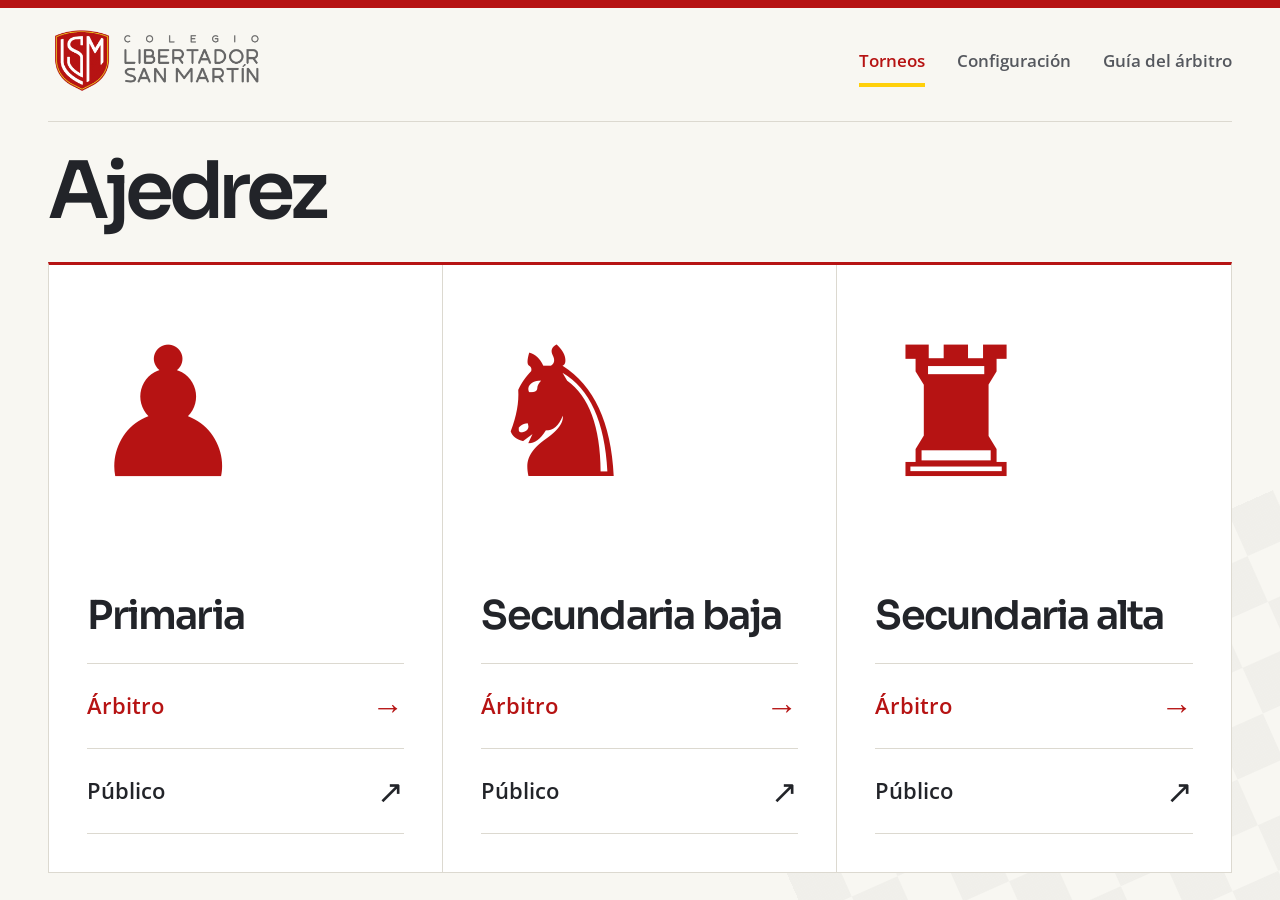
==== commit a2bf44cd: "Aumenta ligeramente cabecera y título de la portada" ====
--- a/index.html
+++ b/index.html
@@ -74,6 +74,17 @@
  .division-actions a:hover{padding-left:7px;padding-right:7px}
 }
 
+
+/* Slightly taller masthead; category content retains its scale. */
+body:before{border-top-width:8px}
+@media(min-width:1001px){
+ body{grid-template-rows:clamp(112px,13.5vh,154px) auto minmax(0,1fr)}
+ .event-brand img{width:clamp(218px,14.7vw,278px)}
+ .sitebar nav a{font-size:clamp(17px,1.2vw,23px)}
+ h1{font-size:clamp(74px,8.8vh,118px)}
+ .division{gap:clamp(16px,2.5vh,30px)}
+}
+
 </style>
 </head>
 <body class="page-index">
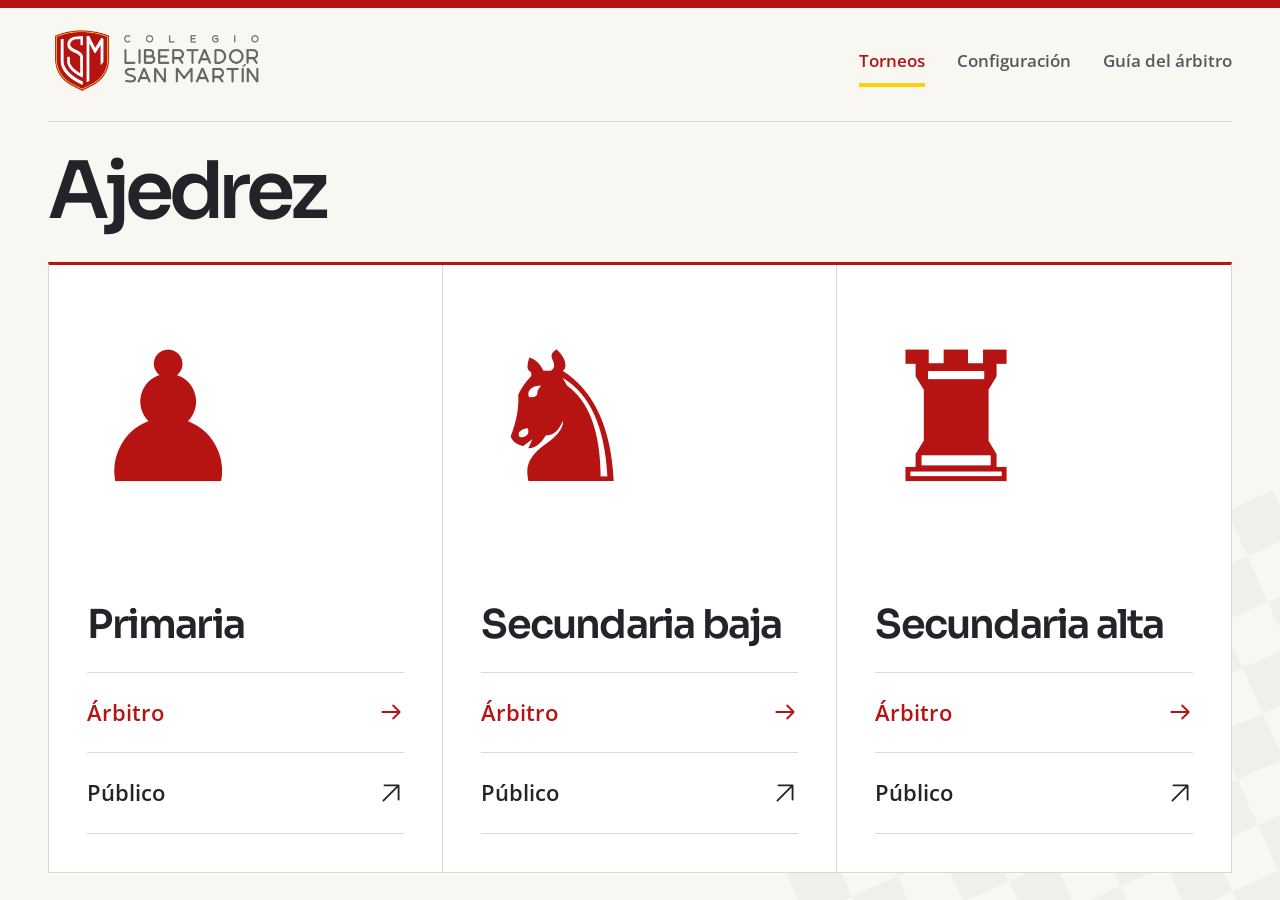
==== commit 41c33caa: "Usa flechas SVG y adapta la portada a ventanas de menor altura" ====
--- a/index.html
+++ b/index.html
@@ -85,12 +85,28 @@
  .division{gap:clamp(16px,2.5vh,30px)}
 }
 
+
+.access-arrow{width:26px;height:26px;flex:none;stroke:currentColor;stroke-width:1.7;stroke-linecap:round;stroke-linejoin:round}
+@media(min-width:1001px) and (max-height:800px), (min-width:1500px) and (max-height:950px){
+ body{min-height:0;grid-template-rows:clamp(84px,12.5vh,118px) auto minmax(0,1fr)}
+ .sitebar{min-height:0}
+ .event-brand img{width:clamp(180px,12vw,230px)}
+ .division-heading{padding:clamp(14px,2.5vh,24px) 0}
+ h1{font-size:clamp(56px,8.3vh,80px)}
+ .division-main{padding-bottom:20px}
+ .division{padding:clamp(20px,2.5vw,40px);gap:clamp(12px,2vh,18px)}
+ .division-symbol{font-size:clamp(88px,17vh,155px);min-height:0}
+ .division h2{font-size:clamp(28px,2.6vw,48px);min-height:1.2em;margin:0}
+ .division-actions a{min-height:clamp(48px,8vh,74px);font-size:clamp(19px,1.4vw,27px);padding:12px 0}
+}
+@media(max-width:650px){.access-arrow{width:20px;height:20px}}
+
 </style>
 </head>
 <body class="page-index">
 <div class="sitebar"><a class="event-brand" href="index.html" aria-label="Colegio Libertador San Martín, inicio"><img src="[data-uri]" width="205" height="84" alt="Colegio Libertador San Martín"></a><nav aria-label="Navegación principal"><a href="index.html" aria-current="page">Torneos</a><a href="config.html">Configuración</a><a href="manual.html">Guía del árbitro</a></nav></div>
 
-<header class="division-heading"><h1>Ajedrez</h1></header><main class="division-main"><div class="divisions"><section class="division"><span class="division-symbol" aria-hidden="true">♟</span><h2>Primaria</h2><div class="division-actions"><a href="arbitro-primaria.html">Árbitro <span>→</span></a><a href="publico-primaria.html">Público <span>↗</span></a></div></section><section class="division"><span class="division-symbol" aria-hidden="true">♞</span><h2>Secundaria baja</h2><div class="division-actions"><a href="arbitro-secundaria.html?categoria=baja">Árbitro <span>→</span></a><a href="publico-secundaria.html?categoria=baja">Público <span>↗</span></a></div></section><section class="division"><span class="division-symbol" aria-hidden="true">♜</span><h2>Secundaria alta</h2><div class="division-actions"><a href="arbitro-secundaria.html?categoria=alta">Árbitro <span>→</span></a><a href="publico-secundaria.html?categoria=alta">Público <span>↗</span></a></div></section></div></main>
+<header class="division-heading"><h1>Ajedrez</h1></header><main class="division-main"><div class="divisions"><section class="division"><span class="division-symbol" aria-hidden="true">♟</span><h2>Primaria</h2><div class="division-actions"><a href="arbitro-primaria.html">Árbitro <svg class="access-arrow" viewBox="0 0 24 24" fill="none" aria-hidden="true"><path d="M4 12h16m-6-6 6 6-6 6"/></svg></a><a href="publico-primaria.html">Público <svg class="access-arrow" viewBox="0 0 24 24" fill="none" aria-hidden="true"><path d="M5 19 19 5M6 5h13v13"/></svg></a></div></section><section class="division"><span class="division-symbol" aria-hidden="true">♞</span><h2>Secundaria baja</h2><div class="division-actions"><a href="arbitro-secundaria.html?categoria=baja">Árbitro <svg class="access-arrow" viewBox="0 0 24 24" fill="none" aria-hidden="true"><path d="M4 12h16m-6-6 6 6-6 6"/></svg></a><a href="publico-secundaria.html?categoria=baja">Público <svg class="access-arrow" viewBox="0 0 24 24" fill="none" aria-hidden="true"><path d="M5 19 19 5M6 5h13v13"/></svg></a></div></section><section class="division"><span class="division-symbol" aria-hidden="true">♜</span><h2>Secundaria alta</h2><div class="division-actions"><a href="arbitro-secundaria.html?categoria=alta">Árbitro <svg class="access-arrow" viewBox="0 0 24 24" fill="none" aria-hidden="true"><path d="M4 12h16m-6-6 6 6-6 6"/></svg></a><a href="publico-secundaria.html?categoria=alta">Público <svg class="access-arrow" viewBox="0 0 24 24" fill="none" aria-hidden="true"><path d="M5 19 19 5M6 5h13v13"/></svg></a></div></section></div></main>
 <!-- offline-shell -->
 <script data-bundle="offline-shell">
 // Install only after the first paint. Caches contain static files, never scores or names.
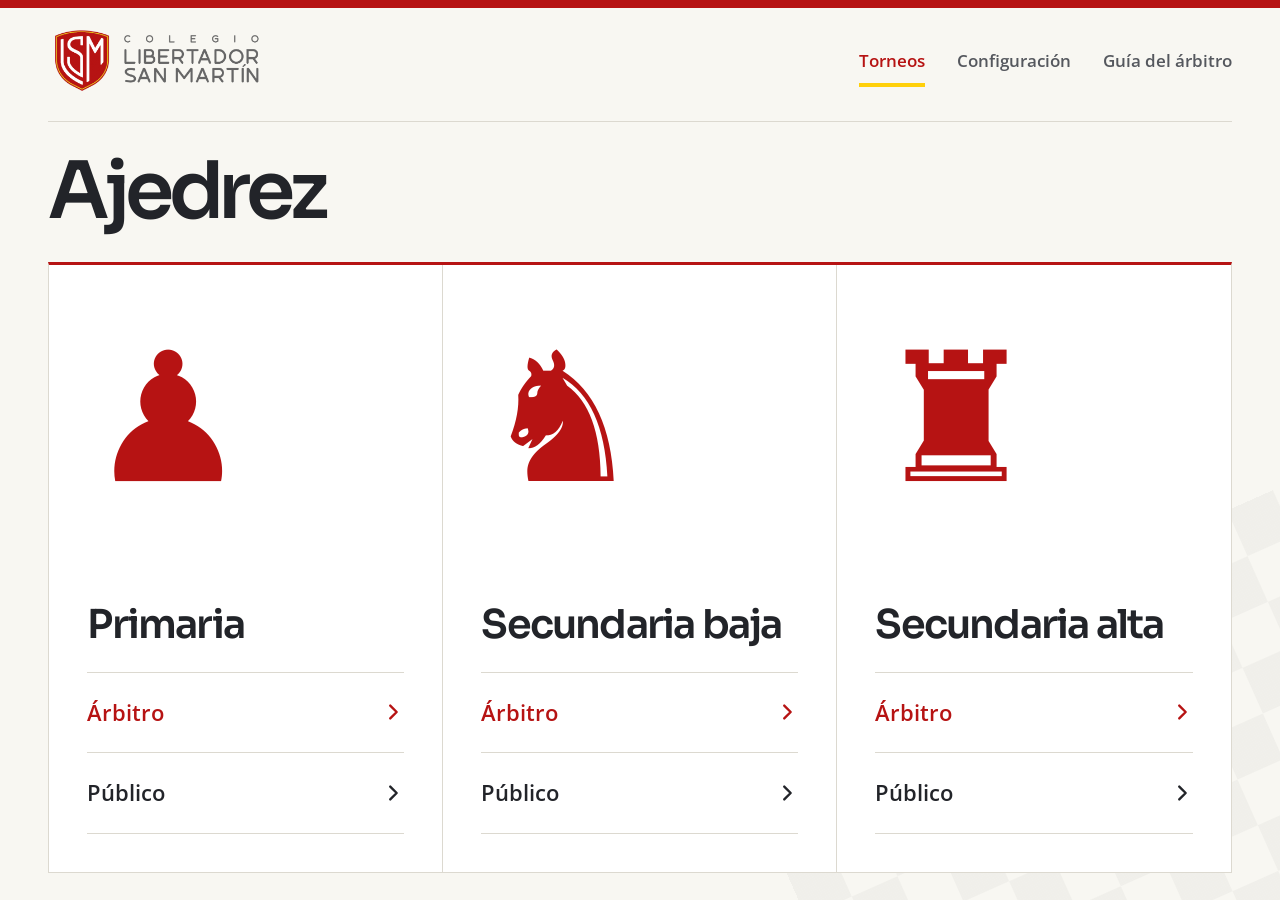
==== commit 8220a176: "Simplifica los indicadores de acceso con chevrones consistentes" ====
--- a/index.html
+++ b/index.html
@@ -101,12 +101,14 @@
 }
 @media(max-width:650px){.access-arrow{width:20px;height:20px}}
 
+.division-actions .access-arrow{width:22px;height:22px;stroke-width:2.6;stroke-linecap:round;stroke-linejoin:round}
+@media(max-width:650px){.division-actions .access-arrow{width:18px;height:18px}}
 </style>
 </head>
 <body class="page-index">
 <div class="sitebar"><a class="event-brand" href="index.html" aria-label="Colegio Libertador San Martín, inicio"><img src="[data-uri]" width="205" height="84" alt="Colegio Libertador San Martín"></a><nav aria-label="Navegación principal"><a href="index.html" aria-current="page">Torneos</a><a href="config.html">Configuración</a><a href="manual.html">Guía del árbitro</a></nav></div>
 
-<header class="division-heading"><h1>Ajedrez</h1></header><main class="division-main"><div class="divisions"><section class="division"><span class="division-symbol" aria-hidden="true">♟</span><h2>Primaria</h2><div class="division-actions"><a href="arbitro-primaria.html">Árbitro <svg class="access-arrow" viewBox="0 0 24 24" fill="none" aria-hidden="true"><path d="M4 12h16m-6-6 6 6-6 6"/></svg></a><a href="publico-primaria.html">Público <svg class="access-arrow" viewBox="0 0 24 24" fill="none" aria-hidden="true"><path d="M5 19 19 5M6 5h13v13"/></svg></a></div></section><section class="division"><span class="division-symbol" aria-hidden="true">♞</span><h2>Secundaria baja</h2><div class="division-actions"><a href="arbitro-secundaria.html?categoria=baja">Árbitro <svg class="access-arrow" viewBox="0 0 24 24" fill="none" aria-hidden="true"><path d="M4 12h16m-6-6 6 6-6 6"/></svg></a><a href="publico-secundaria.html?categoria=baja">Público <svg class="access-arrow" viewBox="0 0 24 24" fill="none" aria-hidden="true"><path d="M5 19 19 5M6 5h13v13"/></svg></a></div></section><section class="division"><span class="division-symbol" aria-hidden="true">♜</span><h2>Secundaria alta</h2><div class="division-actions"><a href="arbitro-secundaria.html?categoria=alta">Árbitro <svg class="access-arrow" viewBox="0 0 24 24" fill="none" aria-hidden="true"><path d="M4 12h16m-6-6 6 6-6 6"/></svg></a><a href="publico-secundaria.html?categoria=alta">Público <svg class="access-arrow" viewBox="0 0 24 24" fill="none" aria-hidden="true"><path d="M5 19 19 5M6 5h13v13"/></svg></a></div></section></div></main>
+<header class="division-heading"><h1>Ajedrez</h1></header><main class="division-main"><div class="divisions"><section class="division"><span class="division-symbol" aria-hidden="true">♟</span><h2>Primaria</h2><div class="division-actions"><a href="arbitro-primaria.html">Árbitro <svg class="access-arrow" viewBox="0 0 24 24" fill="none" aria-hidden="true"><path d="m9 5 7 7-7 7"/></svg></a><a href="publico-primaria.html">Público <svg class="access-arrow" viewBox="0 0 24 24" fill="none" aria-hidden="true"><path d="m9 5 7 7-7 7"/></svg></a></div></section><section class="division"><span class="division-symbol" aria-hidden="true">♞</span><h2>Secundaria baja</h2><div class="division-actions"><a href="arbitro-secundaria.html?categoria=baja">Árbitro <svg class="access-arrow" viewBox="0 0 24 24" fill="none" aria-hidden="true"><path d="m9 5 7 7-7 7"/></svg></a><a href="publico-secundaria.html?categoria=baja">Público <svg class="access-arrow" viewBox="0 0 24 24" fill="none" aria-hidden="true"><path d="m9 5 7 7-7 7"/></svg></a></div></section><section class="division"><span class="division-symbol" aria-hidden="true">♜</span><h2>Secundaria alta</h2><div class="division-actions"><a href="arbitro-secundaria.html?categoria=alta">Árbitro <svg class="access-arrow" viewBox="0 0 24 24" fill="none" aria-hidden="true"><path d="m9 5 7 7-7 7"/></svg></a><a href="publico-secundaria.html?categoria=alta">Público <svg class="access-arrow" viewBox="0 0 24 24" fill="none" aria-hidden="true"><path d="m9 5 7 7-7 7"/></svg></a></div></section></div></main>
 <!-- offline-shell -->
 <script data-bundle="offline-shell">
 // Install only after the first paint. Caches contain static files, never scores or names.
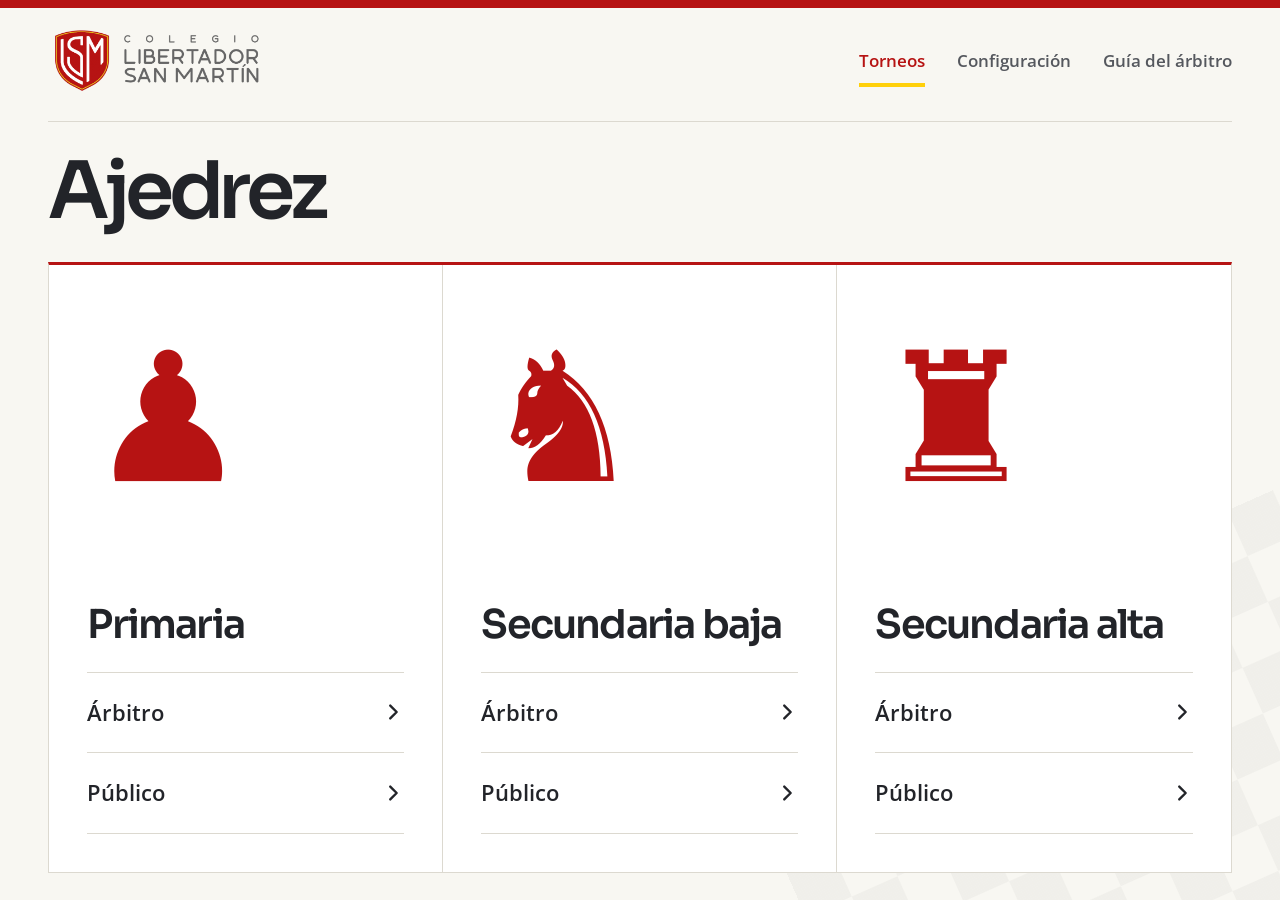
==== commit 27f24f08: "Reserva el rojo del acceso Árbitro para hover" ====
--- a/index.html
+++ b/index.html
@@ -103,6 +103,8 @@
 
 .division-actions .access-arrow{width:22px;height:22px;stroke-width:2.6;stroke-linecap:round;stroke-linejoin:round}
 @media(max-width:650px){.division-actions .access-arrow{width:18px;height:18px}}
+.division-actions a:first-child{color:var(--ink)}
+.division-actions a:first-child:hover{color:var(--red)}
 </style>
 </head>
 <body class="page-index">
